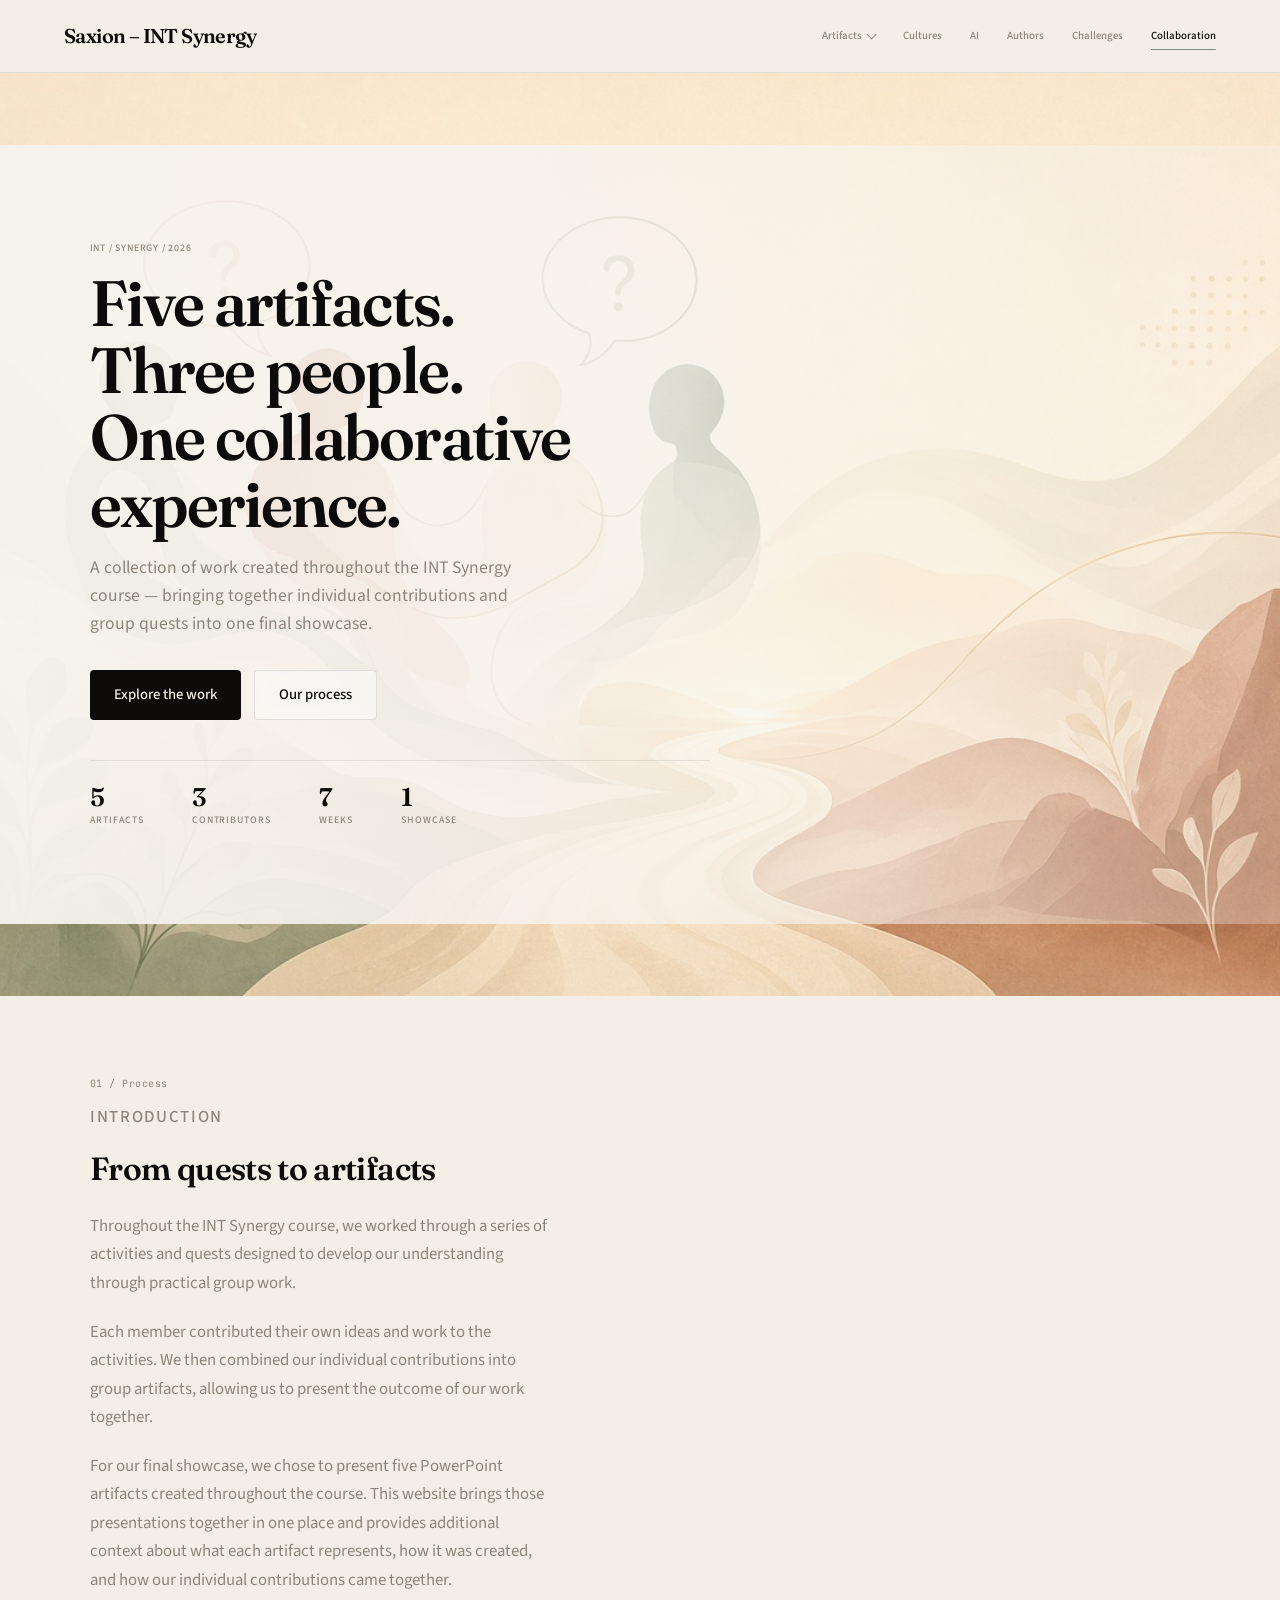
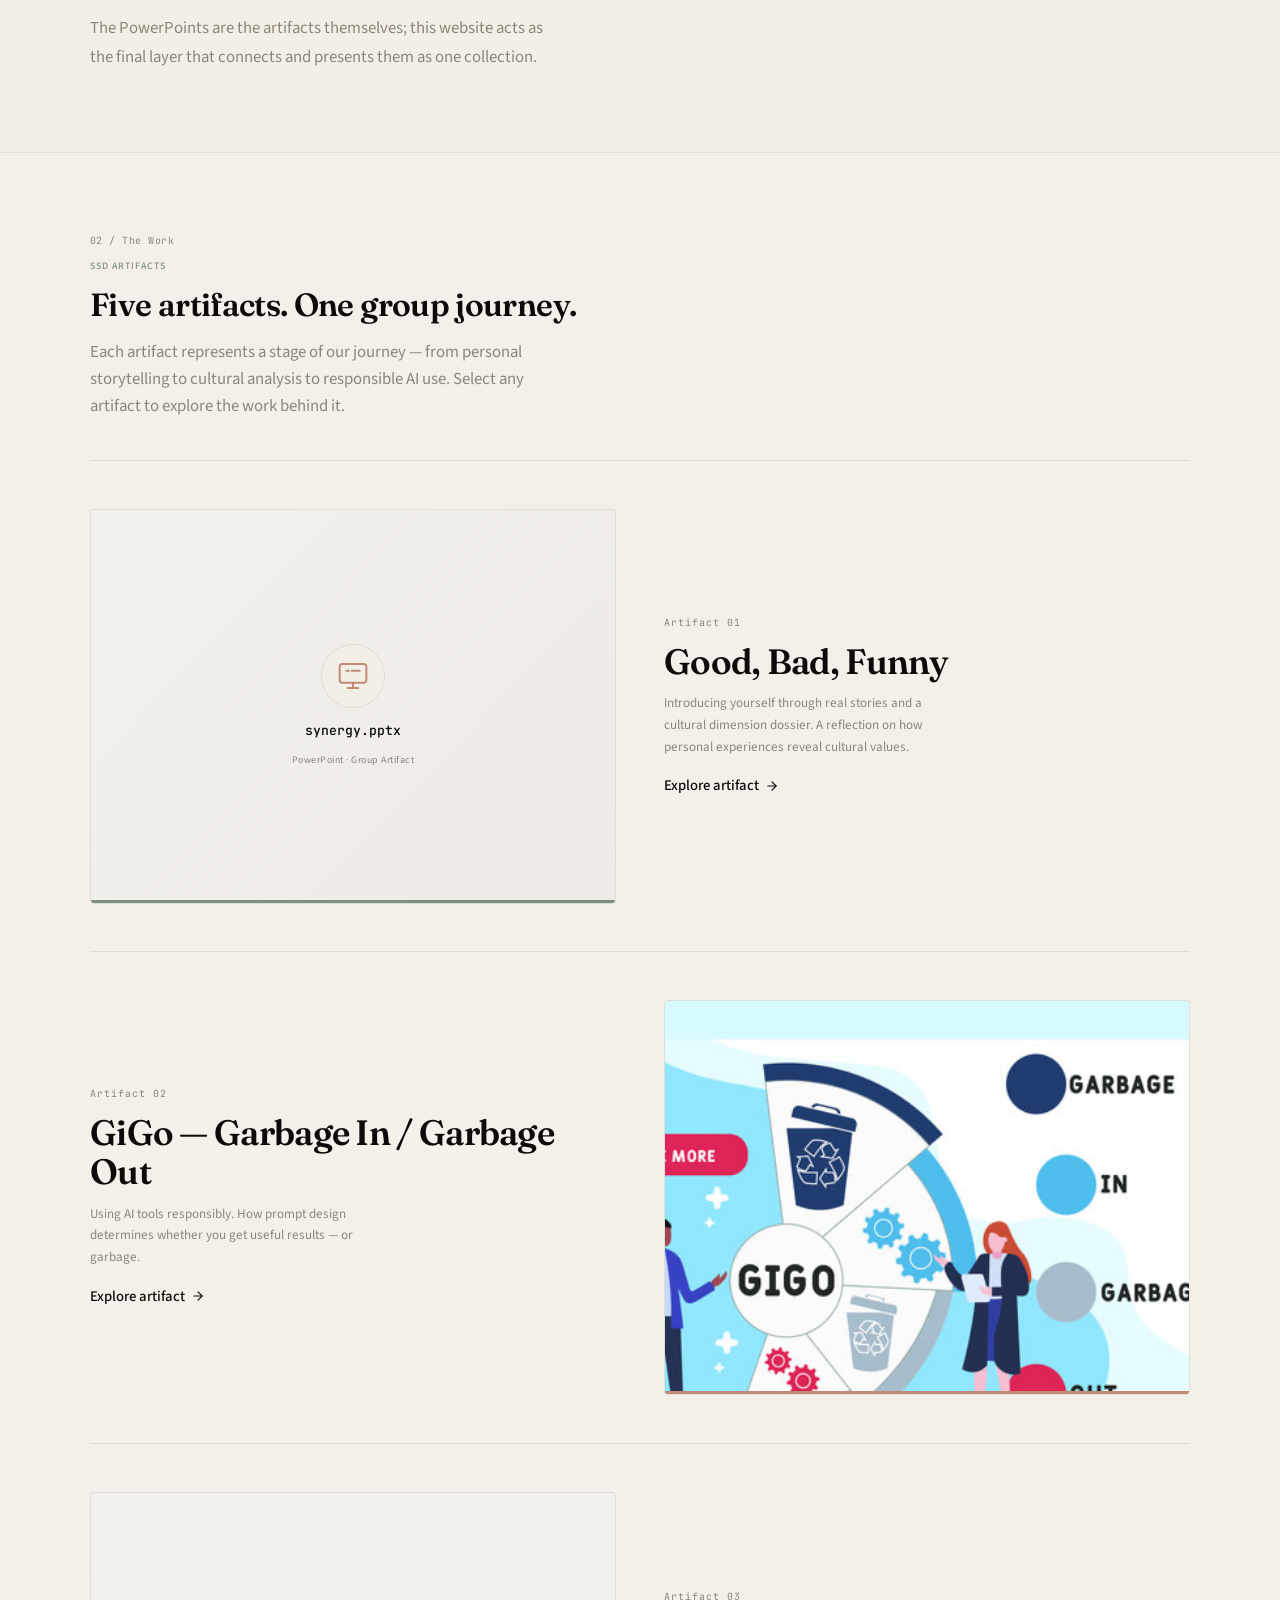
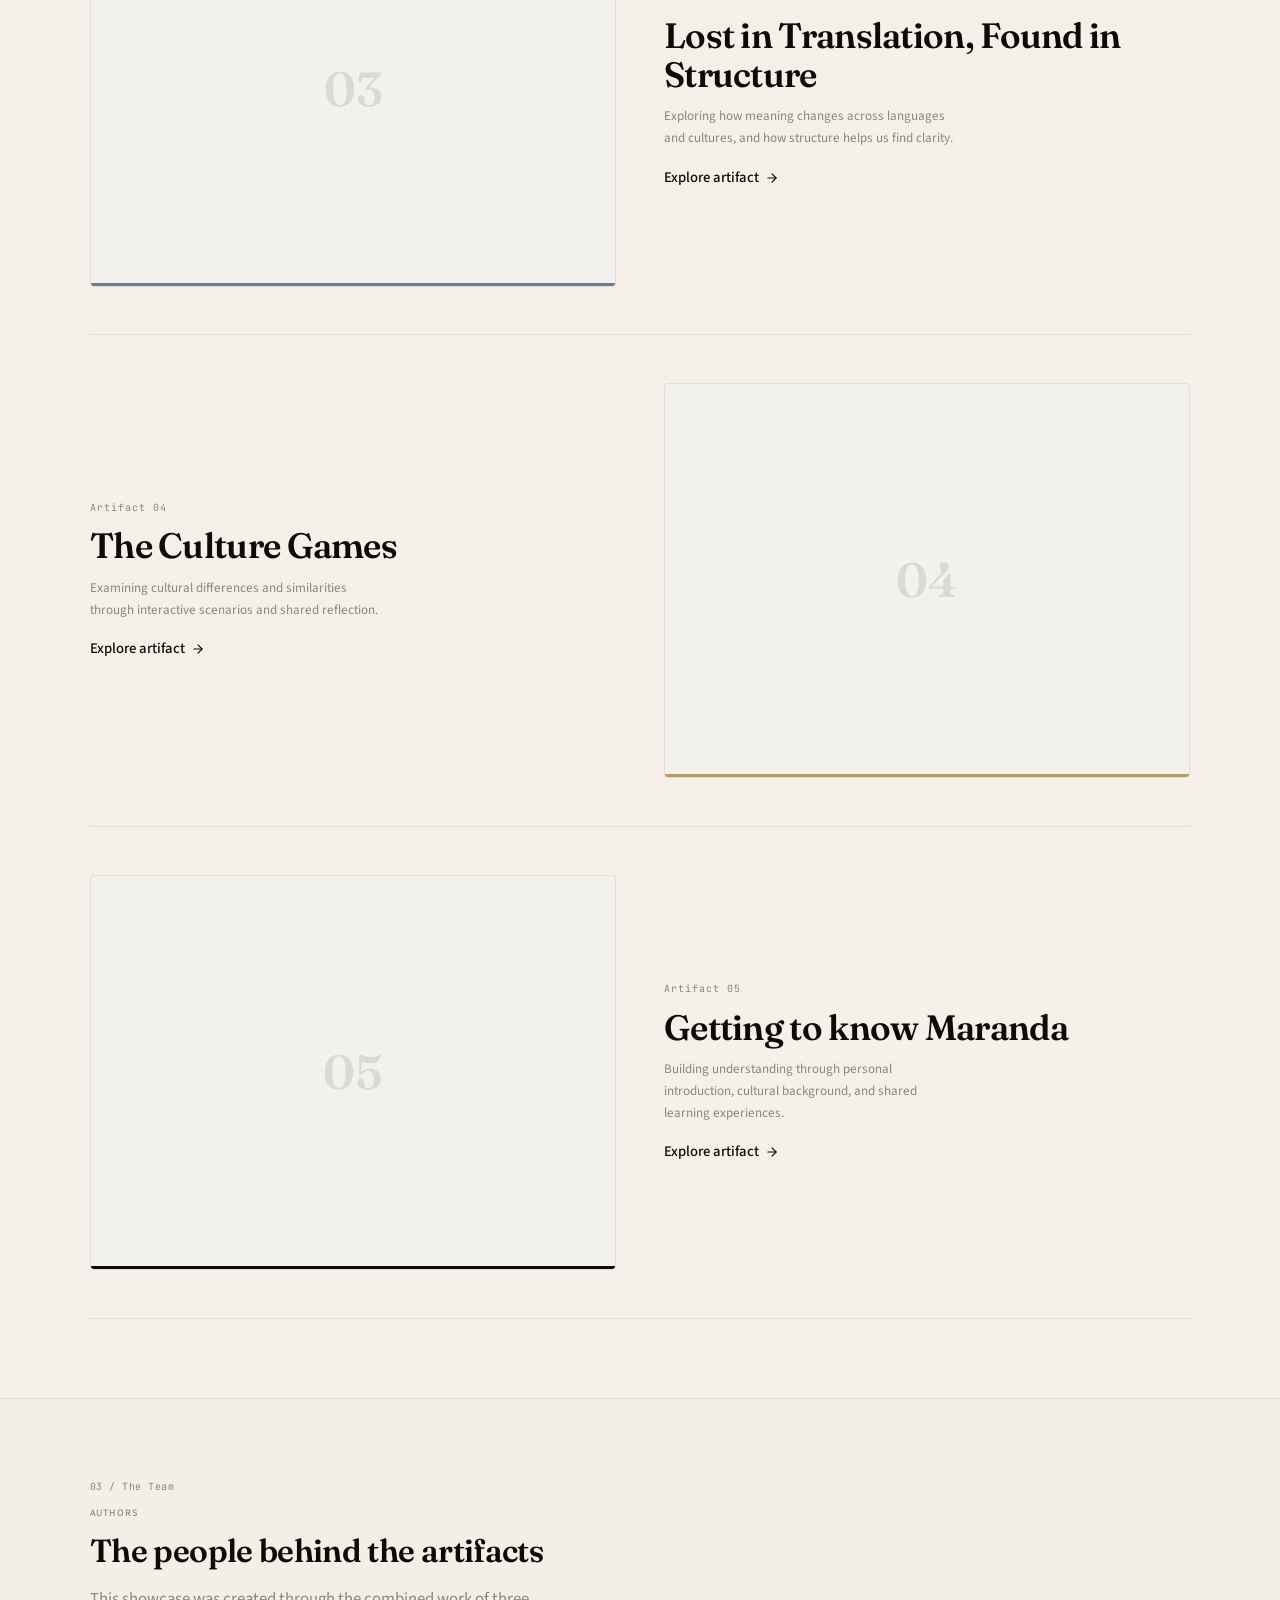
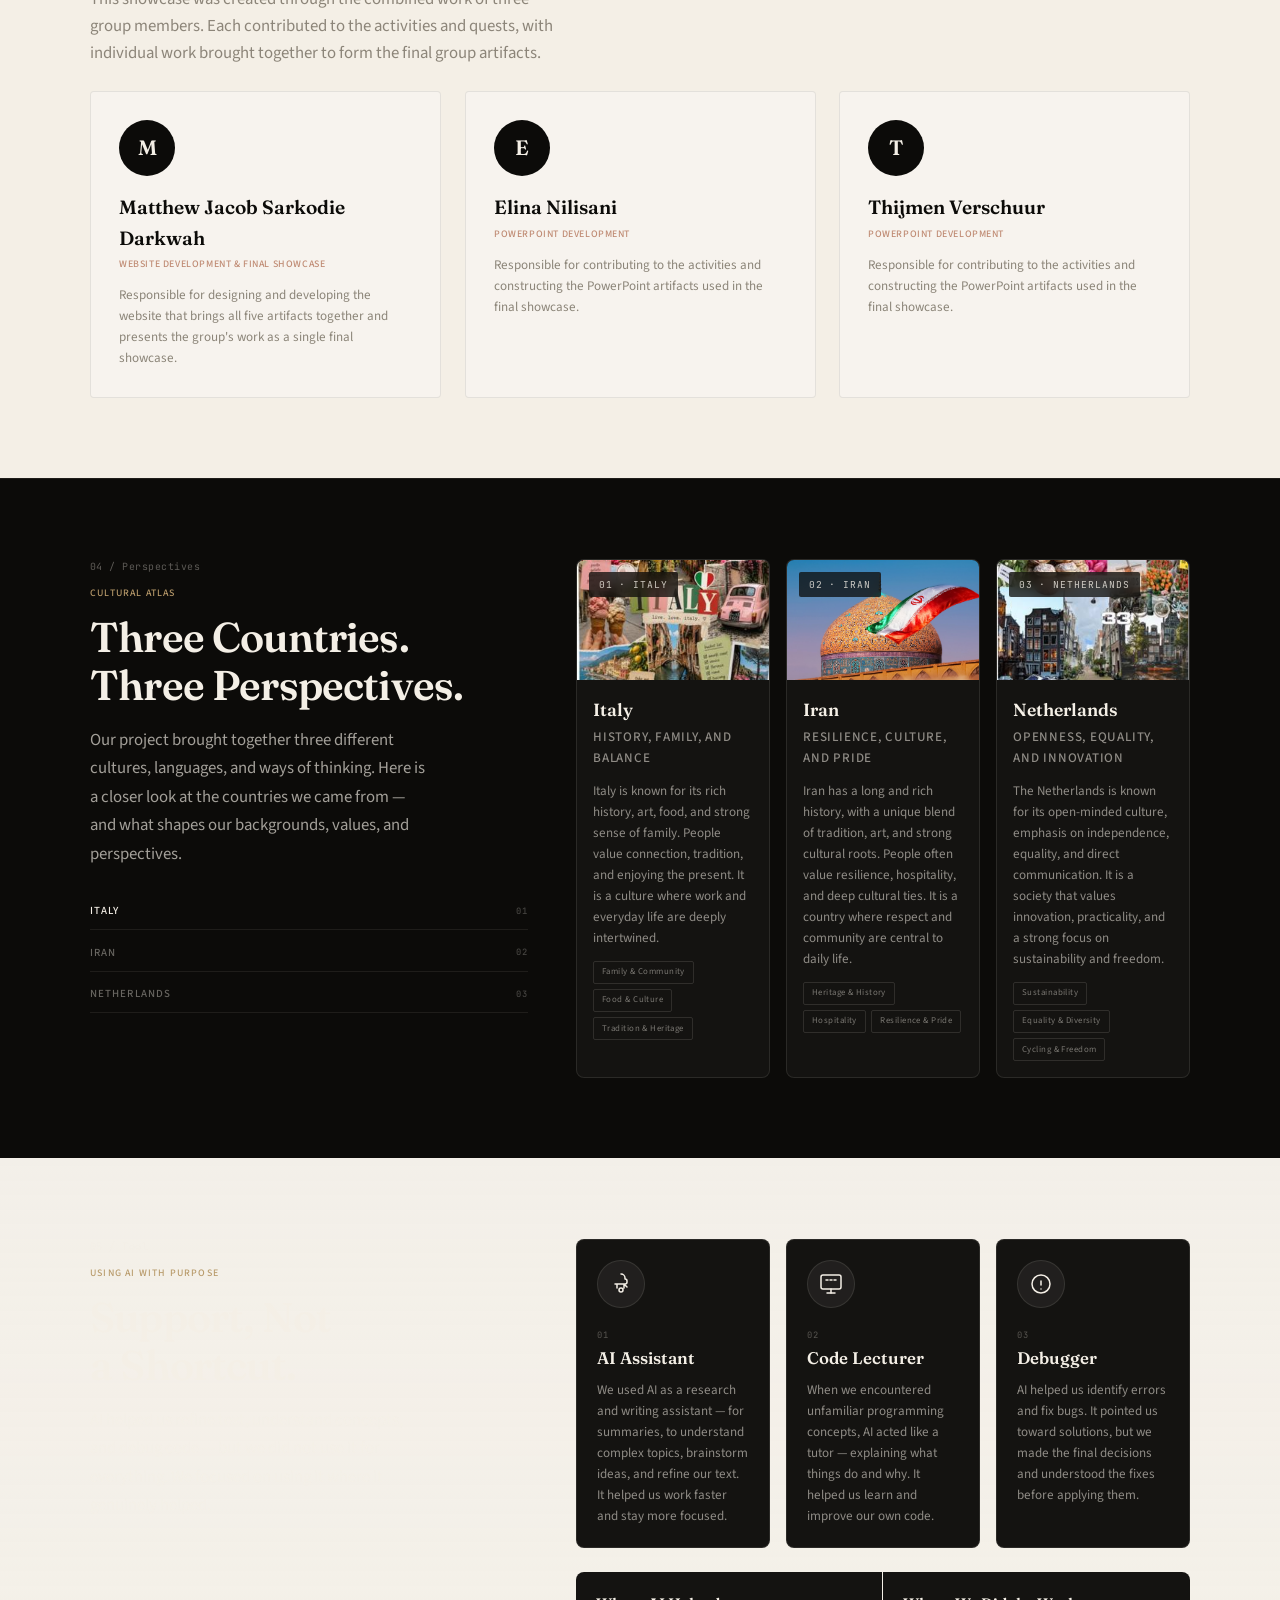
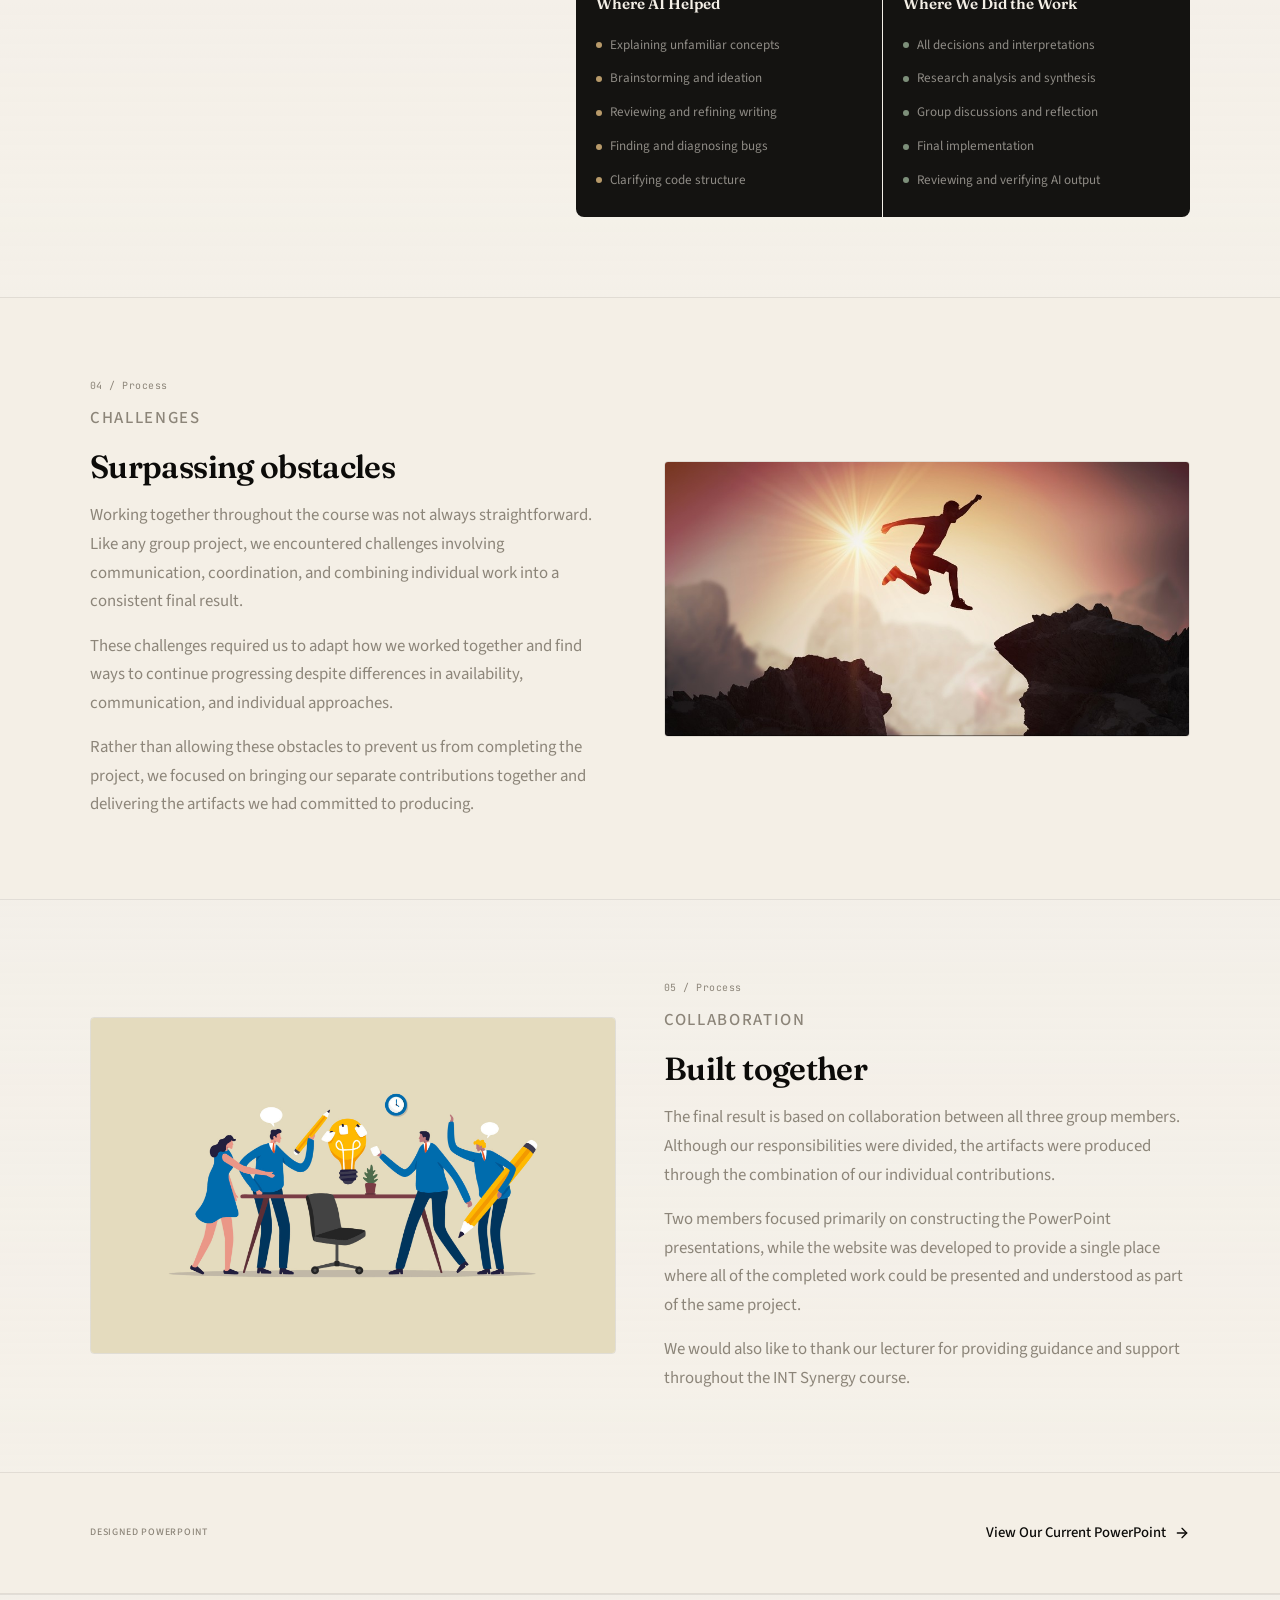
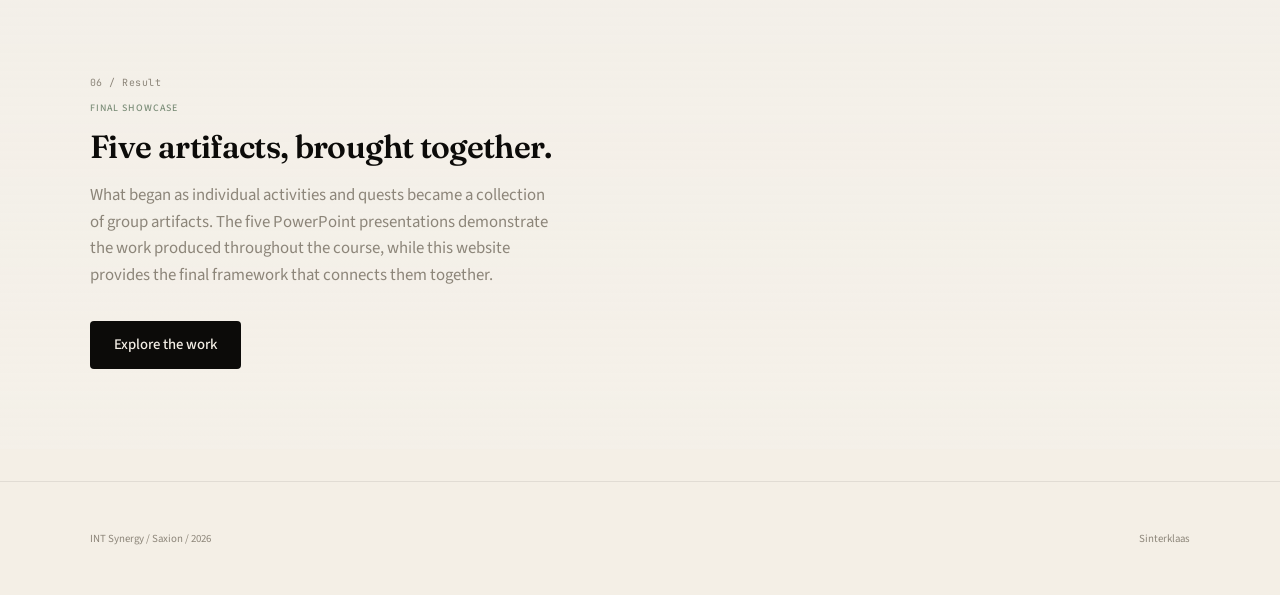
==== index.html @ 2906803c "Replace flag SVGs with proper real flags (Italy, Netherlands, Iran) - Italy: green/white/red vertica" ====
<!doctype html>
<html lang="en">
<head>
  <meta charset="UTF-8" />
  <meta name="viewport" content="width=device-width, initial-scale=1.0" />
  <title>INT Synergy – Artifact Showcase</title>
  <meta name="description" content="A group project bringing together five artifacts created throughout the INT Synergy course." />

  <link rel="preconnect" href="https://fonts.googleapis.com" />
  <link rel="preconnect" href="https://fonts.gstatic.com" crossorigin />
  <link href="https://fonts.googleapis.com/css2?family=Fraunces:opsz,wght@9..144,400;9..144,600&family=Source+Sans+3:wght@400;500;600&family=JetBrains+Mono:wght@400;500&display=swap" rel="stylesheet" />

  <link rel="stylesheet" href="css/global.css" />
</head>
<body>

  <!-- ========================= [Header] ========================= -->
  <header class="site-header">
    <a class="logo" href="index.html">Saxion – INT Synergy</a>

    <nav class="primary-nav" aria-label="Primary">
      <div class="nav-dropdown">
        <button class="nav-dropdown-toggle" aria-expanded="false" aria-haspopup="true">
          Artifacts
          <span class="nav-chevron" aria-hidden="true"></span>
        </button>
        <div class="nav-dropdown-menu" role="menu">
          <a href="quests/artifact-01.html" role="menuitem">01 — Good, Bad, Funny</a>
          <a href="quests/artifact-02.html" role="menuitem">02 — GiGo</a>
          <a href="quests/artifact-03.html" role="menuitem">03 — Lost in Translation</a>
          <a href="quests/artifact-04.html" role="menuitem">04 — The Culture Games</a>
          <a href="quests/artifact-05.html" role="menuitem">05 — Getting to know Maranda</a>
        </div>      
      </div>

      <a href="#countries">Cultures</a>
      <a href="#ai-purpose">AI</a>
      <a href="#authors">Authors</a>
      <a href="#challenges">Challenges</a>
      <a href="#collaboration">Collaboration</a>
    </nav>
  </header>

  <main>

    <!-- ========================= [Hero] ========================= -->
    <section class="hero hero--full">
      <div class="hero-overlay">
        <div class="hero-copy">
          <p class="eyebrow">INT / Synergy / 2026</p>
          <h1 class="hero-display">Five artifacts.<br>Three people.<br>One collaborative experience.</h1>
          <p class="hero-sub">
            A collection of work created throughout the INT Synergy course —
            bringing together individual contributions and group quests
            into one final showcase.
          </p>

          <div class="cta-row">
            <a class="cta solid" href="#artifacts">Explore the work</a>
            <a class="cta ghost" href="#how">Our process</a>
          </div>

          <div class="hero-stats">
            <div class="hero-stat">
              <span class="hero-stat-value">5</span>
              <span class="hero-stat-label">Artifacts</span>
            </div>
            <div class="hero-stat">
              <span class="hero-stat-value">3</span>
              <span class="hero-stat-label">Contributors</span>
            </div>
            <div class="hero-stat">
              <span class="hero-stat-value">7</span>
              <span class="hero-stat-label">Weeks</span>
            </div>
            <div class="hero-stat">
              <span class="hero-stat-value">1</span>
              <span class="hero-stat-label">Showcase</span>
            </div>
          </div>
        </div>
      </div>
    </section>

    <!-- ========================= [Introduction] ========================= -->
    <section class="intro" id="how">
      <div class="container">
        <span class="section-number">01 / Process</span>
        <p class="section-kicker">Introduction</p>
        <h2 class="display">From quests to artifacts</h2>
        <p>
          Throughout the INT Synergy course, we worked through a series of activities
          and quests designed to develop our understanding through practical group work.
        </p>
        <p>
          Each member contributed their own ideas and work to the activities. We then
          combined our individual contributions into group artifacts, allowing us to
          present the outcome of our work together.
        </p>
        <p>
          For our final showcase, we chose to present five PowerPoint artifacts created
          throughout the course. This website brings those presentations together in
          one place and provides additional context about what each artifact represents,
          how it was created, and how our individual contributions came together.
        </p>
        <p>
          The PowerPoints are the artifacts themselves; this website acts as the final
          layer that connects and presents them as one collection.
        </p>
      </div>
    </section>

    <!-- ========================= [Artifacts] ========================= -->
    <section class="artifacts-section alt" id="artifacts">
      <div class="container">
        <div class="artifacts-header">
          <span class="section-number">02 / The Work</span>
          <p class="section-kicker">SSD Artifacts</p>
          <h2 class="display">Five artifacts. One group journey.</h2>
          <p class="section-intro">
            Each artifact represents a stage of our journey — from personal storytelling
            to cultural analysis to responsible AI use. Select any artifact to explore
            the work behind it.
          </p>
        </div>

        <!-- Artifact 01 -->
        <div class="artifact-exhibit reveal">
          <div class="artifact-exhibit-visual">
            <div class="powerpoint-preview">
              <div class="powerpoint-preview-icon">
                <svg width="32" height="32" viewBox="0 0 24 24" fill="none" stroke="currentColor" stroke-width="1.5" stroke-linecap="round" stroke-linejoin="round"><rect x="2" y="3" width="20" height="14" rx="2"/><line x1="8" y1="21" x2="16" y2="21"/><line x1="12" y1="17" x2="12" y2="21"/><path d="M7 8h2m2 0h6"/></svg>
              </div>
              <span class="powerpoint-preview-label">synergy.pptx</span>
              <span class="powerpoint-preview-meta">PowerPoint · Group Artifact</span>
            </div>
            <div class="artifact-accent-bar artifact-accent-bar--sage"></div>
          </div>
          <div class="artifact-exhibit-content">
            <span class="artifact-exhibit-number">Artifact 01</span>
            <h3 class="artifact-exhibit-title">Good, Bad, Funny</h3>
            <p class="artifact-exhibit-desc">
              Introducing yourself through real stories and a cultural dimension dossier.
              A reflection on how personal experiences reveal cultural values.
            </p>
            <a href="quests/artifact-01.html" class="artifact-exhibit-link">
              Explore artifact
              <svg width="14" height="14" viewBox="0 0 24 24" fill="none" stroke="currentColor" stroke-width="2" stroke-linecap="round" stroke-linejoin="round"><line x1="5" y1="12" x2="19" y2="12"></line><polyline points="12 5 19 12 12 19"></polyline></svg>
            </a>
          </div>
        </div>

        <!-- Artifact 02 -->
        <div class="artifact-exhibit artifact-exhibit--reverse reveal" data-delay="80">
          <div class="artifact-exhibit-visual">
            <img src="images/home/artifact-02.jpg" alt="GiGo — AI usage and prompt design" />
            <div class="artifact-accent-bar artifact-accent-bar--terracotta"></div>
          </div>
          <div class="artifact-exhibit-content">
            <span class="artifact-exhibit-number">Artifact 02</span>
            <h3 class="artifact-exhibit-title">GiGo — Garbage In / Garbage Out</h3>
            <p class="artifact-exhibit-desc">
              Using AI tools responsibly. How prompt design determines whether
              you get useful results — or garbage.
            </p>
            <a href="quests/artifact-02.html" class="artifact-exhibit-link">
              Explore artifact
              <svg width="14" height="14" viewBox="0 0 24 24" fill="none" stroke="currentColor" stroke-width="2" stroke-linecap="round" stroke-linejoin="round"><line x1="5" y1="12" x2="19" y2="12"></line><polyline points="12 5 19 12 12 19"></polyline></svg>
            </a>
          </div>
        </div>

        <!-- Artifact 03 -->
        <div class="artifact-exhibit reveal" data-delay="80">
          <div class="artifact-exhibit-visual">
            <div class="artifact-visual-placeholder">03</div>
            <div class="artifact-accent-bar artifact-accent-bar--slate"></div>
          </div>
          <div class="artifact-exhibit-content">
            <span class="artifact-exhibit-number">Artifact 03</span>
            <h3 class="artifact-exhibit-title">Lost in Translation, Found in Structure</h3>
            <p class="artifact-exhibit-desc">
              Exploring how meaning changes across languages and cultures,
              and how structure helps us find clarity.
            </p>
            <a href="quests/artifact-03.html" class="artifact-exhibit-link">
              Explore artifact
              <svg width="14" height="14" viewBox="0 0 24 24" fill="none" stroke="currentColor" stroke-width="2" stroke-linecap="round" stroke-linejoin="round"><line x1="5" y1="12" x2="19" y2="12"></line><polyline points="12 5 19 12 12 19"></polyline></svg>
            </a>
          </div>
        </div>

        <!-- Artifact 04 -->
        <div class="artifact-exhibit artifact-exhibit--reverse reveal" data-delay="80">
          <div class="artifact-exhibit-visual">
            <div class="artifact-visual-placeholder">04</div>
            <div class="artifact-accent-bar artifact-accent-bar--gold"></div>
          </div>
          <div class="artifact-exhibit-content">
            <span class="artifact-exhibit-number">Artifact 04</span>
            <h3 class="artifact-exhibit-title">The Culture Games</h3>
            <p class="artifact-exhibit-desc">
              Examining cultural differences and similarities through
              interactive scenarios and shared reflection.
            </p>
            <a href="quests/artifact-04.html" class="artifact-exhibit-link">
              Explore artifact
              <svg width="14" height="14" viewBox="0 0 24 24" fill="none" stroke="currentColor" stroke-width="2" stroke-linecap="round" stroke-linejoin="round"><line x1="5" y1="12" x2="19" y2="12"></line><polyline points="12 5 19 12 12 19"></polyline></svg>
            </a>
          </div>
        </div>

        <!-- Artifact 05 -->
        <div class="artifact-exhibit reveal" data-delay="80">
          <div class="artifact-exhibit-visual">
            <div class="artifact-visual-placeholder">05</div>
            <div class="artifact-accent-bar artifact-accent-bar--ink"></div>
          </div>
          <div class="artifact-exhibit-content">
            <span class="artifact-exhibit-number">Artifact 05</span>
            <h3 class="artifact-exhibit-title">Getting to know Maranda</h3>
            <p class="artifact-exhibit-desc">
              Building understanding through personal introduction,
              cultural background, and shared learning experiences.
            </p>
            <a href="quests/artifact-05.html" class="artifact-exhibit-link">
              Explore artifact
              <svg width="14" height="14" viewBox="0 0 24 24" fill="none" stroke="currentColor" stroke-width="2" stroke-linecap="round" stroke-linejoin="round"><line x1="5" y1="12" x2="19" y2="12"></line><polyline points="12 5 19 12 12 19"></polyline></svg>
            </a>
          </div>
        </div>

      </div>
    </section>

    <!-- ========================= [Authors] ========================= -->
    <section class="authors-section" id="authors">
      <div class="container">
        <span class="section-number">03 / The Team</span>
        <p class="section-kicker">Authors</p>
        <h2 class="display">The people behind the artifacts</h2>
        <p class="section-intro">
          This showcase was created through the combined work of three group members.
          Each contributed to the activities and quests, with individual work brought
          together to form the final group artifacts.
        </p>

        <div class="authors-grid">
          <article class="author-card reveal">
            <div class="author-avatar">M</div>
            <h3>Matthew Jacob Sarkodie Darkwah</h3>
            <span class="author-role">Website development &amp; final showcase</span>
            <p>Responsible for designing and developing the website that brings all five artifacts together and presents the group's work as a single final showcase.</p>
            <div class="author-popover">
              <a href="mailto:608280@student.saxion.nl" aria-label="Email MatthewJacob">
                <span class="social-icon" aria-hidden="true">✉</span>
                <span class="social-divider"></span>
                <span class="social-content">
                  <small>Saxion Student ID</small>
                  <span>608280</span>
                </span>
              </a>
              <a href="https://github.com/MatthewJacobSD" target="_blank" rel="noopener" aria-label="GitHub profile">
                <span class="social-icon" aria-hidden="true">⎔</span>
                <span class="social-divider"></span>
                <span class="social-content">
                  <small>GitHub</small>
                  <span>github.com/MatthewJacobSD</span>
                </span>
              </a>
            </div>
          </article>

          <article class="author-card reveal" data-delay="80">
            <div class="author-avatar">E</div>
            <h3>Elina Nilisani</h3>
            <span class="author-role">PowerPoint development</span>
            <p>Responsible for contributing to the activities and constructing the PowerPoint artifacts used in the final showcase.</p>
            <div class="author-popover">
              <a href="mailto:597889@student.saxion.nl" aria-label="Email Elina">
                <span class="social-icon" aria-hidden="true">✉</span>
                <span class="social-divider"></span>
                <span class="social-content">
                  <small>Saxion Student ID</small>
                  <span>597889</span>
                </span>
              </a>
            </div>
          </article>

          <article class="author-card reveal" data-delay="160">
            <div class="author-avatar">T</div>
            <h3>Thijmen Verschuur</h3>
            <span class="author-role">PowerPoint development</span>
            <p>Responsible for contributing to the activities and constructing the PowerPoint artifacts used in the final showcase.</p>
            <div class="author-popover">
              <a href="mailto:586289@student.saxion.nl" aria-label="Email Thijmen">
                <span class="social-icon" aria-hidden="true">✉</span>
                <span class="social-divider"></span>
                <span class="social-content">
                  <small>Saxion Student ID</small>
                  <span>586289</span>
                </span>
              </a>
            </div>
          </article>
        </div>
      </div>
    </section>

    <!-- ========================= [Cultural Atlas] ========================= -->
    <section class="feature-dark" id="countries">
      <div class="container feature-layout">
        <div class="feature-intro">
          <span class="section-number">04 / Perspectives</span>
          <p class="section-kicker">Cultural Atlas</p>
          <h2 class="display">Three Countries.<br>Three Perspectives.</h2>
          <p class="lede">
            Our project brought together three different cultures, languages,
            and ways of thinking. Here is a closer look at the countries we
            came from — and what shapes our backgrounds, values, and perspectives.
          </p>
          <nav class="country-nav" aria-label="Countries">
            <a href="#italy" class="is-active">ITALY <span>01</span></a>
            <a href="#iran">IRAN <span>02</span></a>
            <a href="#netherlands">NETHERLANDS <span>03</span></a>
          </nav>
        </div>

        <div class="country-cards">
          <article class="country-card reveal" id="italy">
            <div class="country-card-media">
              <img src="images/home/italy-poster.png" alt="Italy — culture and tradition" />
              <span class="country-card-number">01 · ITALY</span>
            </div>
            <div class="country-card-body">
              <h3>Italy</h3>
              <p class="country-card-tagline">History, Family, and Balance</p>
              <p>Italy is known for its rich history, art, food, and strong sense of family. People value connection, tradition, and enjoying the present. It is a culture where work and everyday life are deeply intertwined.</p>
              <div class="country-card-tags">
                <span>Family &amp; Community</span>
                <span>Food &amp; Culture</span>
                <span>Tradition &amp; Heritage</span>
              </div>
            </div>
          </article>

          <article class="country-card reveal" data-delay="90" id="iran">
            <div class="country-card-media">
              <img src="images/home/iran-architecture.png" alt="Iran — heritage and resilience" />
              <span class="country-card-number">02 · IRAN</span>
            </div>
            <div class="country-card-body">
              <h3>Iran</h3>
              <p class="country-card-tagline">Resilience, Culture, and Pride</p>
              <p>Iran has a long and rich history, with a unique blend of tradition, art, and strong cultural roots. People often value resilience, hospitality, and deep cultural ties. It is a country where respect and community are central to daily life.</p>
              <div class="country-card-tags">
                <span>Heritage &amp; History</span>
                <span>Hospitality</span>
                <span>Resilience &amp; Pride</span>
              </div>
            </div>
          </article>

          <article class="country-card reveal" data-delay="180" id="netherlands">
            <div class="country-card-media">
              <img src="images/home/netherlands-poster.png" alt="Netherlands — openness and innovation" />
              <span class="country-card-number">03 · NETHERLANDS</span>
            </div>
            <div class="country-card-body">
              <h3>Netherlands</h3>
              <p class="country-card-tagline">Openness, Equality, and Innovation</p>
              <p>The Netherlands is known for its open-minded culture, emphasis on independence, equality, and direct communication. It is a society that values innovation, practicality, and a strong focus on sustainability and freedom.</p>
              <div class="country-card-tags">
                <span>Sustainability</span>
                <span>Equality &amp; Diversity</span>
                <span>Cycling &amp; Freedom</span>
              </div>
            </div>
          </article>
        </div>
      </div>
    </section>

    <!-- ========================= [AI with Purpose] ========================= -->
    <section class="feature-dark alt" id="ai-purpose">
      <div class="container feature-layout">
        <div class="feature-intro">
          <span class="section-number">05 / Tool</span>
          <p class="section-kicker">Using AI with Purpose</p>
          <h2 class="display">Support, Not<br>a Shortcut.</h2>
          <p class="lede">
            AI helped us refine text, understand concepts, and debug code —
            but we did not use it for everything. We focused on using it
            where it genuinely helped.
          </p>
        </div>

        <div>
          <div class="ai-cards">
            <article class="ai-card reveal">
              <div class="ai-card-icon">
                <svg width="24" height="24" viewBox="0 0 24 24" fill="none" stroke="currentColor" stroke-width="1.5" stroke-linecap="round" stroke-linejoin="round"><path d="M12 2a4 4 0 0 1 4 4v1a2 2 0 0 1 2 2v1a2 2 0 0 1-2 2h-1l3 3m-3-3h-4m4 0v4m-4-4H8m0 0v4m0-4H6m6 8a2 2 0 1 1 0-4 2 2 0 0 1 0 4z"/></svg>
              </div>
              <span class="ai-card-number">01</span>
              <h3>AI Assistant</h3>
              <p>We used AI as a research and writing assistant — for summaries, to understand complex topics, brainstorm ideas, and refine our text. It helped us work faster and stay more focused.</p>
            </article>

            <article class="ai-card reveal" data-delay="80">
              <div class="ai-card-icon">
                <svg width="24" height="24" viewBox="0 0 24 24" fill="none" stroke="currentColor" stroke-width="1.5" stroke-linecap="round" stroke-linejoin="round"><rect x="2" y="3" width="20" height="14" rx="2"/><line x1="8" y1="21" x2="16" y2="21"/><line x1="12" y1="17" x2="12" y2="21"/><path d="M7 8h2m2 0h2m2 0h2"/></svg>
              </div>
              <span class="ai-card-number">02</span>
              <h3>Code Lecturer</h3>
              <p>When we encountered unfamiliar programming concepts, AI acted like a tutor — explaining what things do and why. It helped us learn and improve our own code.</p>
            </article>

            <article class="ai-card reveal" data-delay="160">
              <div class="ai-card-icon">
                <svg width="24" height="24" viewBox="0 0 24 24" fill="none" stroke="currentColor" stroke-width="1.5" stroke-linecap="round" stroke-linejoin="round"><path d="M12 9v4m0 4h.01M21 12a9 9 0 1 1-18 0 9 9 0 0 1 18 0z"/></svg>
              </div>
              <span class="ai-card-number">03</span>
              <h3>Debugger</h3>
              <p>AI helped us identify errors and fix bugs. It pointed us toward solutions, but we made the final decisions and understood the fixes before applying them.</p>
            </article>
          </div>

          <div class="ai-boundary reveal">
            <div class="ai-boundary-panel ai-boundary-panel--ai">
              <h4>Where AI Helped</h4>
              <ul>
                <li>Explaining unfamiliar concepts</li>
                <li>Brainstorming and ideation</li>
                <li>Reviewing and refining writing</li>
                <li>Finding and diagnosing bugs</li>
                <li>Clarifying code structure</li>
              </ul>
            </div>
            <div class="ai-boundary-panel ai-boundary-panel--human">
              <h4>Where We Did the Work</h4>
              <ul>
                <li>All decisions and interpretations</li>
                <li>Research analysis and synthesis</li>
                <li>Group discussions and reflection</li>
                <li>Final implementation</li>
                <li>Reviewing and verifying AI output</li>
              </ul>
            </div>
          </div>
        </div>
      </div>
    </section>

    <!-- ========================= [Challenges] ========================= -->
    <section class="challenges-section" id="challenges">
      <div class="container">
        <div class="split-layout">
          <div class="split-content">
            <span class="section-number">04 / Process</span>
            <p class="section-kicker">Challenges</p>
            <h2 class="display">Surpassing obstacles</h2>
            <p>
              Working together throughout the course was not always straightforward.
              Like any group project, we encountered challenges involving communication,
              coordination, and combining individual work into a consistent final result.
            </p>
            <p>
              These challenges required us to adapt how we worked together and find ways
              to continue progressing despite differences in availability, communication,
              and individual approaches.
            </p>
            <p>
              Rather than allowing these obstacles to prevent us from completing the
              project, we focused on bringing our separate contributions together and
              delivering the artifacts we had committed to producing.
            </p>
          </div>
          <div class="split-image reveal">
            <img src="images/home/surpassing-obstacles.jpg" alt="Illustration representing overcoming challenges together" />
          </div>
        </div>
      </div>
    </section>

    <!-- ========================= [Collaboration] ========================= -->
    <section class="collaboration-section alt" id="collaboration">
      <div class="container">
        <div class="split-layout split-layout--reverse">
          <div class="split-content">
            <span class="section-number">05 / Process</span>
            <p class="section-kicker">Collaboration</p>
            <h2 class="display">Built together</h2>
            <p>
              The final result is based on collaboration between all three group members.
              Although our responsibilities were divided, the artifacts were produced
              through the combination of our individual contributions.
            </p>
            <p>
              Two members focused primarily on constructing the PowerPoint presentations,
              while the website was developed to provide a single place where all of the
              completed work could be presented and understood as part of the same project.
            </p>
            <p>
              We would also like to thank our lecturer for providing guidance and support
              throughout the INT Synergy course.
            </p>
          </div>
          <div class="split-image reveal">
            <img src="images/home/collaboration.jpg" alt="Illustration representing collaboration" />
          </div>
        </div>
      </div>
    </section>

    <!-- ========================= [PowerPoint Section] ========================= -->
    <section class="site-powerpoint">
      <div class="container">
        <span class="powerpoint-label">Designed PowerPoint</span>
        <a href="#" class="powerpoint-link">
          <p>
            View Our Current PowerPoint
            <svg width="16" height="16" viewBox="0 0 24 24" fill="none" stroke="currentColor" stroke-width="2" stroke-linecap="round" stroke-linejoin="round">
              <line x1="5" y1="12" x2="19" y2="12"></line>
              <polyline points="12 5 19 12 12 19"></polyline>
            </svg>
          </p>
        </a>
      </div>
    </section>

    <!-- ========================= [Final Showcase] ========================= -->
    <section class="showcase-section alt" id="showcase">
      <div class="container">
        <span class="section-number">06 / Result</span>
        <p class="section-kicker">Final Showcase</p>
        <h2 class="display">Five artifacts, brought together.</h2>
        <p class="section-intro">
          What began as individual activities and quests became a collection of group
          artifacts. The five PowerPoint presentations demonstrate the work produced
          throughout the course, while this website provides the final framework that
          connects them together.
        </p>

        <div class="cta-row">
          <a class="cta solid" href="#artifacts">Explore the work</a>
        </div>
      </div>
    </section>

  </main>

  <!-- ========================= [Footer] ========================= -->
  <footer class="site-footer">
    <div class="container">
      <div class="footer-inner">
        <span>INT Synergy / Saxion / 2026</span>
        <span>Sinterklaas</span>
      </div>
    </div>
  </footer>

  <script src="js/main.js"></script>
</body>
</html>
---- css/global.css ----
/* ========================= [Global — Import Hub] ========================= */
/* Single entry point: imports all section stylesheets in order */

@import url("./variables.css");
@import url("./base.css");
@import url("./header.css");
@import url("./hero.css");
@import url("./sections.css");
@import url("./feature-dark.css");
@import url("./footer.css");
@import url("./empty-state.css");
@import url("./artifact.css");
@import url("./animations.css");
@import url("./responsive.css");
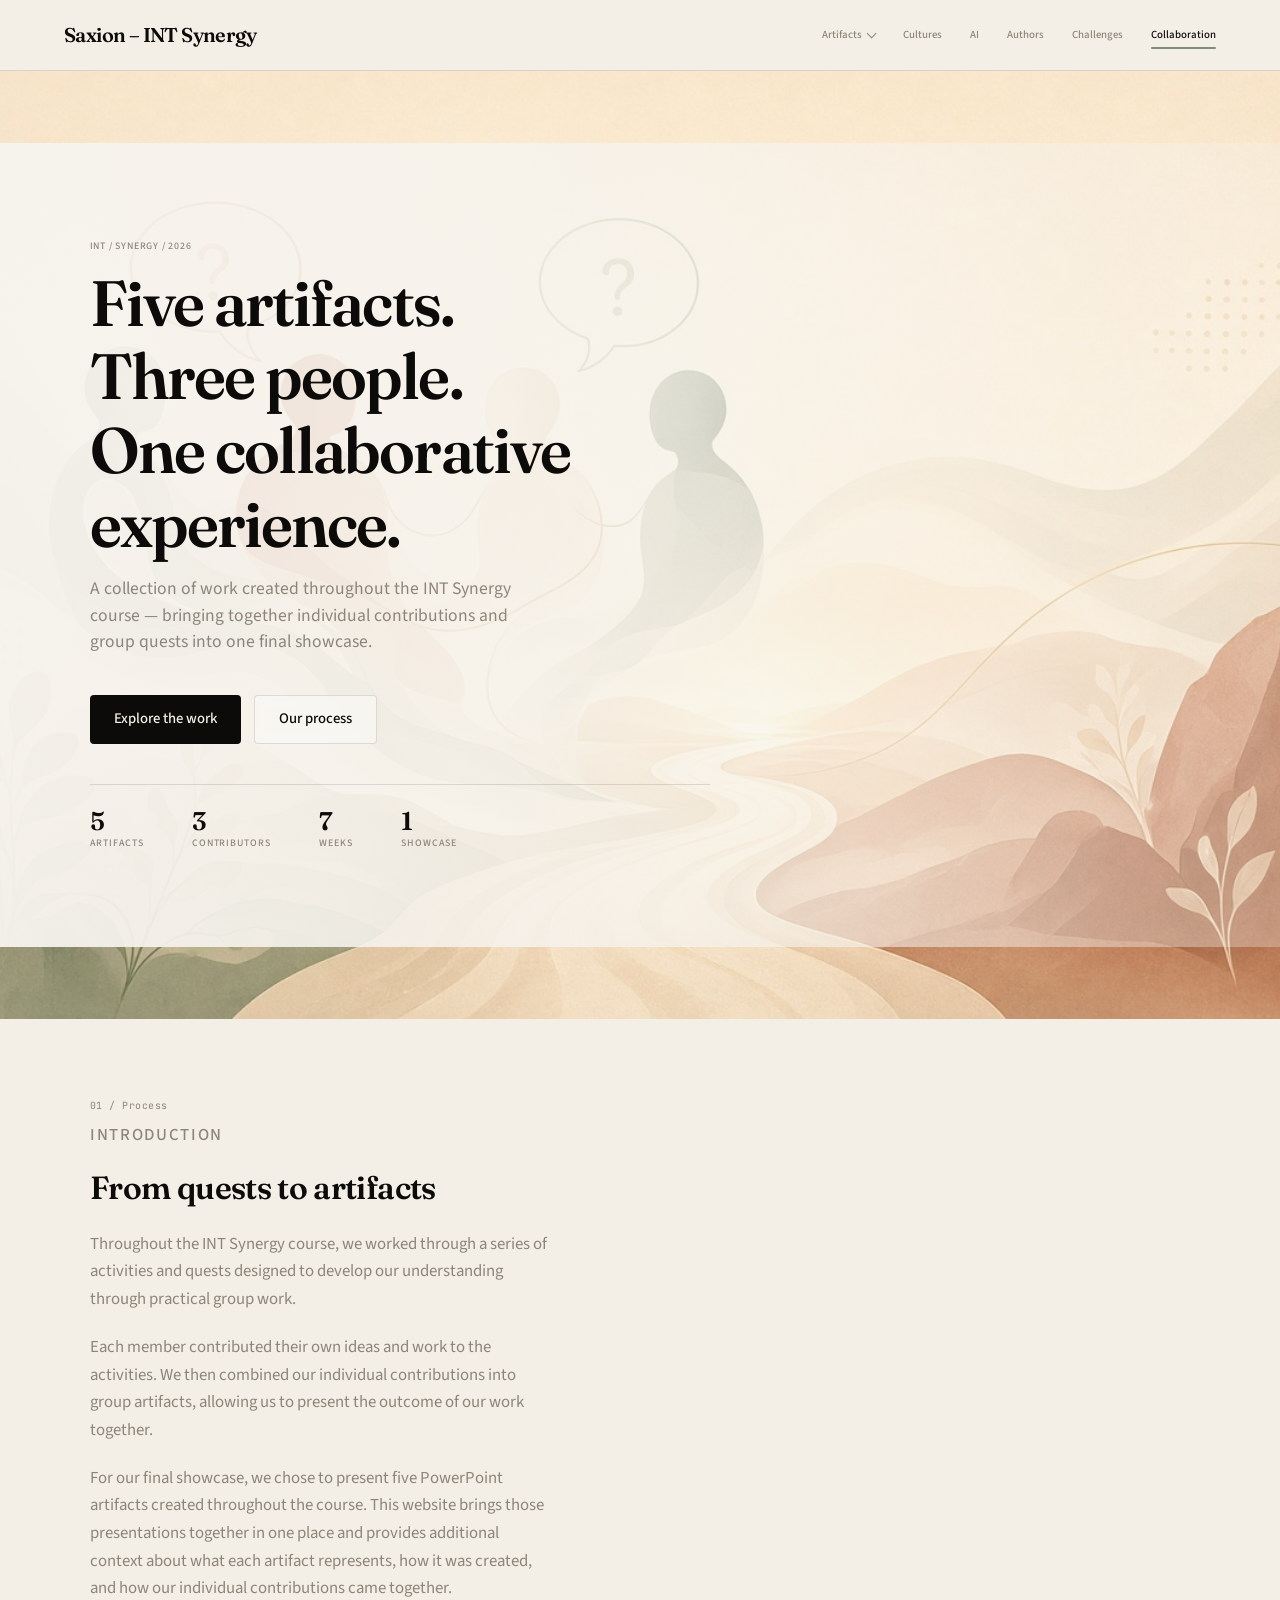
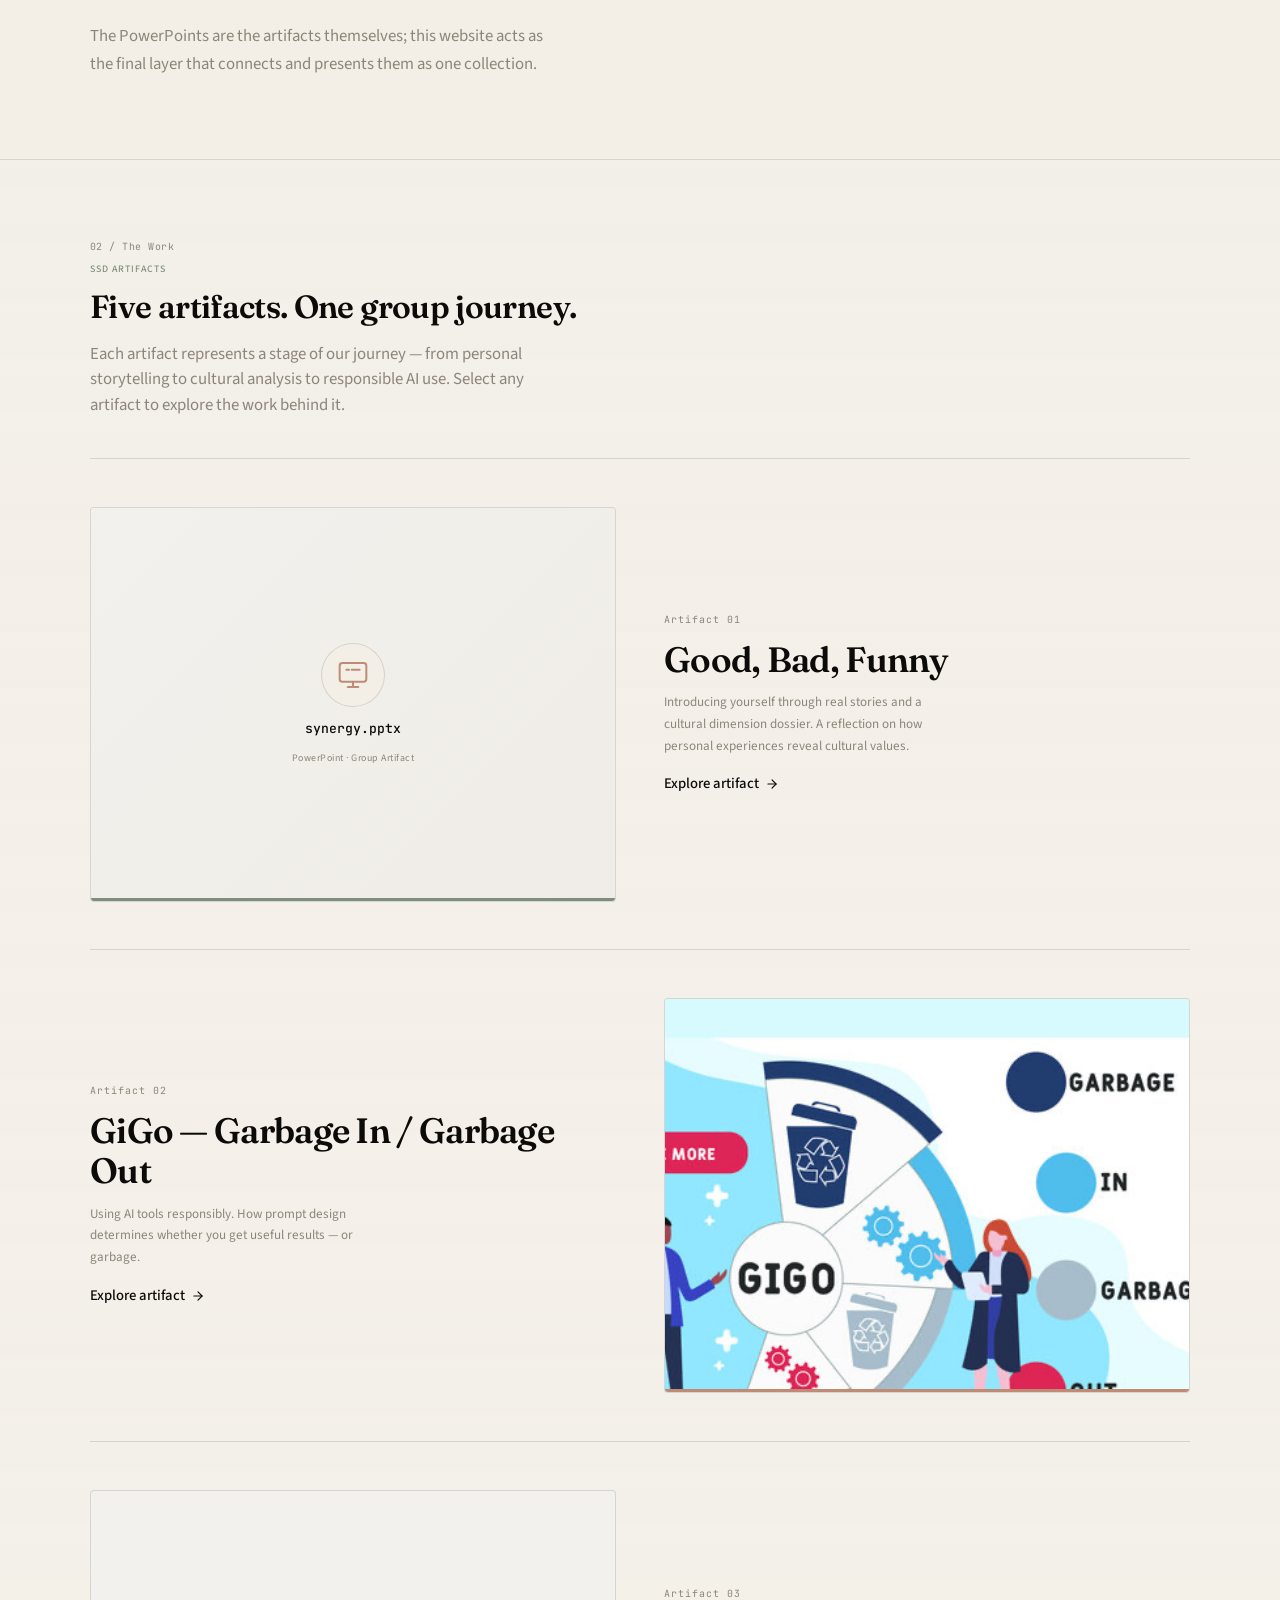
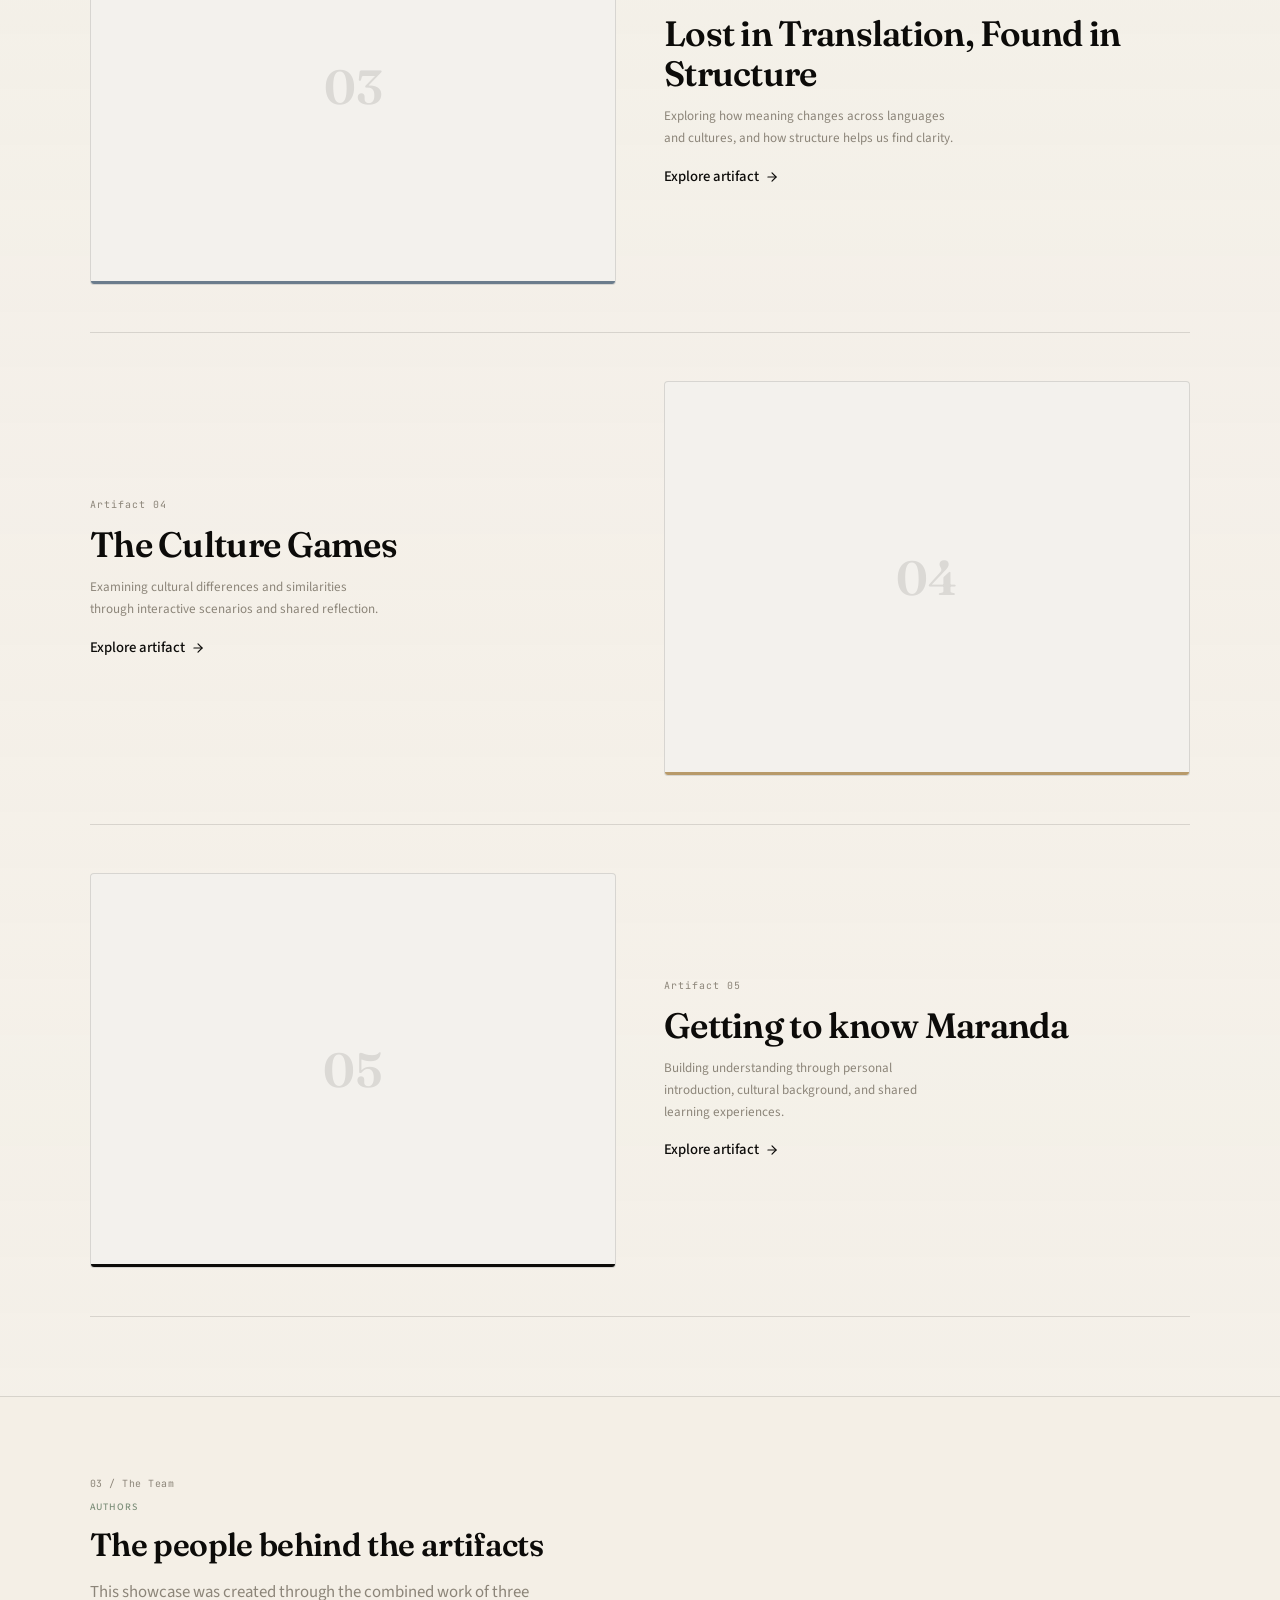
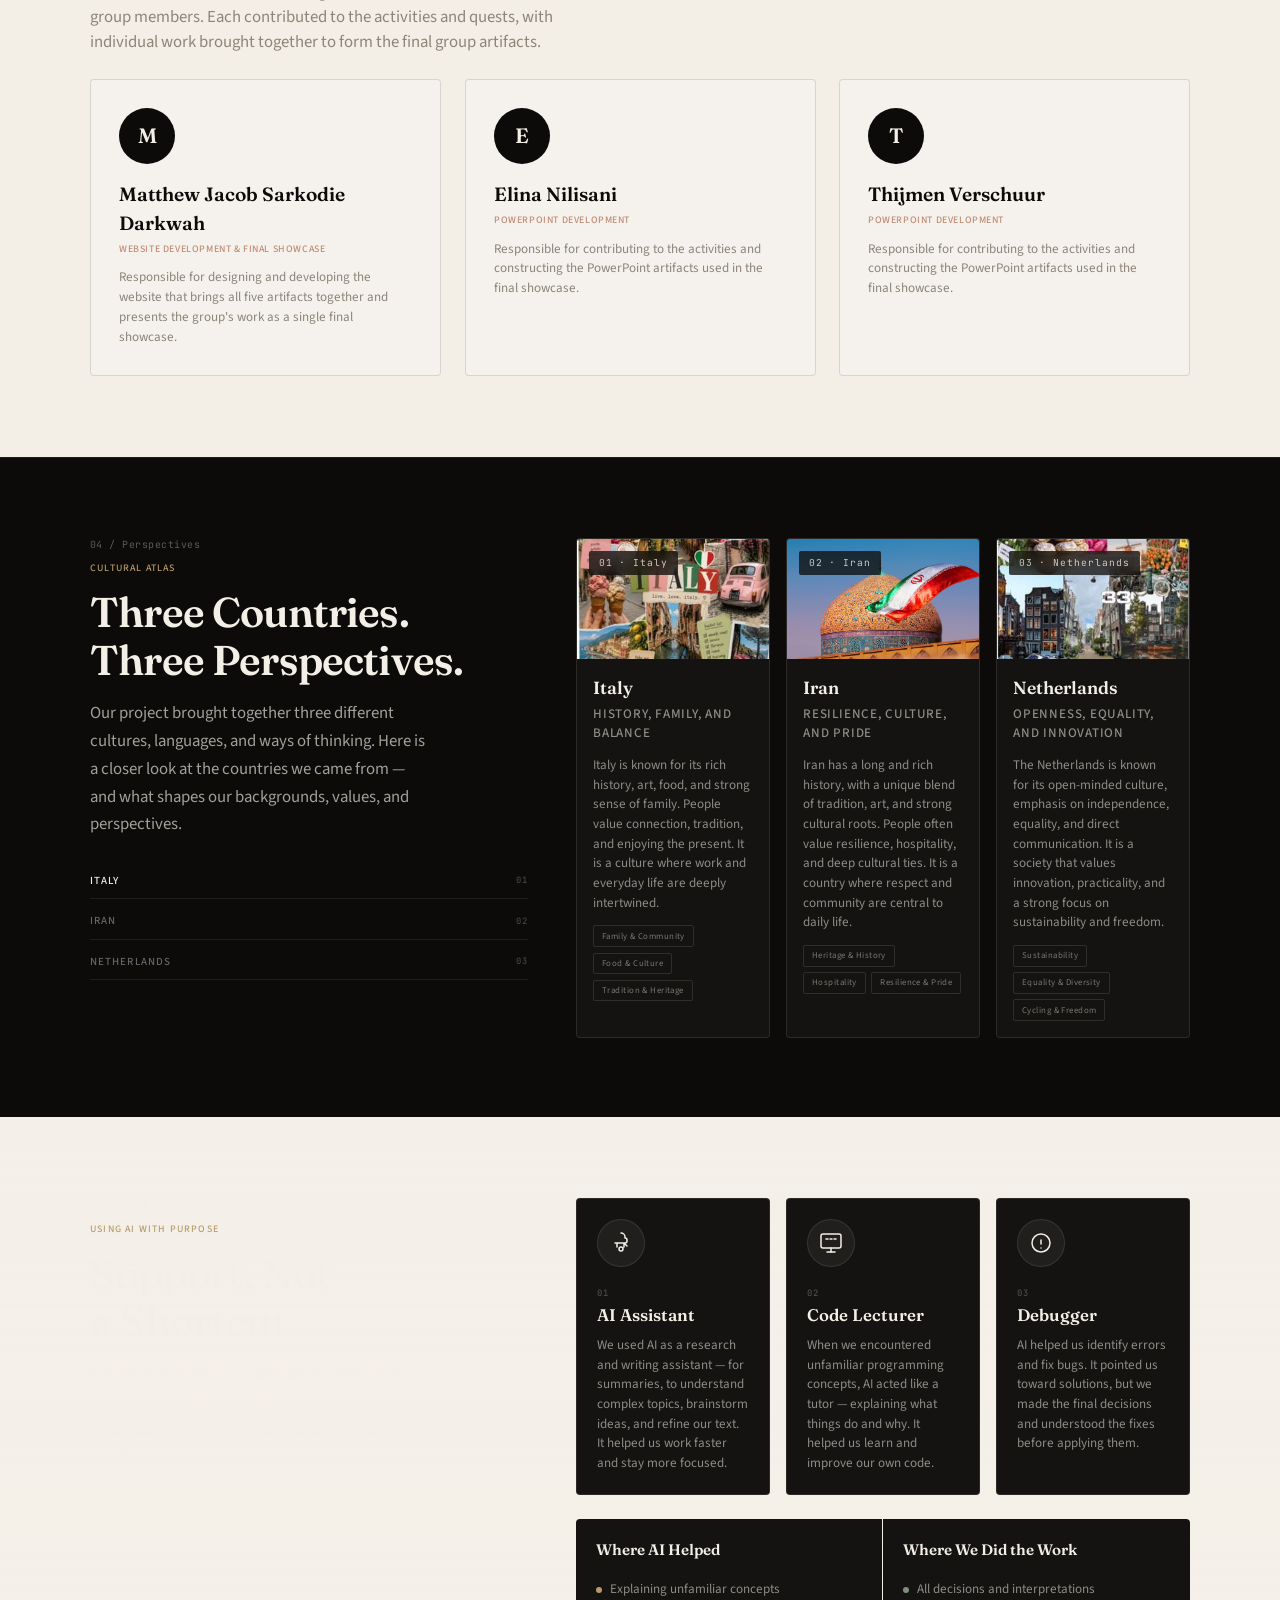
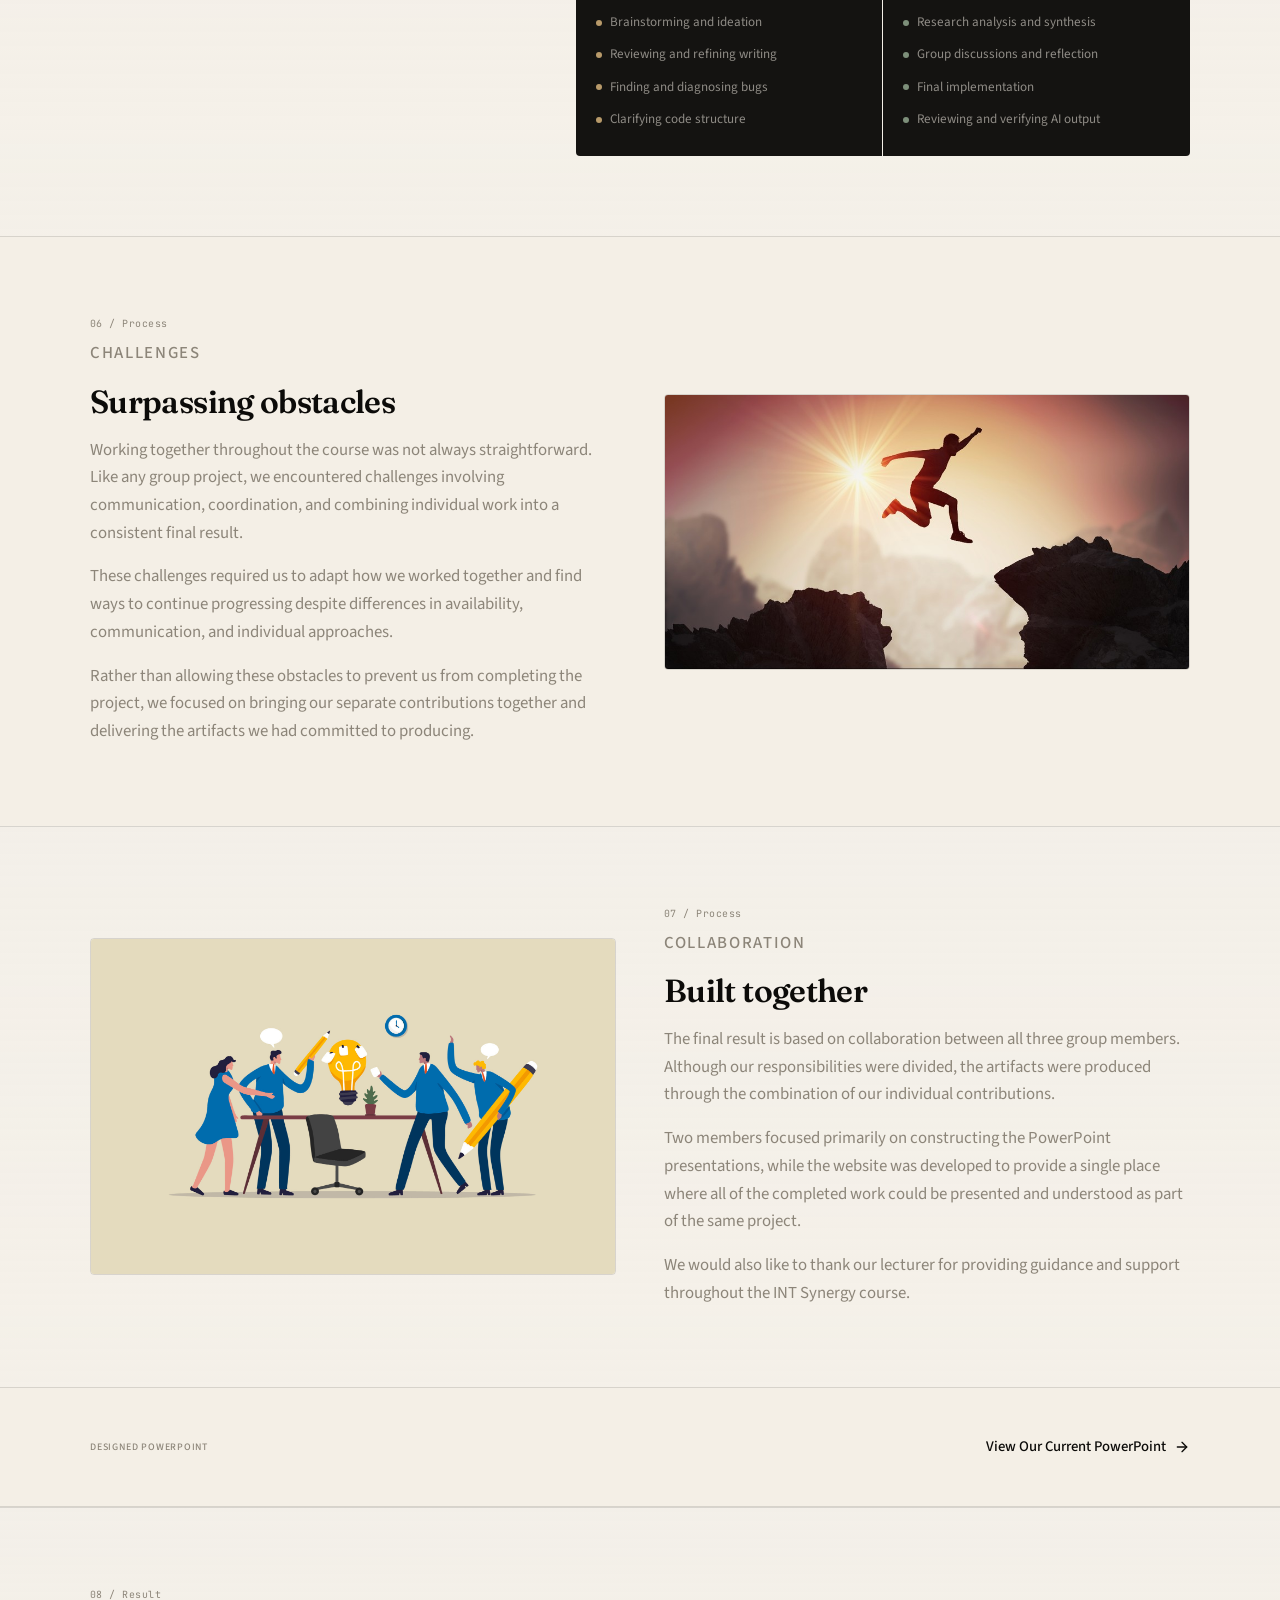
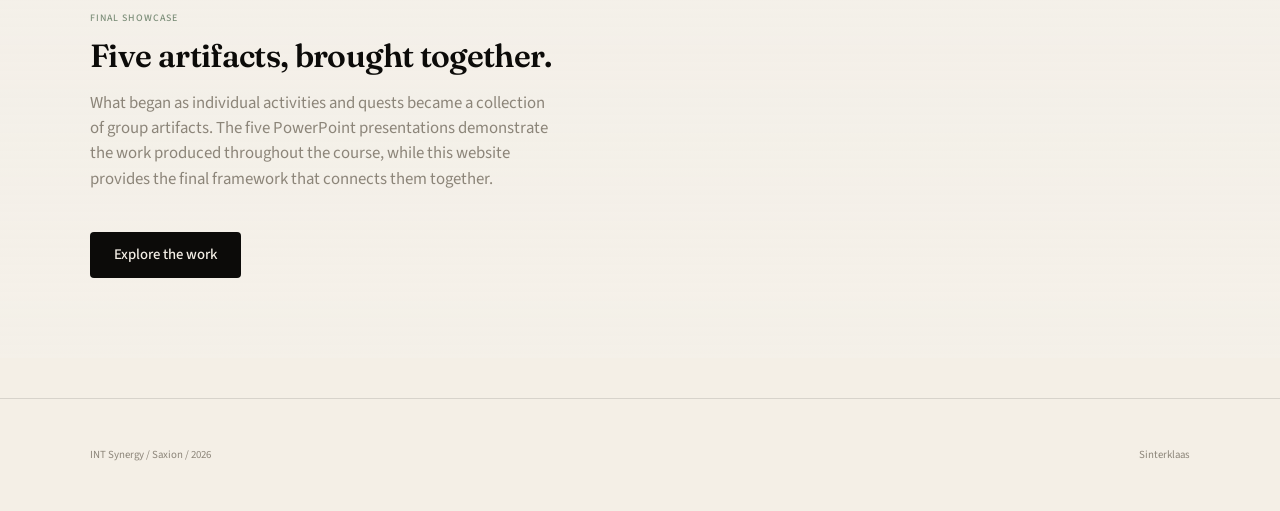
==== commit 30cf9559: "slight ui update styling name formatting, js update improvemovent functionality" ====
--- a/index.html
+++ b/index.html
@@ -20,7 +20,12 @@
 
     <nav class="primary-nav" aria-label="Primary">
       <div class="nav-dropdown">
-        <button class="nav-dropdown-toggle" aria-expanded="false" aria-haspopup="true">
+        <button
+          class="nav-dropdown-toggle"
+          type="button"
+          aria-expanded="false"
+          aria-haspopup="true"
+        >
           Artifacts
           <span class="nav-chevron" aria-hidden="true"></span>
         </button>
@@ -30,7 +35,7 @@
           <a href="quests/artifact-03.html" role="menuitem">03 — Lost in Translation</a>
           <a href="quests/artifact-04.html" role="menuitem">04 — The Culture Games</a>
           <a href="quests/artifact-05.html" role="menuitem">05 — Getting to know Maranda</a>
-        </div>      
+        </div>
       </div>
 
       <a href="#countries">Cultures</a>
@@ -44,11 +49,15 @@
   <main>
 
     <!-- ========================= [Hero] ========================= -->
-    <section class="hero hero--full">
+    <section class="hero hero--full" aria-label="Introduction">
       <div class="hero-overlay">
         <div class="hero-copy">
           <p class="eyebrow">INT / Synergy / 2026</p>
-          <h1 class="hero-display">Five artifacts.<br>Three people.<br>One collaborative experience.</h1>
+          <h1 class="hero-display">
+            Five artifacts.<br />
+            Three people.<br />
+            One collaborative experience.
+          </h1>
           <p class="hero-sub">
             A collection of work created throughout the INT Synergy course —
             bringing together individual contributions and group quests
@@ -60,20 +69,20 @@
             <a class="cta ghost" href="#how">Our process</a>
           </div>
 
-          <div class="hero-stats">
-            <div class="hero-stat">
+          <div class="hero-stats" role="list">
+            <div class="hero-stat" role="listitem">
               <span class="hero-stat-value">5</span>
               <span class="hero-stat-label">Artifacts</span>
             </div>
-            <div class="hero-stat">
+            <div class="hero-stat" role="listitem">
               <span class="hero-stat-value">3</span>
               <span class="hero-stat-label">Contributors</span>
             </div>
-            <div class="hero-stat">
+            <div class="hero-stat" role="listitem">
               <span class="hero-stat-value">7</span>
               <span class="hero-stat-label">Weeks</span>
             </div>
-            <div class="hero-stat">
+            <div class="hero-stat" role="listitem">
               <span class="hero-stat-value">1</span>
               <span class="hero-stat-label">Showcase</span>
             </div>
@@ -125,16 +134,21 @@
         </div>
 
         <!-- Artifact 01 -->
-        <div class="artifact-exhibit reveal">
+        <article class="artifact-exhibit reveal">
           <div class="artifact-exhibit-visual">
             <div class="powerpoint-preview">
-              <div class="powerpoint-preview-icon">
-                <svg width="32" height="32" viewBox="0 0 24 24" fill="none" stroke="currentColor" stroke-width="1.5" stroke-linecap="round" stroke-linejoin="round"><rect x="2" y="3" width="20" height="14" rx="2"/><line x1="8" y1="21" x2="16" y2="21"/><line x1="12" y1="17" x2="12" y2="21"/><path d="M7 8h2m2 0h6"/></svg>
+              <div class="powerpoint-preview-icon" aria-hidden="true">
+                <svg width="32" height="32" viewBox="0 0 24 24" fill="none" stroke="currentColor" stroke-width="1.5" stroke-linecap="round" stroke-linejoin="round">
+                  <rect x="2" y="3" width="20" height="14" rx="2"/>
+                  <line x1="8" y1="21" x2="16" y2="21"/>
+                  <line x1="12" y1="17" x2="12" y2="21"/>
+                  <path d="M7 8h2m2 0h6"/>
+                </svg>
               </div>
               <span class="powerpoint-preview-label">synergy.pptx</span>
               <span class="powerpoint-preview-meta">PowerPoint · Group Artifact</span>
             </div>
-            <div class="artifact-accent-bar artifact-accent-bar--sage"></div>
+            <div class="artifact-accent-bar artifact-accent-bar--sage" aria-hidden="true"></div>
           </div>
           <div class="artifact-exhibit-content">
             <span class="artifact-exhibit-number">Artifact 01</span>
@@ -145,16 +159,19 @@
             </p>
             <a href="quests/artifact-01.html" class="artifact-exhibit-link">
               Explore artifact
-              <svg width="14" height="14" viewBox="0 0 24 24" fill="none" stroke="currentColor" stroke-width="2" stroke-linecap="round" stroke-linejoin="round"><line x1="5" y1="12" x2="19" y2="12"></line><polyline points="12 5 19 12 12 19"></polyline></svg>
+              <svg width="14" height="14" viewBox="0 0 24 24" fill="none" stroke="currentColor" stroke-width="2" stroke-linecap="round" stroke-linejoin="round" aria-hidden="true">
+                <line x1="5" y1="12" x2="19" y2="12"/>
+                <polyline points="12 5 19 12 12 19"/>
+              </svg>
             </a>
           </div>
-        </div>
+        </article>
 
         <!-- Artifact 02 -->
-        <div class="artifact-exhibit artifact-exhibit--reverse reveal" data-delay="80">
+        <article class="artifact-exhibit artifact-exhibit--reverse reveal" data-delay="80">
           <div class="artifact-exhibit-visual">
             <img src="images/home/artifact-02.jpg" alt="GiGo — AI usage and prompt design" />
-            <div class="artifact-accent-bar artifact-accent-bar--terracotta"></div>
+            <div class="artifact-accent-bar artifact-accent-bar--terracotta" aria-hidden="true"></div>
           </div>
           <div class="artifact-exhibit-content">
             <span class="artifact-exhibit-number">Artifact 02</span>
@@ -165,16 +182,19 @@
             </p>
             <a href="quests/artifact-02.html" class="artifact-exhibit-link">
               Explore artifact
-              <svg width="14" height="14" viewBox="0 0 24 24" fill="none" stroke="currentColor" stroke-width="2" stroke-linecap="round" stroke-linejoin="round"><line x1="5" y1="12" x2="19" y2="12"></line><polyline points="12 5 19 12 12 19"></polyline></svg>
+              <svg width="14" height="14" viewBox="0 0 24 24" fill="none" stroke="currentColor" stroke-width="2" stroke-linecap="round" stroke-linejoin="round" aria-hidden="true">
+                <line x1="5" y1="12" x2="19" y2="12"/>
+                <polyline points="12 5 19 12 12 19"/>
+              </svg>
             </a>
           </div>
-        </div>
+        </article>
 
         <!-- Artifact 03 -->
-        <div class="artifact-exhibit reveal" data-delay="80">
+        <article class="artifact-exhibit reveal" data-delay="80">
           <div class="artifact-exhibit-visual">
-            <div class="artifact-visual-placeholder">03</div>
-            <div class="artifact-accent-bar artifact-accent-bar--slate"></div>
+            <div class="artifact-visual-placeholder" aria-hidden="true">03</div>
+            <div class="artifact-accent-bar artifact-accent-bar--slate" aria-hidden="true"></div>
           </div>
           <div class="artifact-exhibit-content">
             <span class="artifact-exhibit-number">Artifact 03</span>
@@ -185,16 +205,19 @@
             </p>
             <a href="quests/artifact-03.html" class="artifact-exhibit-link">
               Explore artifact
-              <svg width="14" height="14" viewBox="0 0 24 24" fill="none" stroke="currentColor" stroke-width="2" stroke-linecap="round" stroke-linejoin="round"><line x1="5" y1="12" x2="19" y2="12"></line><polyline points="12 5 19 12 12 19"></polyline></svg>
+              <svg width="14" height="14" viewBox="0 0 24 24" fill="none" stroke="currentColor" stroke-width="2" stroke-linecap="round" stroke-linejoin="round" aria-hidden="true">
+                <line x1="5" y1="12" x2="19" y2="12"/>
+                <polyline points="12 5 19 12 12 19"/>
+              </svg>
             </a>
           </div>
-        </div>
+        </article>
 
         <!-- Artifact 04 -->
-        <div class="artifact-exhibit artifact-exhibit--reverse reveal" data-delay="80">
+        <article class="artifact-exhibit artifact-exhibit--reverse reveal" data-delay="80">
           <div class="artifact-exhibit-visual">
-            <div class="artifact-visual-placeholder">04</div>
-            <div class="artifact-accent-bar artifact-accent-bar--gold"></div>
+            <div class="artifact-visual-placeholder" aria-hidden="true">04</div>
+            <div class="artifact-accent-bar artifact-accent-bar--gold" aria-hidden="true"></div>
           </div>
           <div class="artifact-exhibit-content">
             <span class="artifact-exhibit-number">Artifact 04</span>
@@ -205,16 +228,19 @@
             </p>
             <a href="quests/artifact-04.html" class="artifact-exhibit-link">
               Explore artifact
-              <svg width="14" height="14" viewBox="0 0 24 24" fill="none" stroke="currentColor" stroke-width="2" stroke-linecap="round" stroke-linejoin="round"><line x1="5" y1="12" x2="19" y2="12"></line><polyline points="12 5 19 12 12 19"></polyline></svg>
+              <svg width="14" height="14" viewBox="0 0 24 24" fill="none" stroke="currentColor" stroke-width="2" stroke-linecap="round" stroke-linejoin="round" aria-hidden="true">
+                <line x1="5" y1="12" x2="19" y2="12"/>
+                <polyline points="12 5 19 12 12 19"/>
+              </svg>
             </a>
           </div>
-        </div>
+        </article>
 
         <!-- Artifact 05 -->
-        <div class="artifact-exhibit reveal" data-delay="80">
+        <article class="artifact-exhibit reveal" data-delay="80">
           <div class="artifact-exhibit-visual">
-            <div class="artifact-visual-placeholder">05</div>
-            <div class="artifact-accent-bar artifact-accent-bar--ink"></div>
+            <div class="artifact-visual-placeholder" aria-hidden="true">05</div>
+            <div class="artifact-accent-bar artifact-accent-bar--ink" aria-hidden="true"></div>
           </div>
           <div class="artifact-exhibit-content">
             <span class="artifact-exhibit-number">Artifact 05</span>
@@ -225,11 +251,13 @@
             </p>
             <a href="quests/artifact-05.html" class="artifact-exhibit-link">
               Explore artifact
-              <svg width="14" height="14" viewBox="0 0 24 24" fill="none" stroke="currentColor" stroke-width="2" stroke-linecap="round" stroke-linejoin="round"><line x1="5" y1="12" x2="19" y2="12"></line><polyline points="12 5 19 12 12 19"></polyline></svg>
+              <svg width="14" height="14" viewBox="0 0 24 24" fill="none" stroke="currentColor" stroke-width="2" stroke-linecap="round" stroke-linejoin="round" aria-hidden="true">
+                <line x1="5" y1="12" x2="19" y2="12"/>
+                <polyline points="12 5 19 12 12 19"/>
+              </svg>
             </a>
           </div>
-        </div>
-
+        </article>
       </div>
     </section>
 
@@ -247,22 +275,23 @@
 
         <div class="authors-grid">
           <article class="author-card reveal">
-            <div class="author-avatar">M</div>
+            <div class="author-avatar" aria-hidden="true">M</div>
             <h3>Matthew Jacob Sarkodie Darkwah</h3>
             <span class="author-role">Website development &amp; final showcase</span>
-            <p>Responsible for designing and developing the website that brings all five artifacts together and presents the group's work as a single final showcase.</p>
+            <p>
+              Responsible for designing and developing the website that brings all five
+              artifacts together and presents the group's work as a single final showcase.
+            </p>
             <div class="author-popover">
-              <a href="mailto:608280@student.saxion.nl" aria-label="Email MatthewJacob">
+              <a href="mailto:608280@student.saxion.nl" aria-label="Email Matthew Jacob">
                 <span class="social-icon" aria-hidden="true">✉</span>
-                <span class="social-divider"></span>
                 <span class="social-content">
                   <small>Saxion Student ID</small>
                   <span>608280</span>
                 </span>
               </a>
-              <a href="https://github.com/MatthewJacobSD" target="_blank" rel="noopener" aria-label="GitHub profile">
+              <a href="https://github.com/MatthewJacobSD" target="_blank" rel="noopener noreferrer" aria-label="Matthew Jacob on GitHub">
                 <span class="social-icon" aria-hidden="true">⎔</span>
-                <span class="social-divider"></span>
                 <span class="social-content">
                   <small>GitHub</small>
                   <span>github.com/MatthewJacobSD</span>
@@ -272,14 +301,16 @@
           </article>
 
           <article class="author-card reveal" data-delay="80">
-            <div class="author-avatar">E</div>
+            <div class="author-avatar" aria-hidden="true">E</div>
             <h3>Elina Nilisani</h3>
             <span class="author-role">PowerPoint development</span>
-            <p>Responsible for contributing to the activities and constructing the PowerPoint artifacts used in the final showcase.</p>
+            <p>
+              Responsible for contributing to the activities and constructing the
+              PowerPoint artifacts used in the final showcase.
+            </p>
             <div class="author-popover">
               <a href="mailto:597889@student.saxion.nl" aria-label="Email Elina">
                 <span class="social-icon" aria-hidden="true">✉</span>
-                <span class="social-divider"></span>
                 <span class="social-content">
                   <small>Saxion Student ID</small>
                   <span>597889</span>
@@ -289,14 +320,16 @@
           </article>
 
           <article class="author-card reveal" data-delay="160">
-            <div class="author-avatar">T</div>
+            <div class="author-avatar" aria-hidden="true">T</div>
             <h3>Thijmen Verschuur</h3>
             <span class="author-role">PowerPoint development</span>
-            <p>Responsible for contributing to the activities and constructing the PowerPoint artifacts used in the final showcase.</p>
+            <p>
+              Responsible for contributing to the activities and constructing the
+              PowerPoint artifacts used in the final showcase.
+            </p>
             <div class="author-popover">
               <a href="mailto:586289@student.saxion.nl" aria-label="Email Thijmen">
                 <span class="social-icon" aria-hidden="true">✉</span>
-                <span class="social-divider"></span>
                 <span class="social-content">
                   <small>Saxion Student ID</small>
                   <span>586289</span>
@@ -314,16 +347,16 @@
         <div class="feature-intro">
           <span class="section-number">04 / Perspectives</span>
           <p class="section-kicker">Cultural Atlas</p>
-          <h2 class="display">Three Countries.<br>Three Perspectives.</h2>
+          <h2 class="display">Three Countries.<br />Three Perspectives.</h2>
           <p class="lede">
             Our project brought together three different cultures, languages,
             and ways of thinking. Here is a closer look at the countries we
             came from — and what shapes our backgrounds, values, and perspectives.
           </p>
           <nav class="country-nav" aria-label="Countries">
-            <a href="#italy" class="is-active">ITALY <span>01</span></a>
-            <a href="#iran">IRAN <span>02</span></a>
-            <a href="#netherlands">NETHERLANDS <span>03</span></a>
+            <a href="#italy" class="is-active">Italy <span>01</span></a>
+            <a href="#iran">Iran <span>02</span></a>
+            <a href="#netherlands">Netherlands <span>03</span></a>
           </nav>
         </div>
 
@@ -331,12 +364,16 @@
           <article class="country-card reveal" id="italy">
             <div class="country-card-media">
               <img src="images/home/italy-poster.png" alt="Italy — culture and tradition" />
-              <span class="country-card-number">01 · ITALY</span>
+              <span class="country-card-number">01 · Italy</span>
             </div>
             <div class="country-card-body">
               <h3>Italy</h3>
               <p class="country-card-tagline">History, Family, and Balance</p>
-              <p>Italy is known for its rich history, art, food, and strong sense of family. People value connection, tradition, and enjoying the present. It is a culture where work and everyday life are deeply intertwined.</p>
+              <p>
+                Italy is known for its rich history, art, food, and strong sense of family.
+                People value connection, tradition, and enjoying the present. It is a culture
+                where work and everyday life are deeply intertwined.
+              </p>
               <div class="country-card-tags">
                 <span>Family &amp; Community</span>
                 <span>Food &amp; Culture</span>
@@ -348,12 +385,17 @@
           <article class="country-card reveal" data-delay="90" id="iran">
             <div class="country-card-media">
               <img src="images/home/iran-architecture.png" alt="Iran — heritage and resilience" />
-              <span class="country-card-number">02 · IRAN</span>
+              <span class="country-card-number">02 · Iran</span>
             </div>
             <div class="country-card-body">
               <h3>Iran</h3>
               <p class="country-card-tagline">Resilience, Culture, and Pride</p>
-              <p>Iran has a long and rich history, with a unique blend of tradition, art, and strong cultural roots. People often value resilience, hospitality, and deep cultural ties. It is a country where respect and community are central to daily life.</p>
+              <p>
+                Iran has a long and rich history, with a unique blend of tradition, art,
+                and strong cultural roots. People often value resilience, hospitality, and
+                deep cultural ties. It is a country where respect and community are central
+                to daily life.
+              </p>
               <div class="country-card-tags">
                 <span>Heritage &amp; History</span>
                 <span>Hospitality</span>
@@ -365,12 +407,16 @@
           <article class="country-card reveal" data-delay="180" id="netherlands">
             <div class="country-card-media">
               <img src="images/home/netherlands-poster.png" alt="Netherlands — openness and innovation" />
-              <span class="country-card-number">03 · NETHERLANDS</span>
+              <span class="country-card-number">03 · Netherlands</span>
             </div>
             <div class="country-card-body">
               <h3>Netherlands</h3>
               <p class="country-card-tagline">Openness, Equality, and Innovation</p>
-              <p>The Netherlands is known for its open-minded culture, emphasis on independence, equality, and direct communication. It is a society that values innovation, practicality, and a strong focus on sustainability and freedom.</p>
+              <p>
+                The Netherlands is known for its open-minded culture, emphasis on independence,
+                equality, and direct communication. It is a society that values innovation,
+                practicality, and a strong focus on sustainability and freedom.
+              </p>
               <div class="country-card-tags">
                 <span>Sustainability</span>
                 <span>Equality &amp; Diversity</span>
@@ -388,7 +434,7 @@
         <div class="feature-intro">
           <span class="section-number">05 / Tool</span>
           <p class="section-kicker">Using AI with Purpose</p>
-          <h2 class="display">Support, Not<br>a Shortcut.</h2>
+          <h2 class="display">Support, Not<br />a Shortcut.</h2>
           <p class="lede">
             AI helped us refine text, understand concepts, and debug code —
             but we did not use it for everything. We focused on using it
@@ -399,30 +445,49 @@
         <div>
           <div class="ai-cards">
             <article class="ai-card reveal">
-              <div class="ai-card-icon">
-                <svg width="24" height="24" viewBox="0 0 24 24" fill="none" stroke="currentColor" stroke-width="1.5" stroke-linecap="round" stroke-linejoin="round"><path d="M12 2a4 4 0 0 1 4 4v1a2 2 0 0 1 2 2v1a2 2 0 0 1-2 2h-1l3 3m-3-3h-4m4 0v4m-4-4H8m0 0v4m0-4H6m6 8a2 2 0 1 1 0-4 2 2 0 0 1 0 4z"/></svg>
+              <div class="ai-card-icon" aria-hidden="true">
+                <svg width="24" height="24" viewBox="0 0 24 24" fill="none" stroke="currentColor" stroke-width="1.5" stroke-linecap="round" stroke-linejoin="round">
+                  <path d="M12 2a4 4 0 0 1 4 4v1a2 2 0 0 1 2 2v1a2 2 0 0 1-2 2h-1l3 3m-3-3h-4m4 0v4m-4-4H8m0 0v4m0-4H6m6 8a2 2 0 1 1 0-4 2 2 0 0 1 0 4z"/>
+                </svg>
               </div>
               <span class="ai-card-number">01</span>
               <h3>AI Assistant</h3>
-              <p>We used AI as a research and writing assistant — for summaries, to understand complex topics, brainstorm ideas, and refine our text. It helped us work faster and stay more focused.</p>
+              <p>
+                We used AI as a research and writing assistant — for summaries, to understand
+                complex topics, brainstorm ideas, and refine our text. It helped us work faster
+                and stay more focused.
+              </p>
             </article>
 
             <article class="ai-card reveal" data-delay="80">
-              <div class="ai-card-icon">
-                <svg width="24" height="24" viewBox="0 0 24 24" fill="none" stroke="currentColor" stroke-width="1.5" stroke-linecap="round" stroke-linejoin="round"><rect x="2" y="3" width="20" height="14" rx="2"/><line x1="8" y1="21" x2="16" y2="21"/><line x1="12" y1="17" x2="12" y2="21"/><path d="M7 8h2m2 0h2m2 0h2"/></svg>
+              <div class="ai-card-icon" aria-hidden="true">
+                <svg width="24" height="24" viewBox="0 0 24 24" fill="none" stroke="currentColor" stroke-width="1.5" stroke-linecap="round" stroke-linejoin="round">
+                  <rect x="2" y="3" width="20" height="14" rx="2"/>
+                  <line x1="8" y1="21" x2="16" y2="21"/>
+                  <line x1="12" y1="17" x2="12" y2="21"/>
+                  <path d="M7 8h2m2 0h2m2 0h2"/>
+                </svg>
               </div>
               <span class="ai-card-number">02</span>
               <h3>Code Lecturer</h3>
-              <p>When we encountered unfamiliar programming concepts, AI acted like a tutor — explaining what things do and why. It helped us learn and improve our own code.</p>
+              <p>
+                When we encountered unfamiliar programming concepts, AI acted like a tutor —
+                explaining what things do and why. It helped us learn and improve our own code.
+              </p>
             </article>
 
             <article class="ai-card reveal" data-delay="160">
-              <div class="ai-card-icon">
-                <svg width="24" height="24" viewBox="0 0 24 24" fill="none" stroke="currentColor" stroke-width="1.5" stroke-linecap="round" stroke-linejoin="round"><path d="M12 9v4m0 4h.01M21 12a9 9 0 1 1-18 0 9 9 0 0 1 18 0z"/></svg>
+              <div class="ai-card-icon" aria-hidden="true">
+                <svg width="24" height="24" viewBox="0 0 24 24" fill="none" stroke="currentColor" stroke-width="1.5" stroke-linecap="round" stroke-linejoin="round">
+                  <path d="M12 9v4m0 4h.01M21 12a9 9 0 1 1-18 0 9 9 0 0 1 18 0z"/>
+                </svg>
               </div>
               <span class="ai-card-number">03</span>
               <h3>Debugger</h3>
-              <p>AI helped us identify errors and fix bugs. It pointed us toward solutions, but we made the final decisions and understood the fixes before applying them.</p>
+              <p>
+                AI helped us identify errors and fix bugs. It pointed us toward solutions,
+                but we made the final decisions and understood the fixes before applying them.
+              </p>
             </article>
           </div>
 
@@ -457,7 +522,7 @@
       <div class="container">
         <div class="split-layout">
           <div class="split-content">
-            <span class="section-number">04 / Process</span>
+            <span class="section-number">06 / Process</span>
             <p class="section-kicker">Challenges</p>
             <h2 class="display">Surpassing obstacles</h2>
             <p>
@@ -488,7 +553,7 @@
       <div class="container">
         <div class="split-layout split-layout--reverse">
           <div class="split-content">
-            <span class="section-number">05 / Process</span>
+            <span class="section-number">07 / Process</span>
             <p class="section-kicker">Collaboration</p>
             <h2 class="display">Built together</h2>
             <p>
@@ -520,9 +585,9 @@
         <a href="#" class="powerpoint-link">
           <p>
             View Our Current PowerPoint
-            <svg width="16" height="16" viewBox="0 0 24 24" fill="none" stroke="currentColor" stroke-width="2" stroke-linecap="round" stroke-linejoin="round">
-              <line x1="5" y1="12" x2="19" y2="12"></line>
-              <polyline points="12 5 19 12 12 19"></polyline>
+            <svg width="16" height="16" viewBox="0 0 24 24" fill="none" stroke="currentColor" stroke-width="2" stroke-linecap="round" stroke-linejoin="round" aria-hidden="true">
+              <line x1="5" y1="12" x2="19" y2="12"/>
+              <polyline points="12 5 19 12 12 19"/>
             </svg>
           </p>
         </a>
@@ -532,7 +597,7 @@
     <!-- ========================= [Final Showcase] ========================= -->
     <section class="showcase-section alt" id="showcase">
       <div class="container">
-        <span class="section-number">06 / Result</span>
+        <span class="section-number">08 / Result</span>
         <p class="section-kicker">Final Showcase</p>
         <h2 class="display">Five artifacts, brought together.</h2>
         <p class="section-intro">
@@ -562,4 +627,4 @@
 
   <script src="js/main.js"></script>
 </body>
-</html>
+</html>
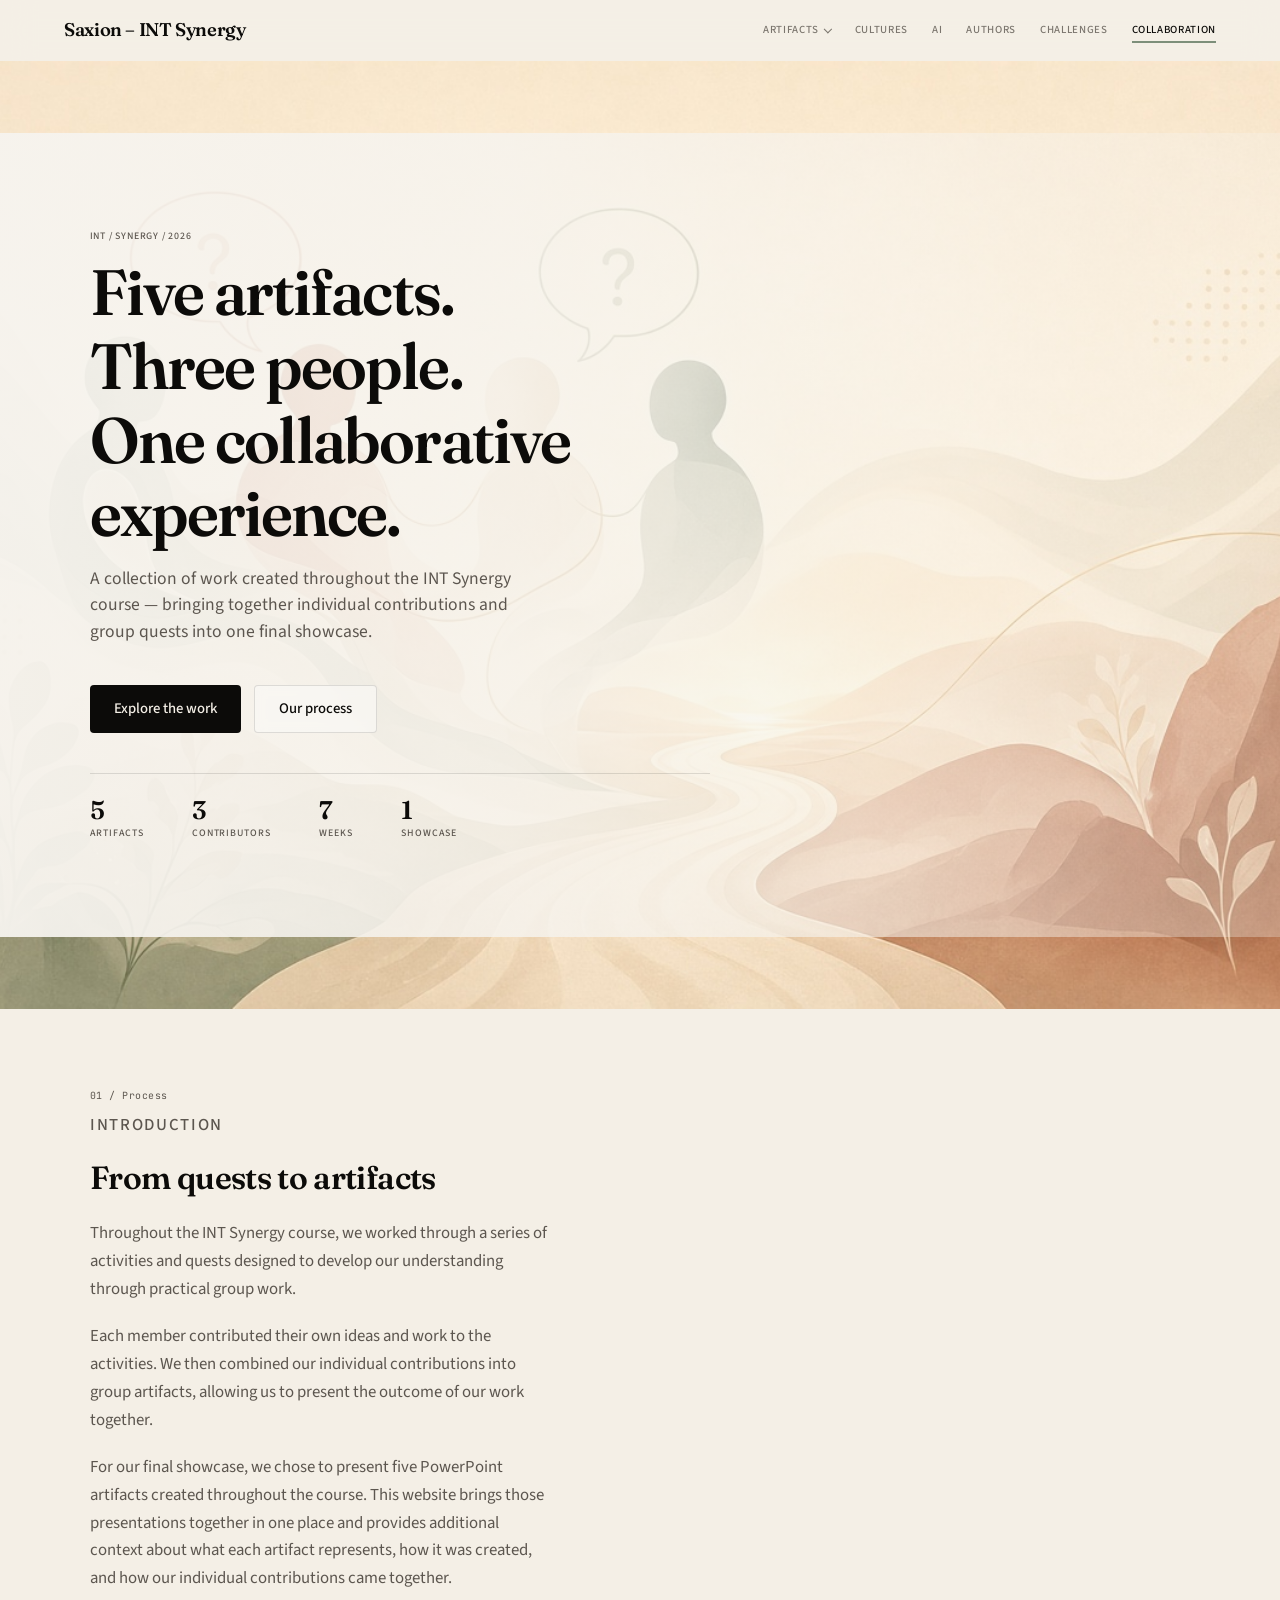
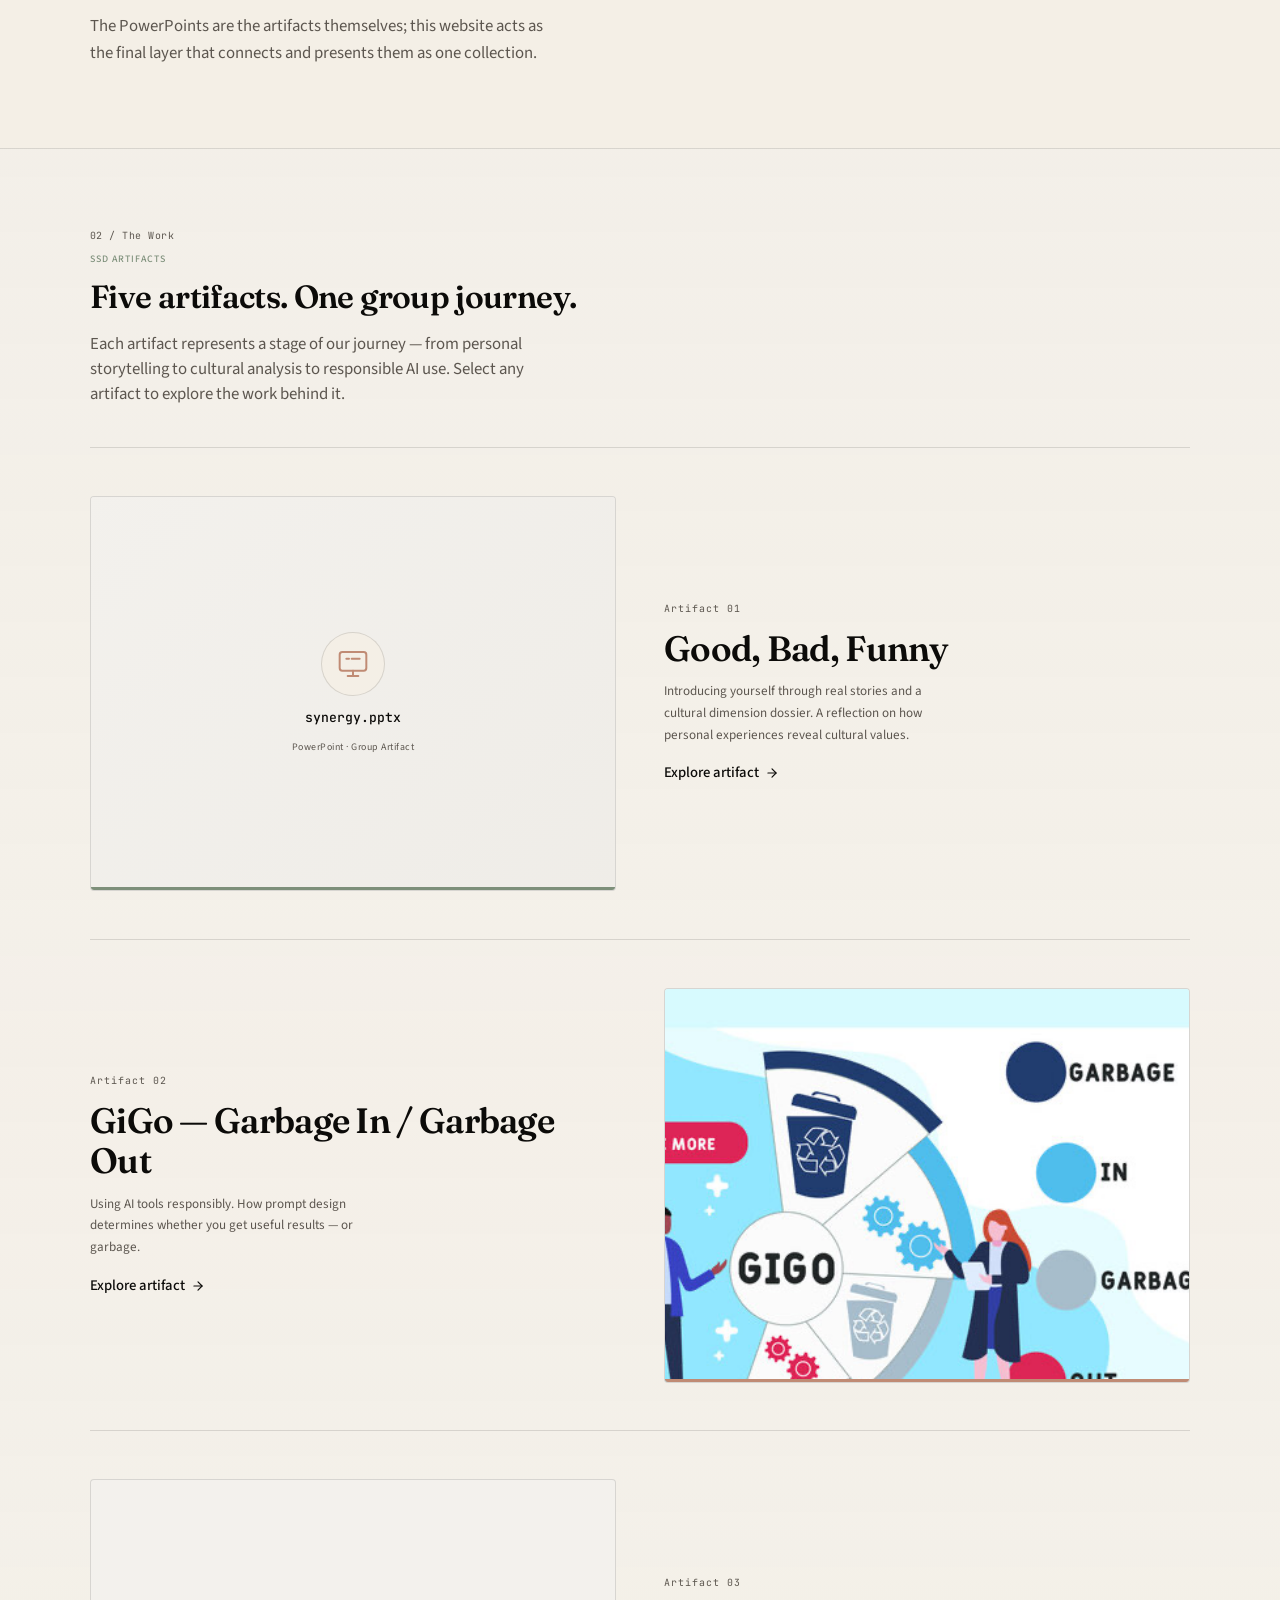
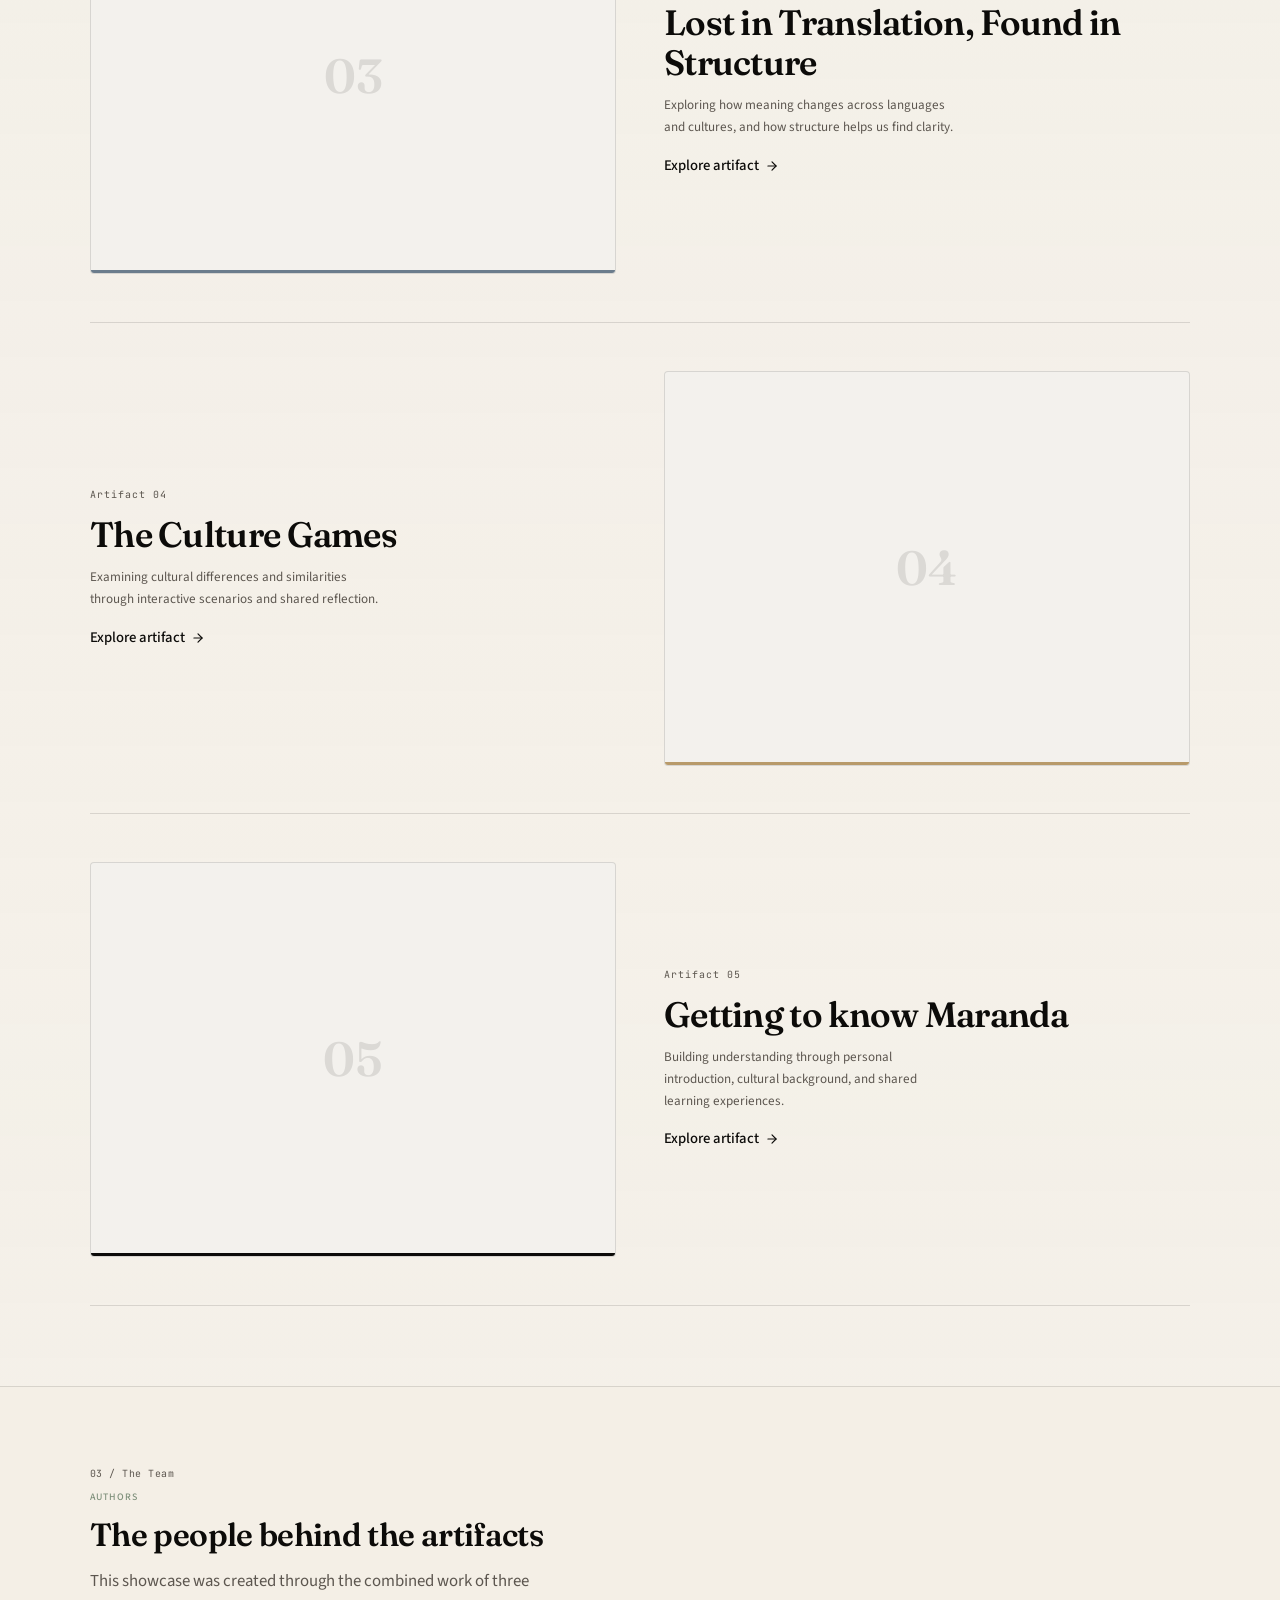
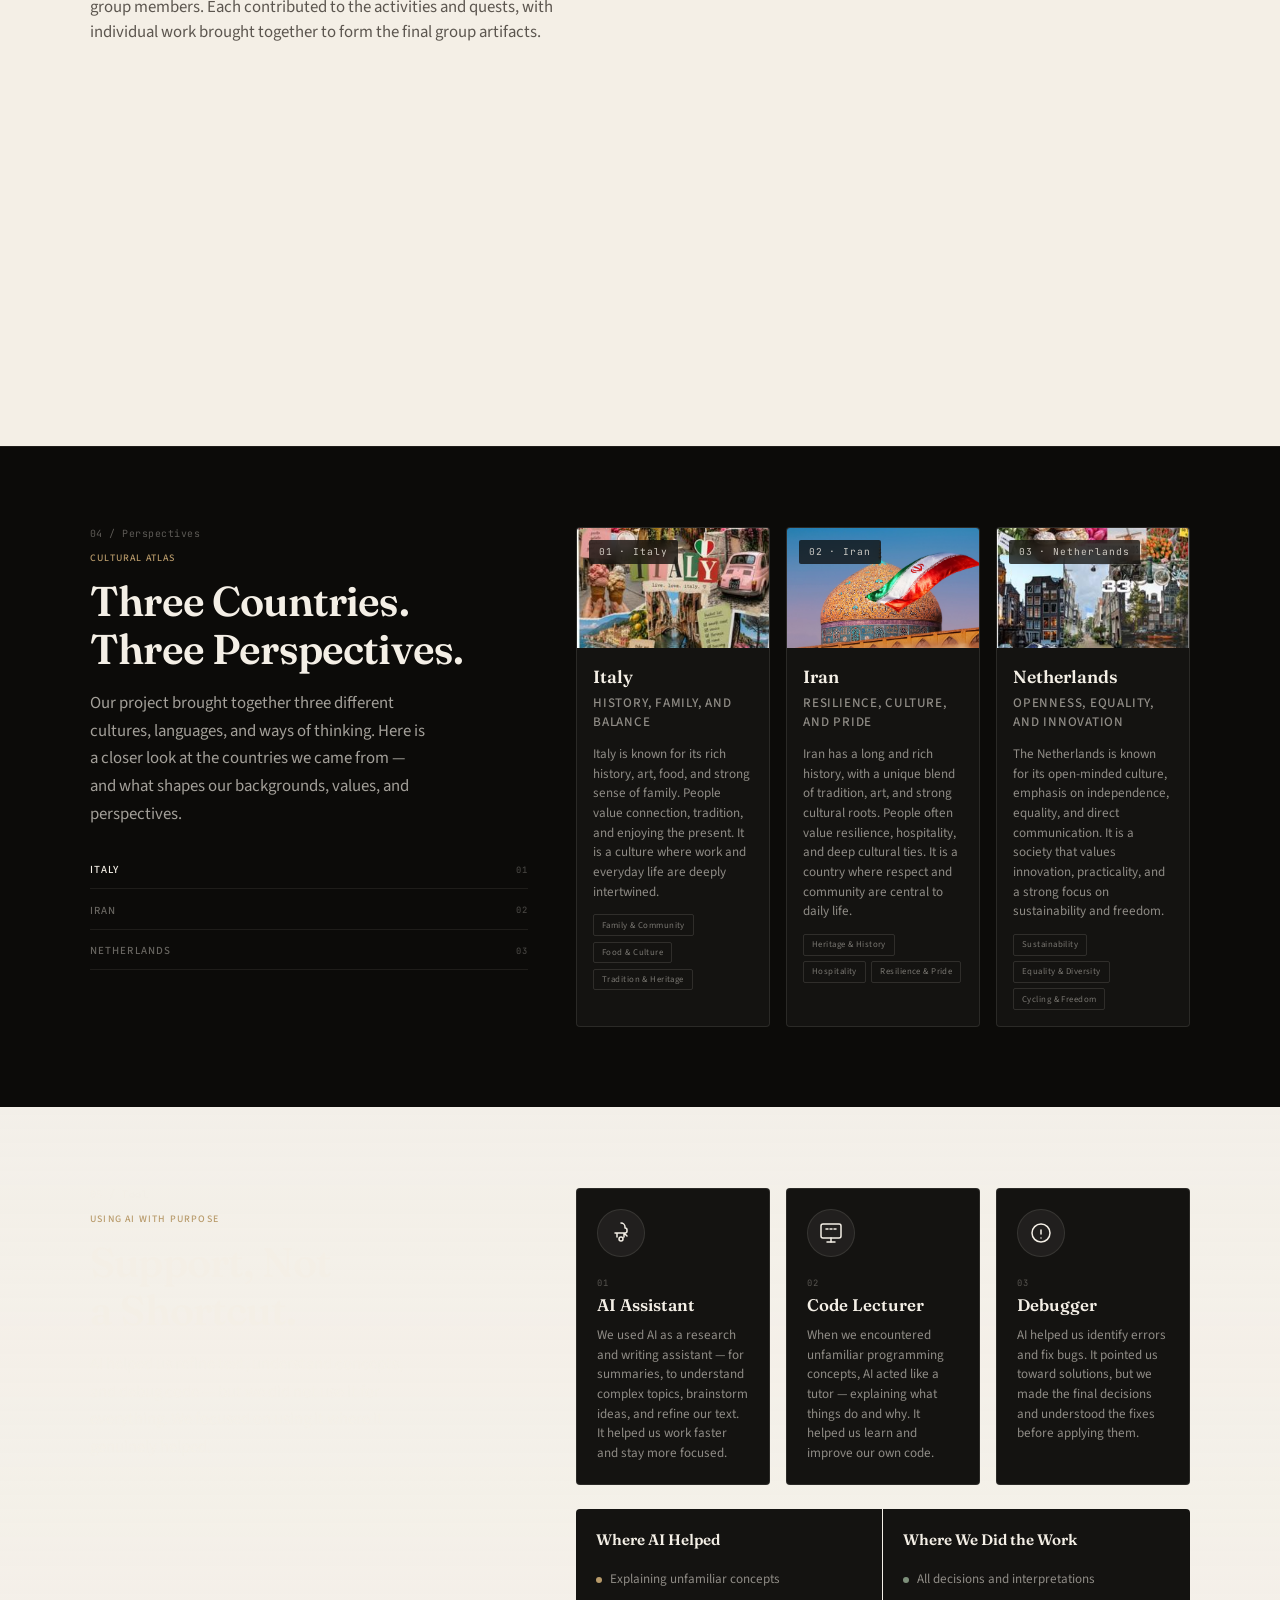
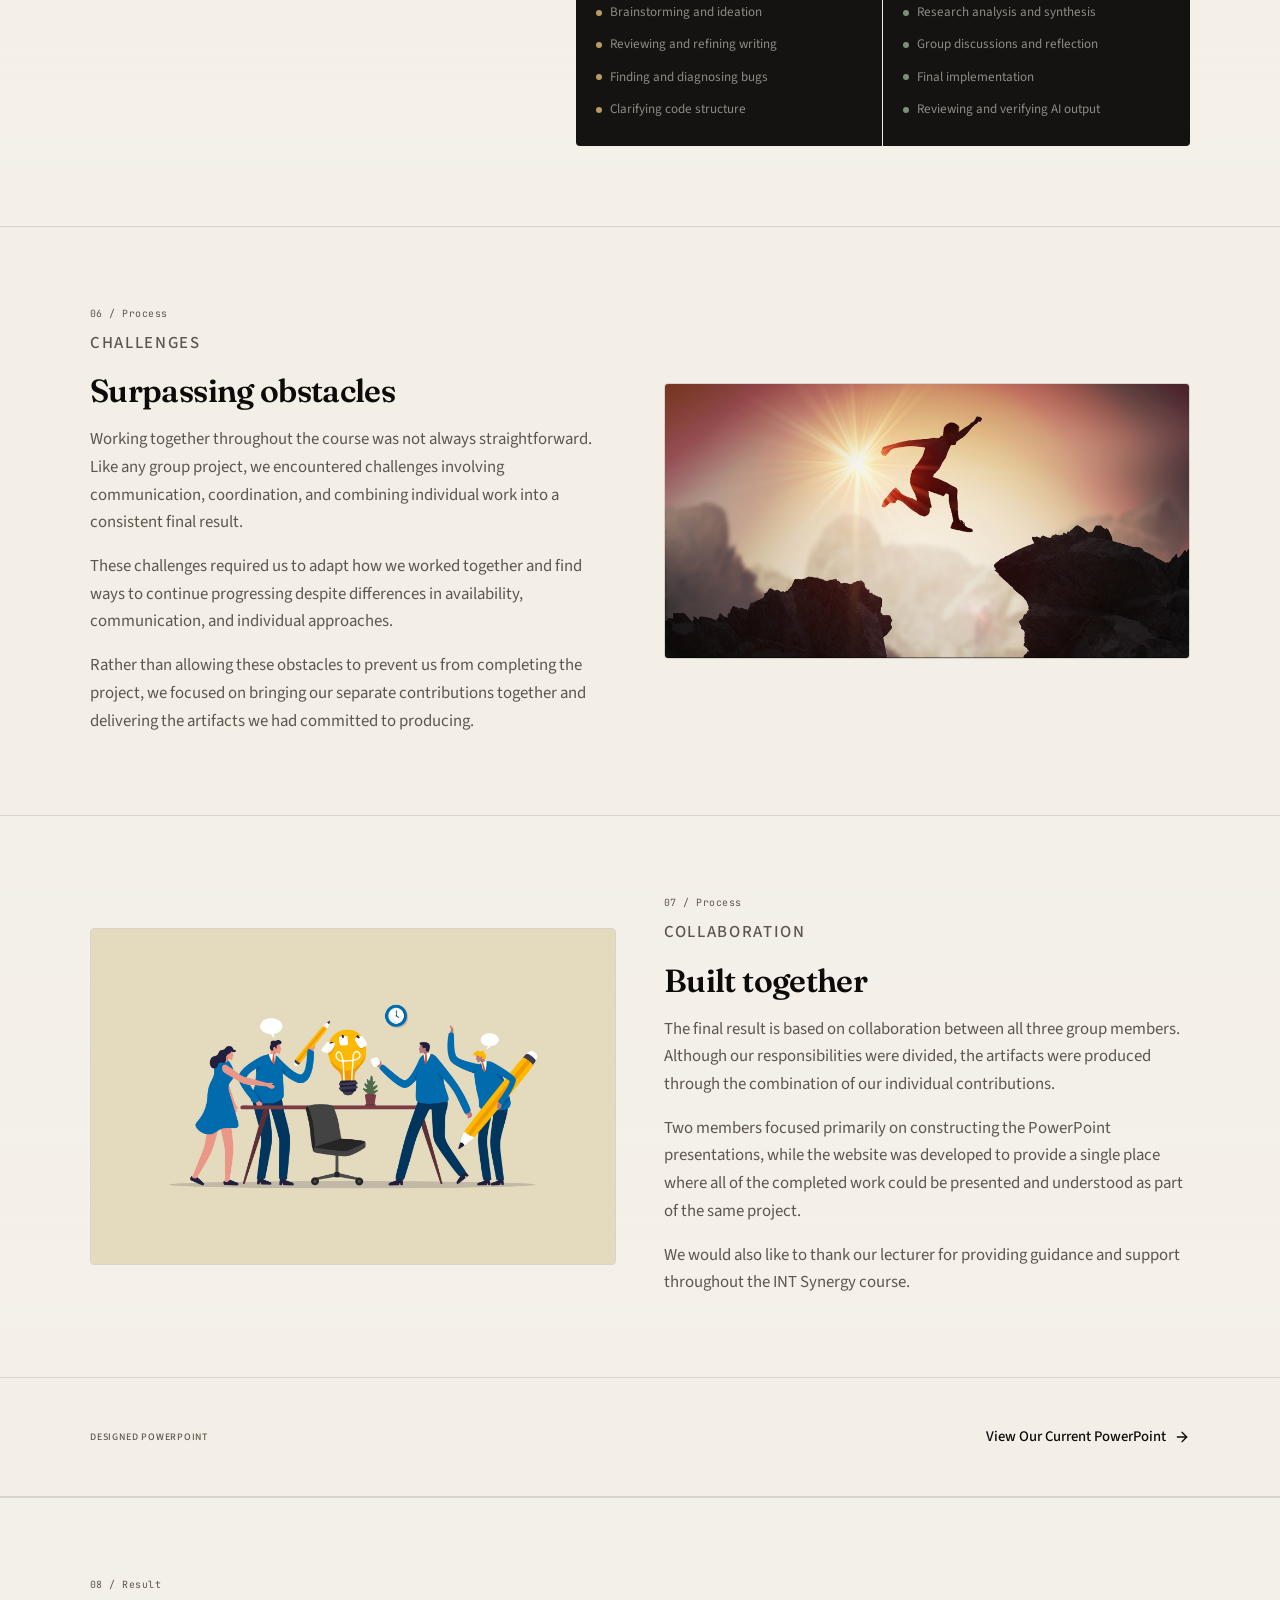
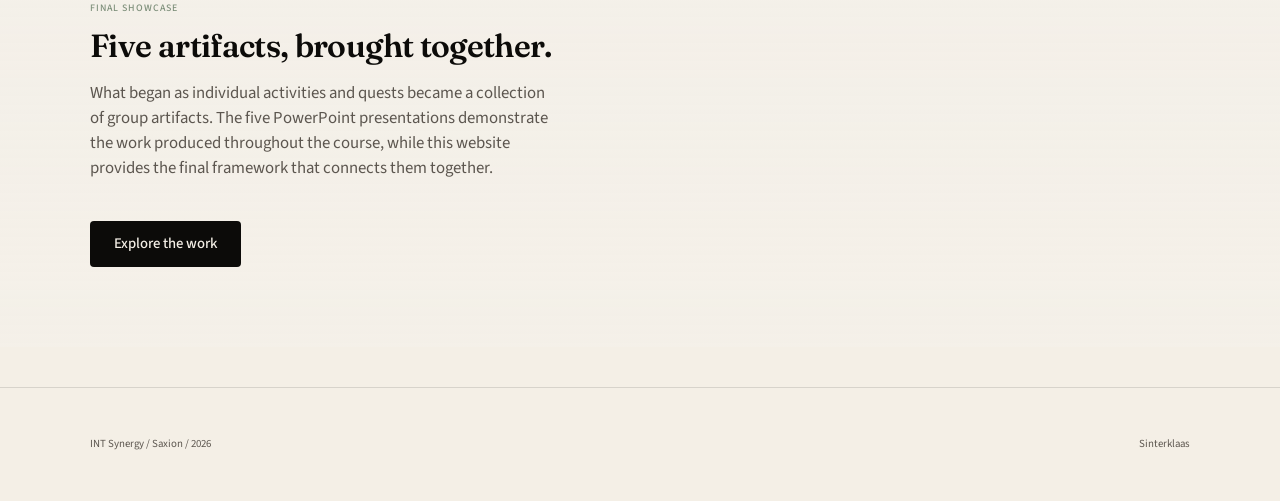
==== commit 156ef7c4: "Modern nav bar with Aries-inspired styling - Underline animation on nav links (scaleX from right) - " ====
--- a/index.html
+++ b/index.html
@@ -30,11 +30,11 @@
           <span class="nav-chevron" aria-hidden="true"></span>
         </button>
         <div class="nav-dropdown-menu" role="menu">
-          <a href="quests/artifact-01.html" role="menuitem">01 — Good, Bad, Funny</a>
-          <a href="quests/artifact-02.html" role="menuitem">02 — GiGo</a>
-          <a href="quests/artifact-03.html" role="menuitem">03 — Lost in Translation</a>
-          <a href="quests/artifact-04.html" role="menuitem">04 — The Culture Games</a>
-          <a href="quests/artifact-05.html" role="menuitem">05 — Getting to know Maranda</a>
+          <a href="quests/artifact-01.html" role="menuitem">Good, Bad, Funny <span class="nav-item-num">01</span></a>
+          <a href="quests/artifact-02.html" role="menuitem">GiGo <span class="nav-item-num">02</span></a>
+          <a href="quests/artifact-03.html" role="menuitem">Lost in Translation <span class="nav-item-num">03</span></a>
+          <a href="quests/artifact-04.html" role="menuitem">The Culture Games <span class="nav-item-num">04</span></a>
+          <a href="quests/artifact-05.html" role="menuitem">Getting to know Maranda <span class="nav-item-num">05</span></a>
         </div>
       </div>
 
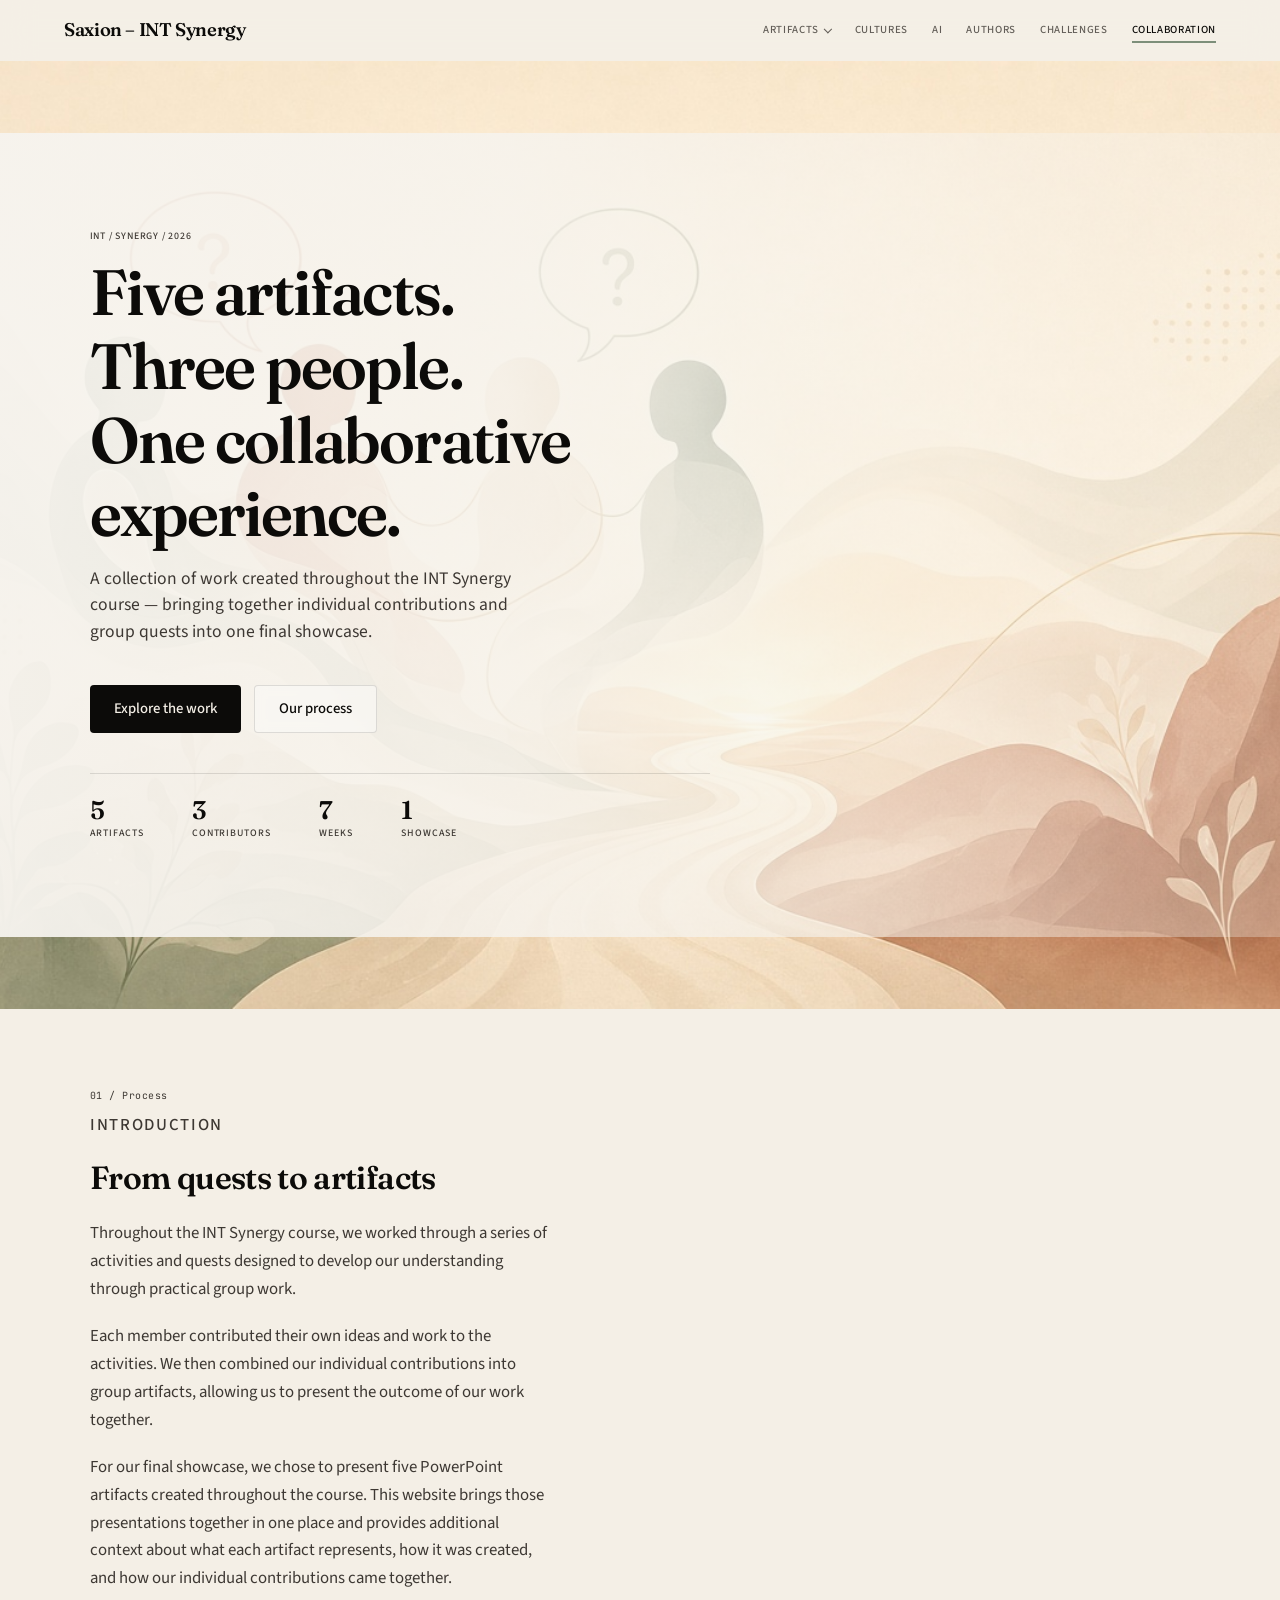
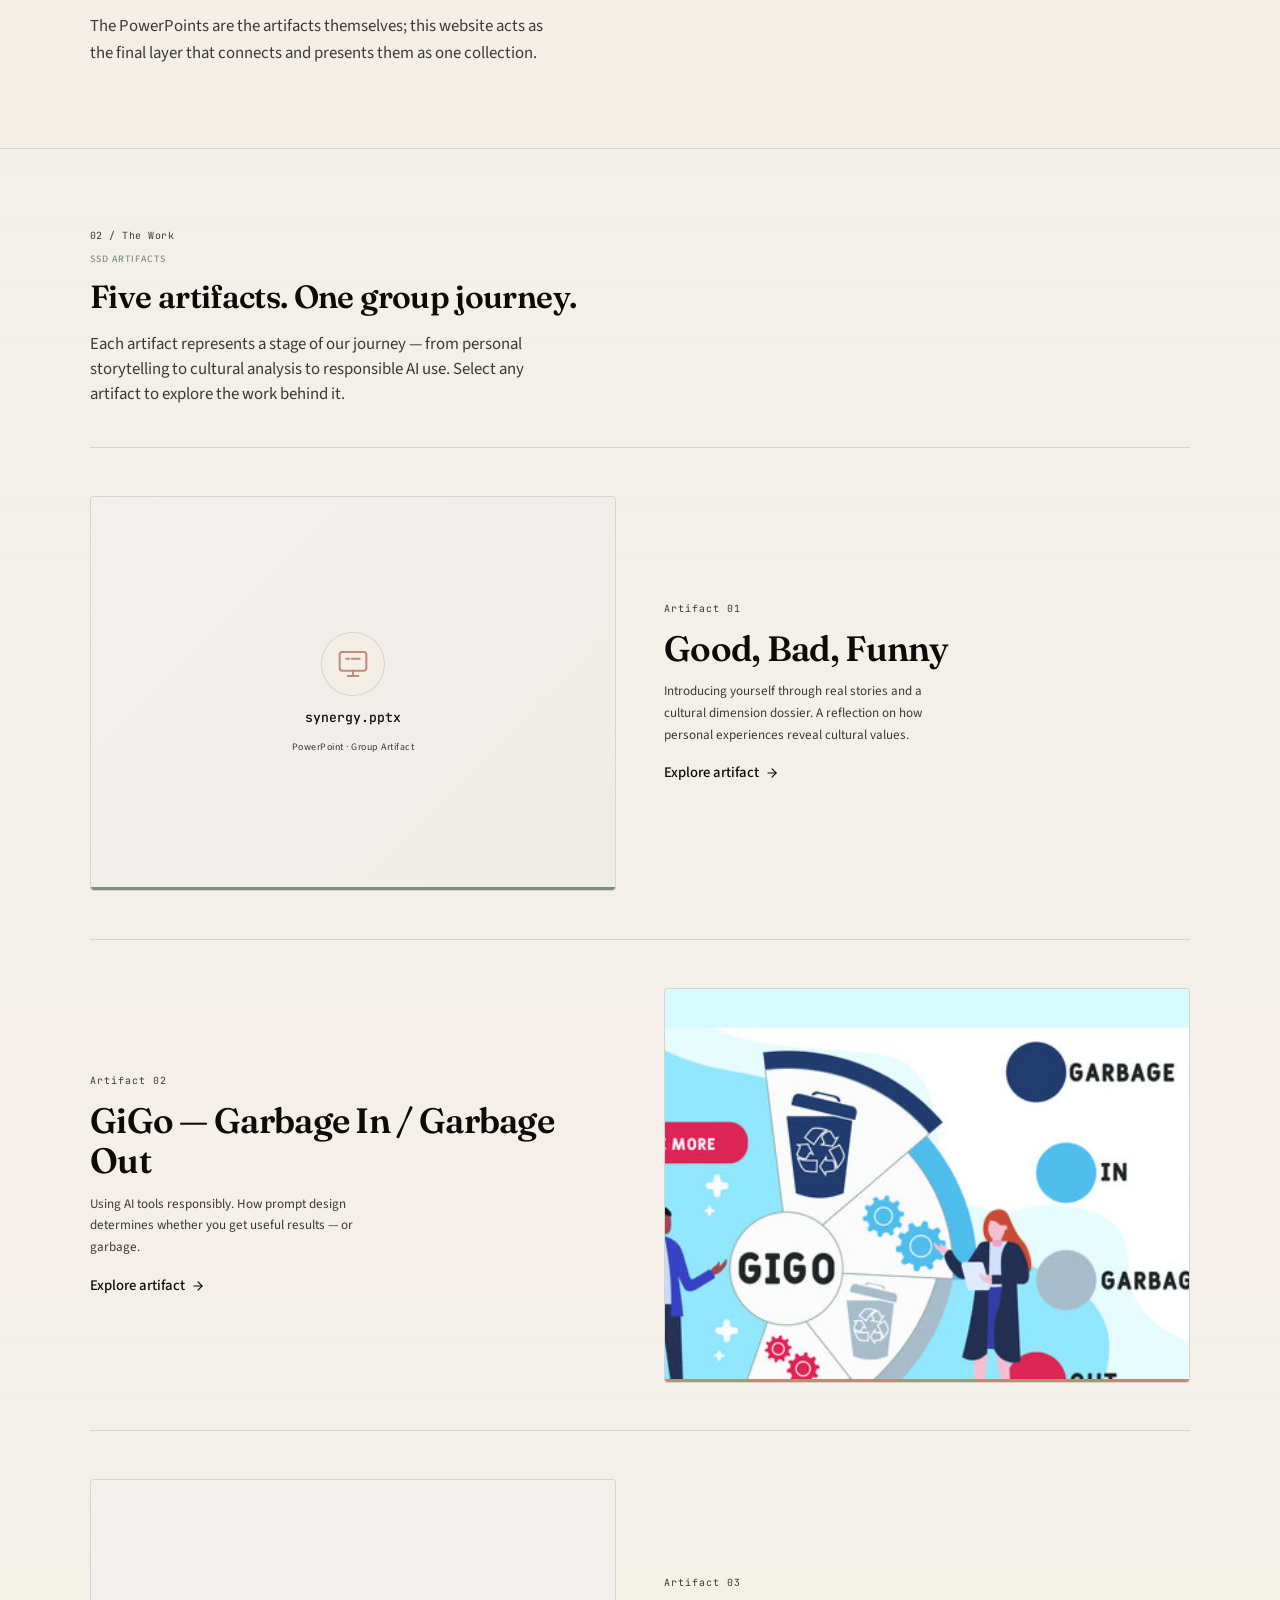
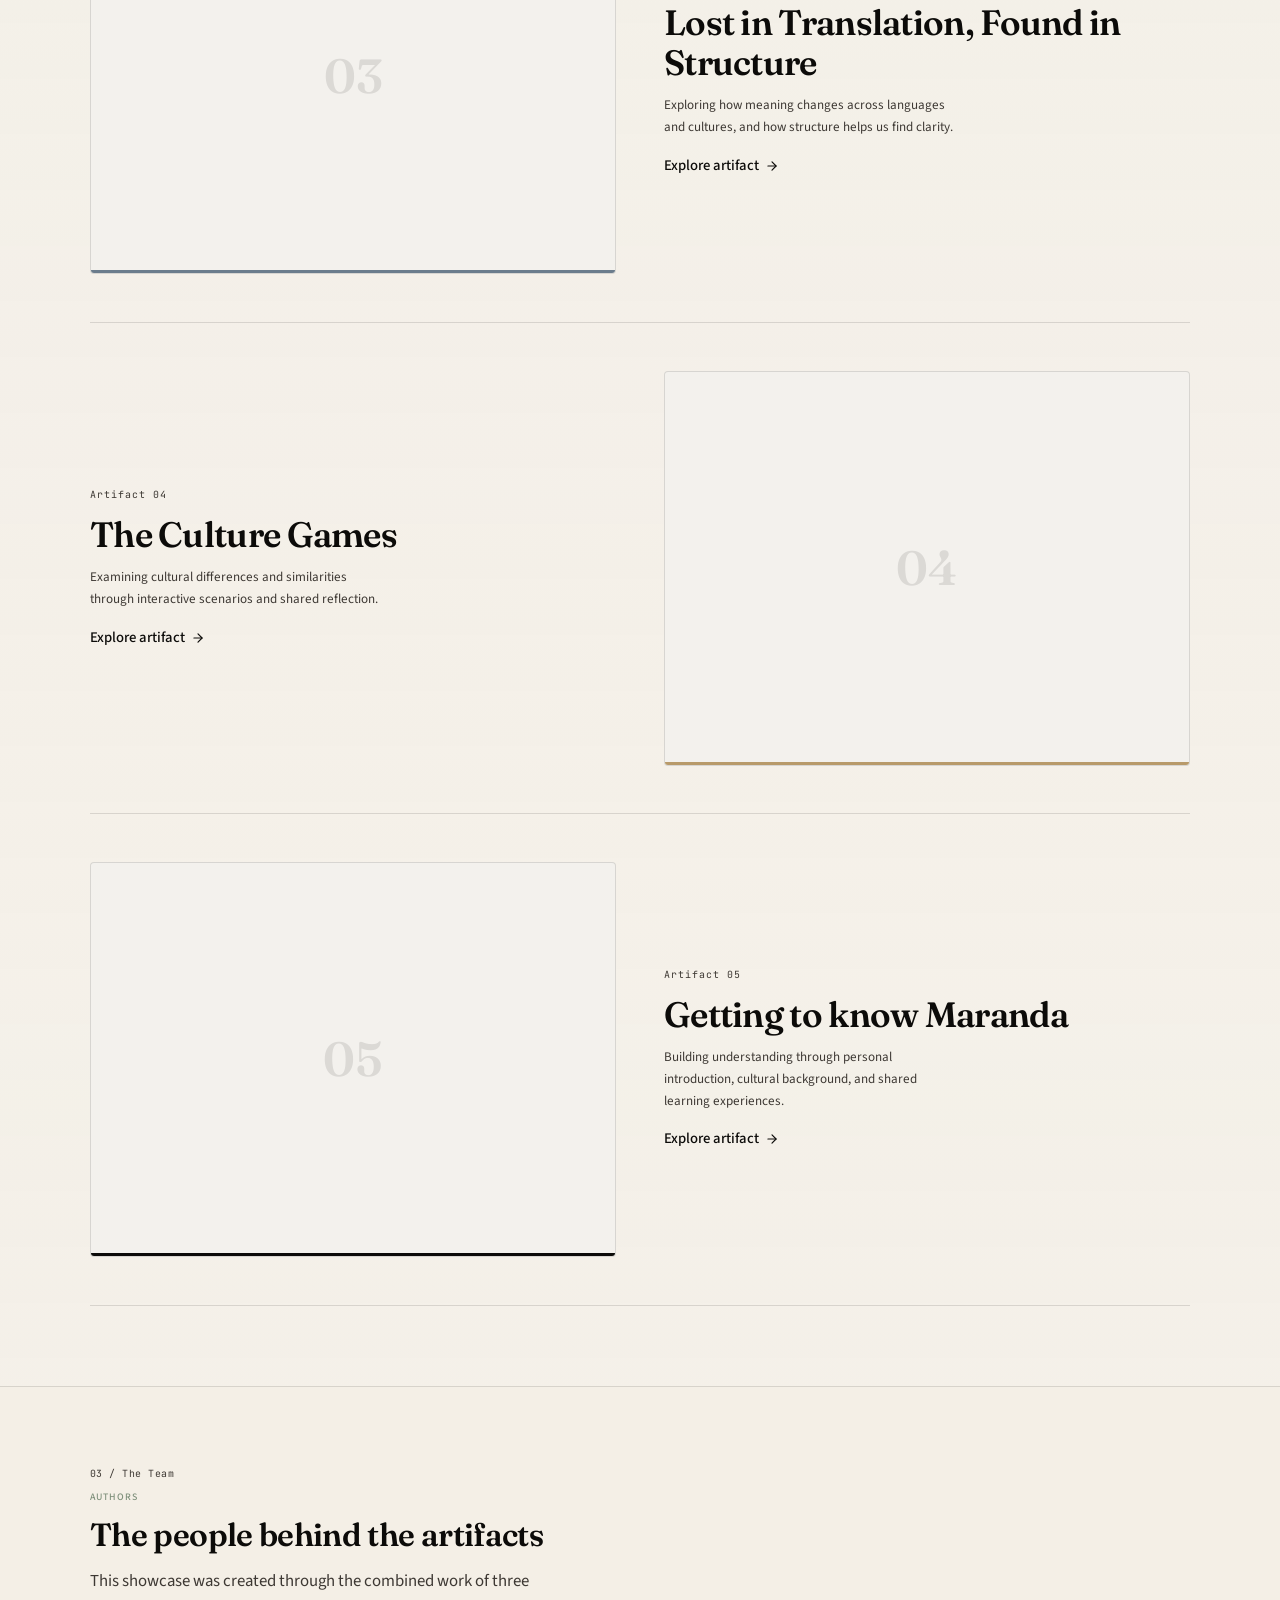
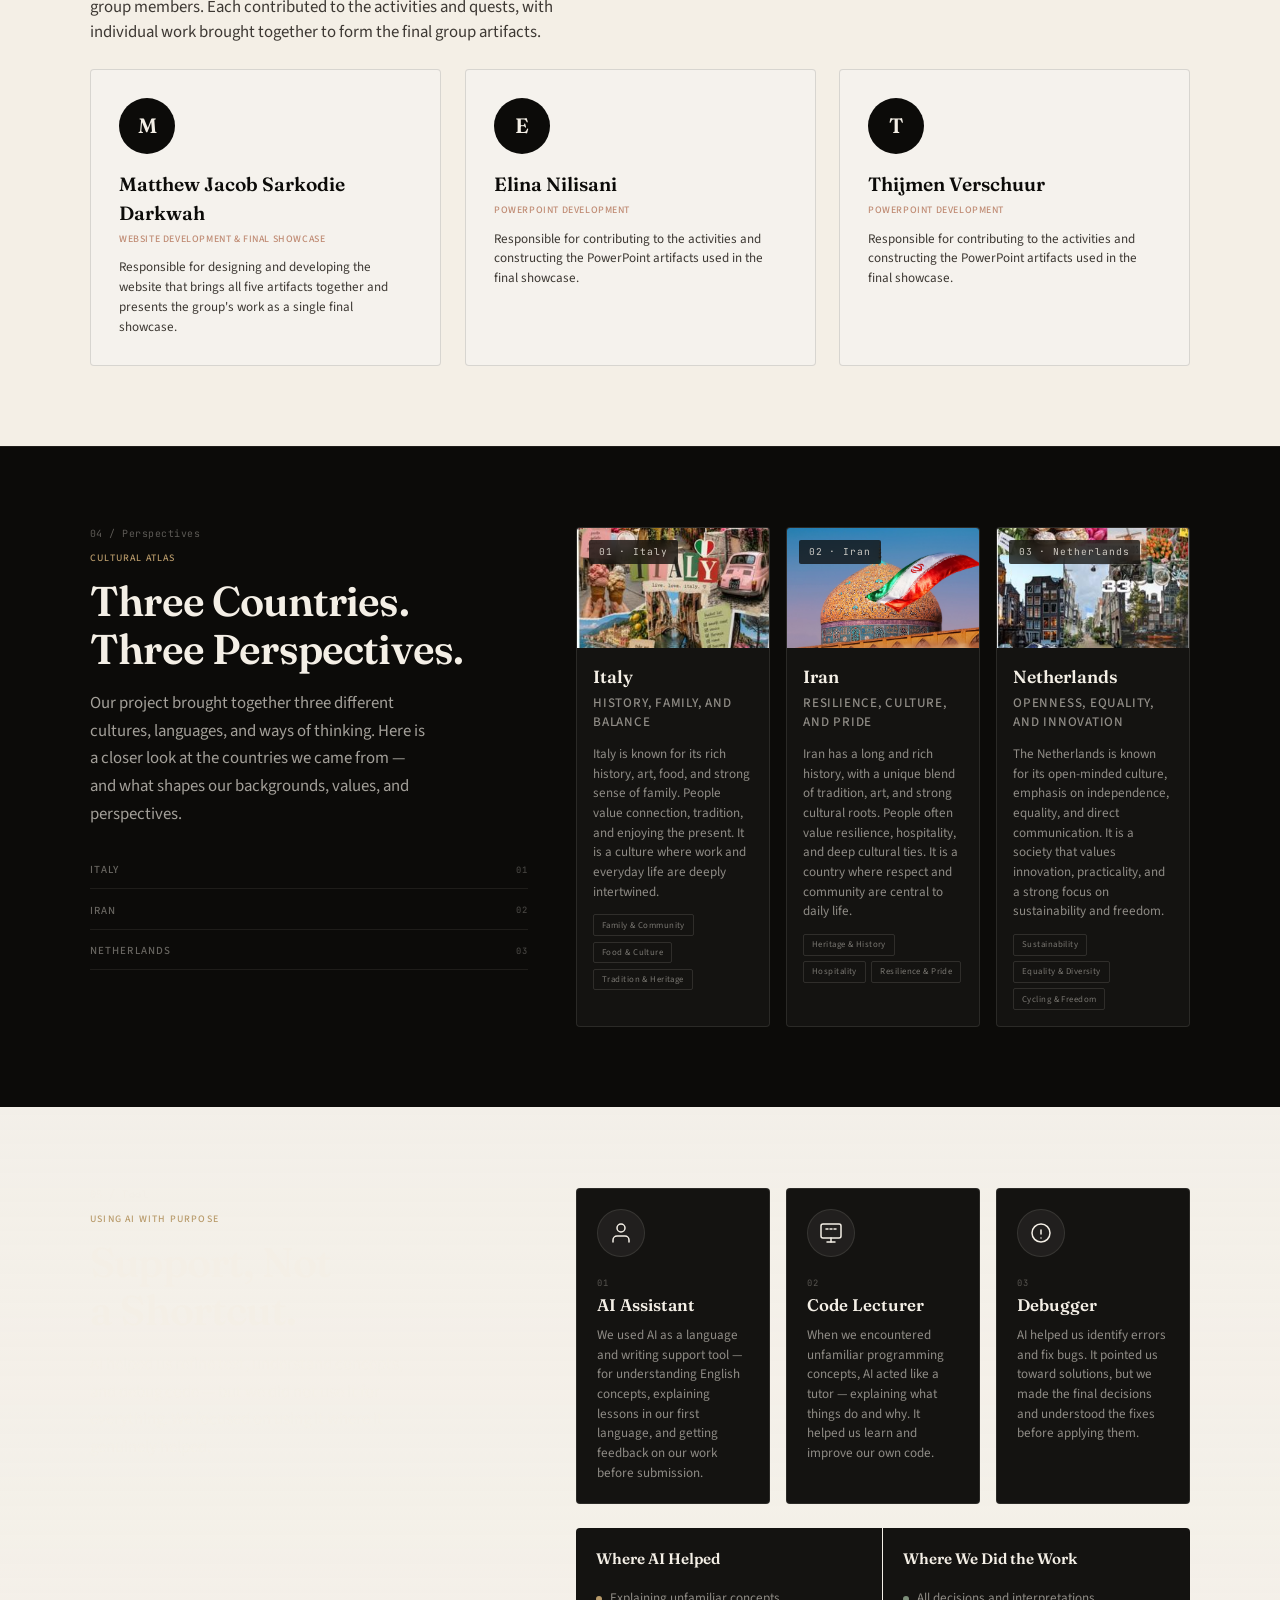
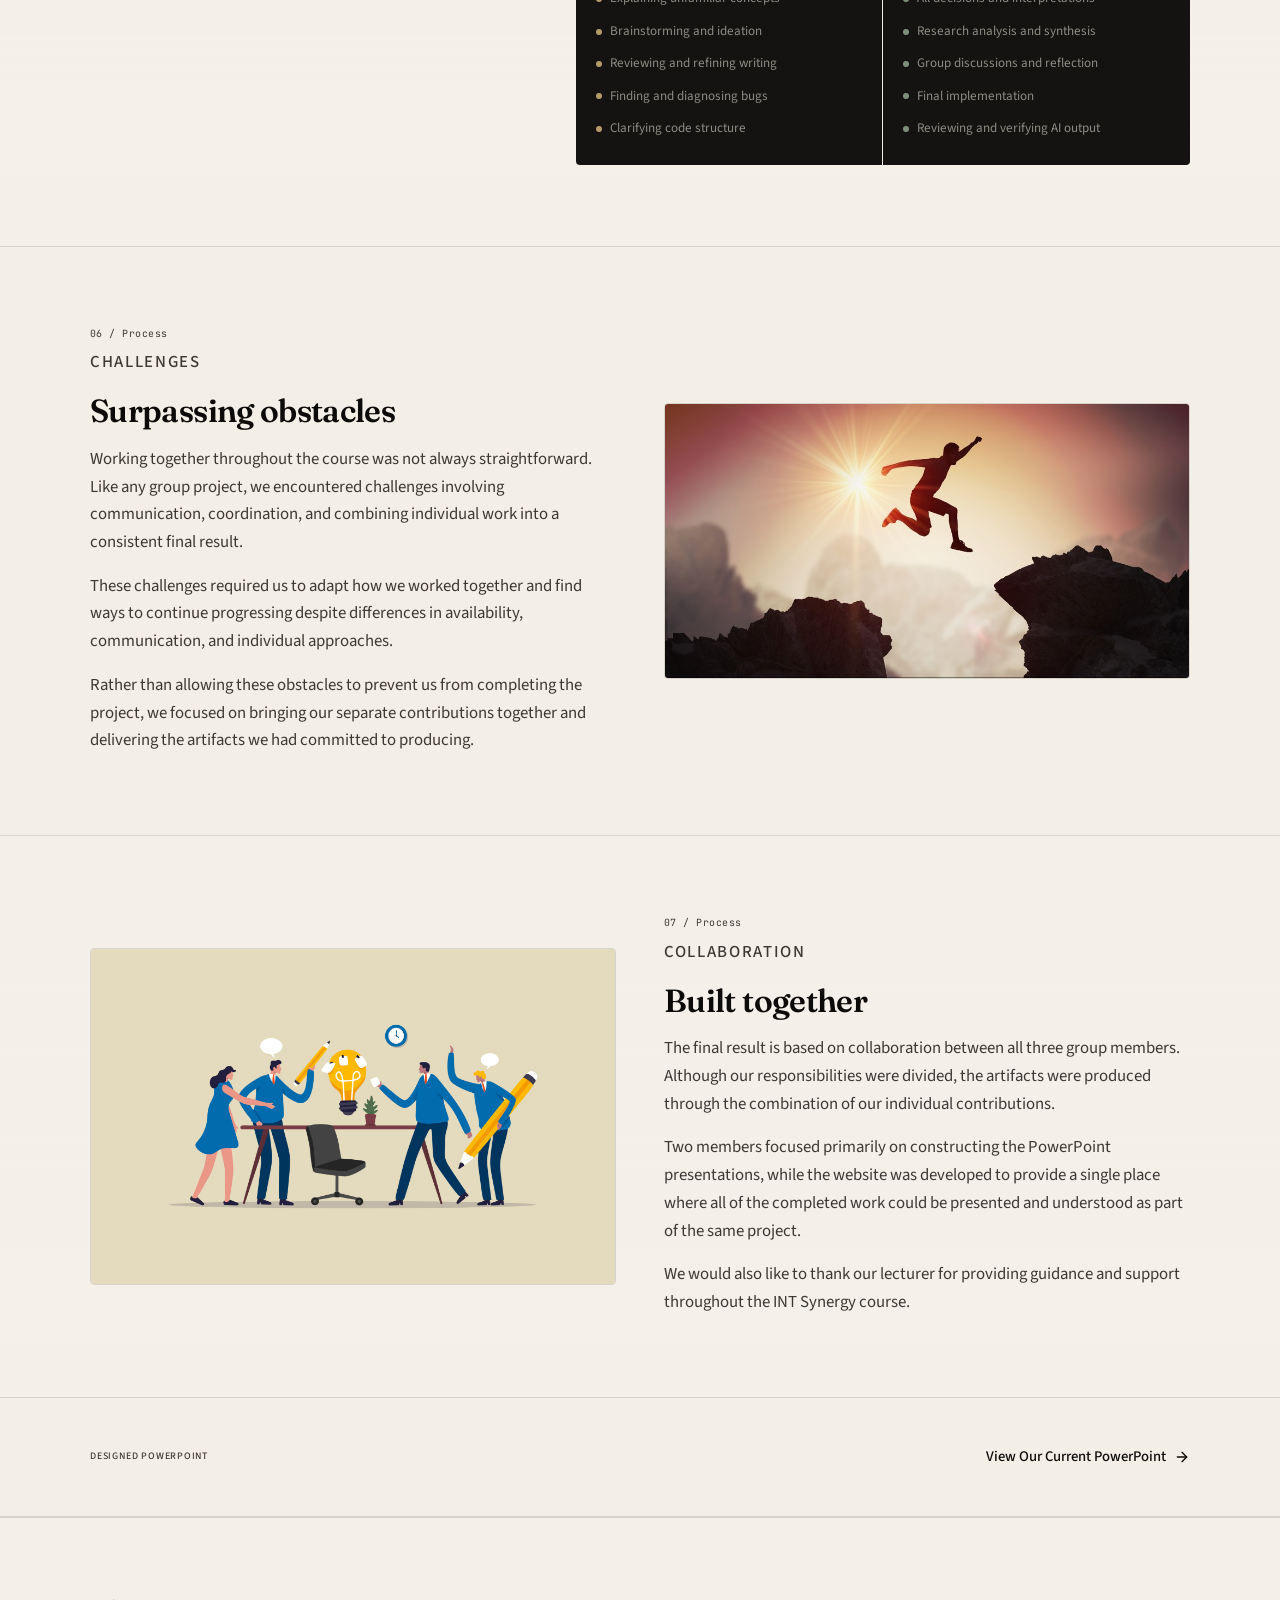
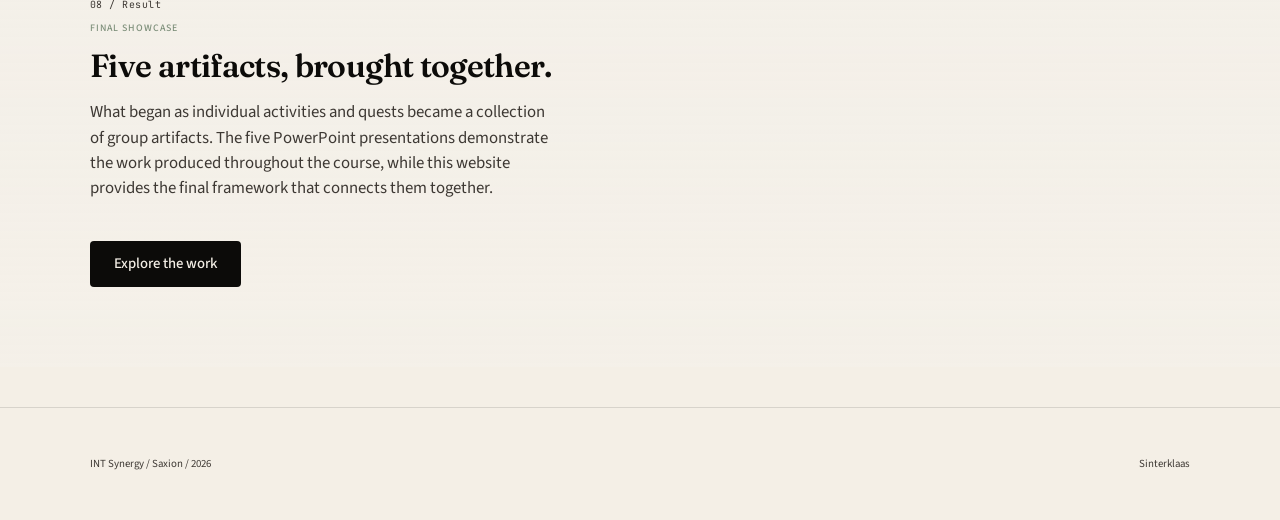
==== commit c1337c8f: "Unify dropdowns, fix typography contrast, redesign artifact pages - Dropdown naming: consistent 'Nam" ====
--- a/index.html
+++ b/index.html
@@ -30,11 +30,11 @@
           <span class="nav-chevron" aria-hidden="true"></span>
         </button>
         <div class="nav-dropdown-menu" role="menu">
-          <a href="quests/artifact-01.html" role="menuitem">Good, Bad, Funny <span class="nav-item-num">01</span></a>
-          <a href="quests/artifact-02.html" role="menuitem">GiGo <span class="nav-item-num">02</span></a>
-          <a href="quests/artifact-03.html" role="menuitem">Lost in Translation <span class="nav-item-num">03</span></a>
-          <a href="quests/artifact-04.html" role="menuitem">The Culture Games <span class="nav-item-num">04</span></a>
-          <a href="quests/artifact-05.html" role="menuitem">Getting to know Maranda <span class="nav-item-num">05</span></a>
+          <a href="quests/artifact-01.html" role="menuitem">Cultural Stories <span class="nav-item-num">01</span></a>
+          <a href="quests/artifact-02.html" role="menuitem">AI &amp; GiGo <span class="nav-item-num">02</span></a>
+          <a href="quests/artifact-03.html" role="menuitem">Language &amp; Structure <span class="nav-item-num">03</span></a>
+          <a href="quests/artifact-04.html" role="menuitem">Hofstede's Dimensions <span class="nav-item-num">04</span></a>
+          <a href="quests/artifact-05.html" role="menuitem">Personal Reflection <span class="nav-item-num">05</span></a>
         </div>
       </div>
 
@@ -354,7 +354,7 @@
             came from — and what shapes our backgrounds, values, and perspectives.
           </p>
           <nav class="country-nav" aria-label="Countries">
-            <a href="#italy" class="is-active">Italy <span>01</span></a>
+            <a href="#italy">Italy <span>01</span></a>
             <a href="#iran">Iran <span>02</span></a>
             <a href="#netherlands">Netherlands <span>03</span></a>
           </nav>
@@ -446,16 +446,13 @@
           <div class="ai-cards">
             <article class="ai-card reveal">
               <div class="ai-card-icon" aria-hidden="true">
-                <svg width="24" height="24" viewBox="0 0 24 24" fill="none" stroke="currentColor" stroke-width="1.5" stroke-linecap="round" stroke-linejoin="round">
-                  <path d="M12 2a4 4 0 0 1 4 4v1a2 2 0 0 1 2 2v1a2 2 0 0 1-2 2h-1l3 3m-3-3h-4m4 0v4m-4-4H8m0 0v4m0-4H6m6 8a2 2 0 1 1 0-4 2 2 0 0 1 0 4z"/>
-                </svg>
+                <svg width="24" height="24" viewBox="0 0 24 24" fill="none" stroke="currentColor" stroke-width="1.5" stroke-linecap="round" stroke-linejoin="round"><path d="M20 21v-2a4 4 0 0 0-4-4H8a4 4 0 0 0-4 4v2"/><circle cx="12" cy="7" r="4"/></svg>
               </div>
               <span class="ai-card-number">01</span>
               <h3>AI Assistant</h3>
               <p>
-                We used AI as a research and writing assistant — for summaries, to understand
-                complex topics, brainstorm ideas, and refine our text. It helped us work faster
-                and stay more focused.
+                We used AI as a language and writing support tool — for understanding English concepts,
+                explaining lessons in our first language, and getting feedback on our work before submission.
               </p>
             </article>
 
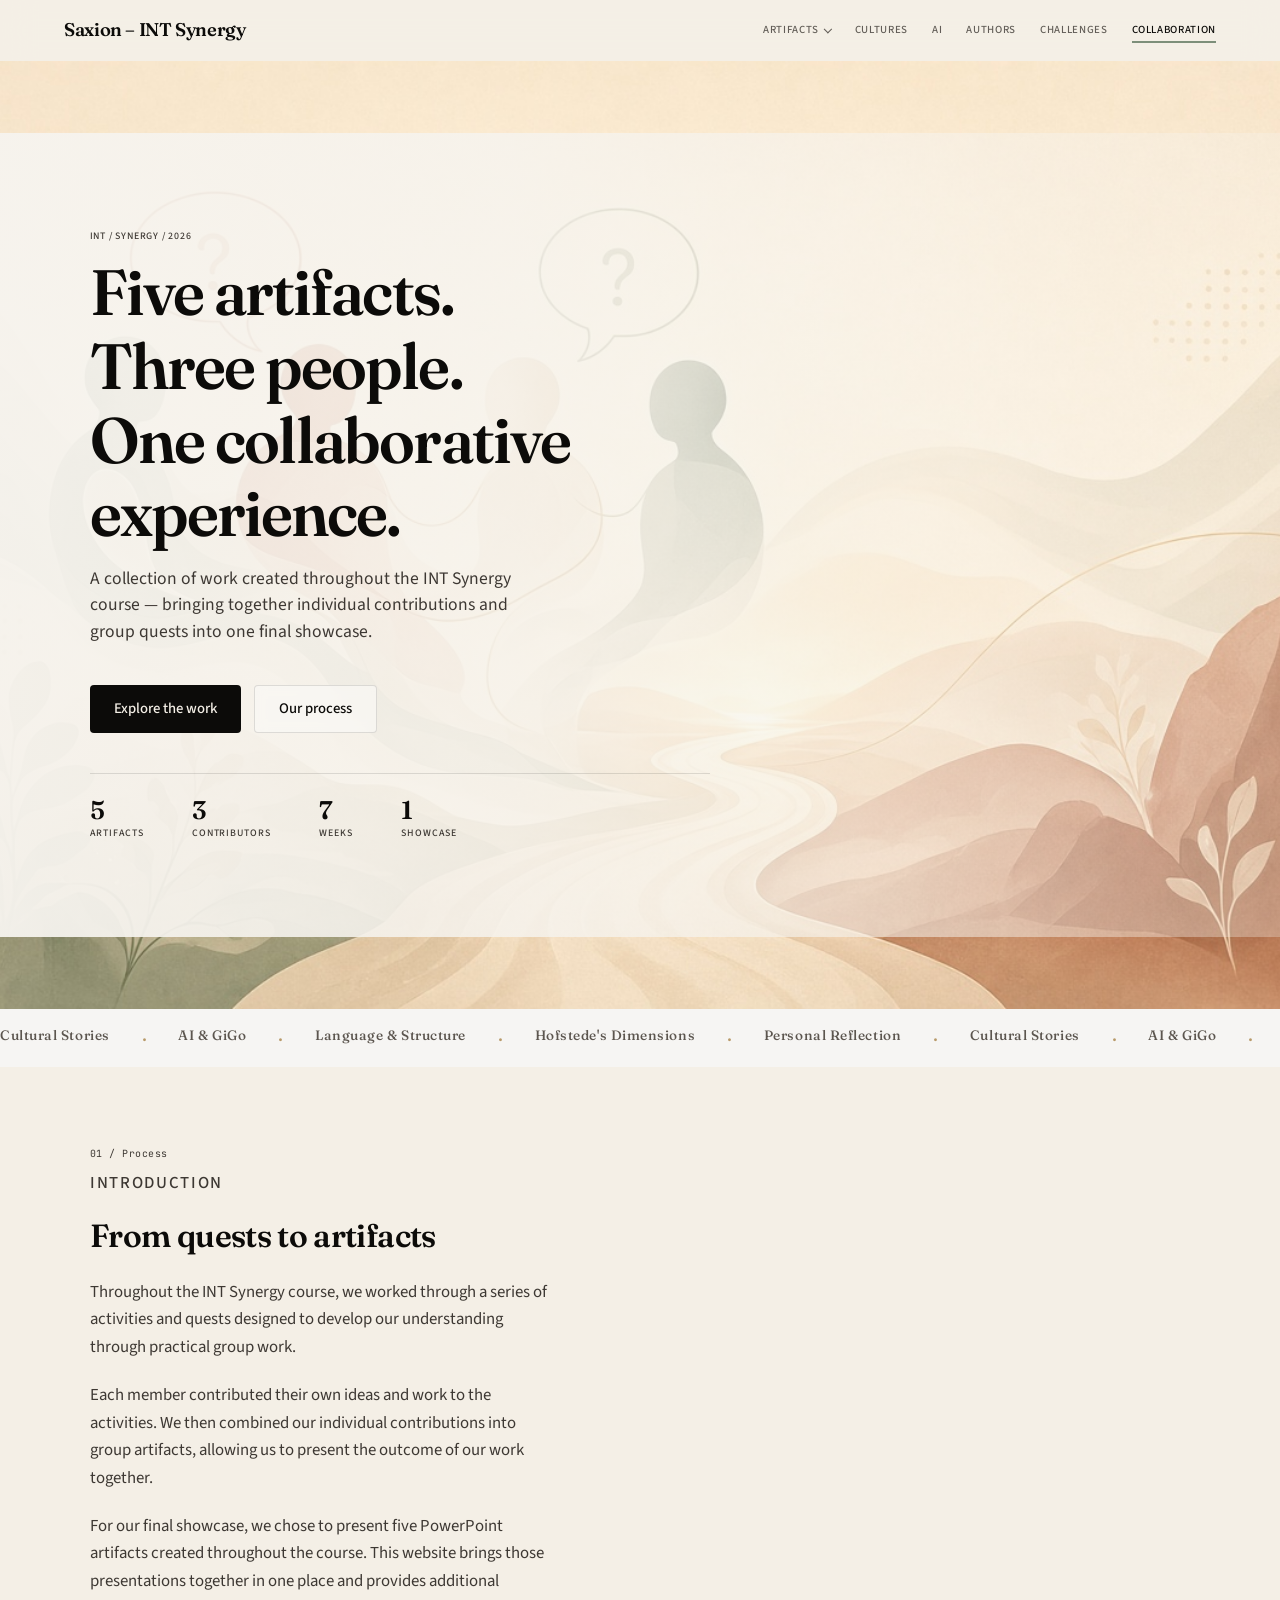
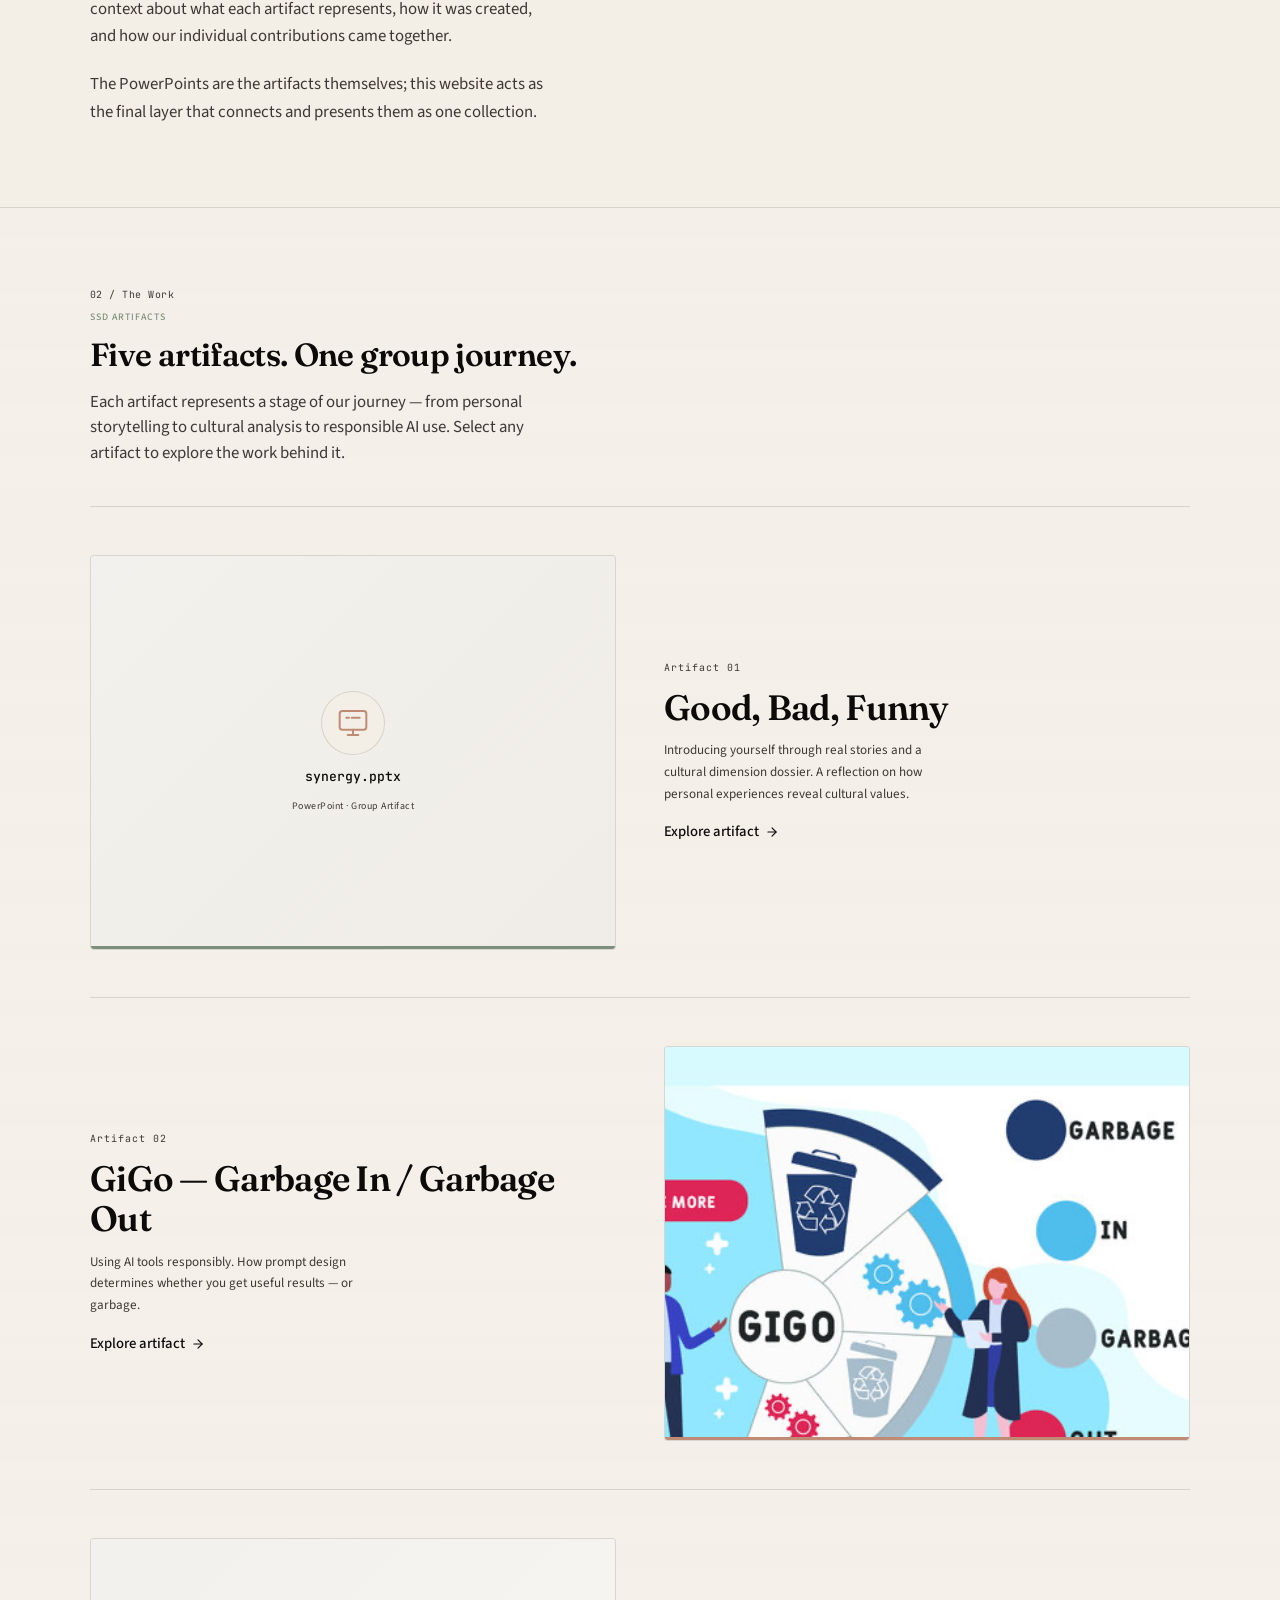
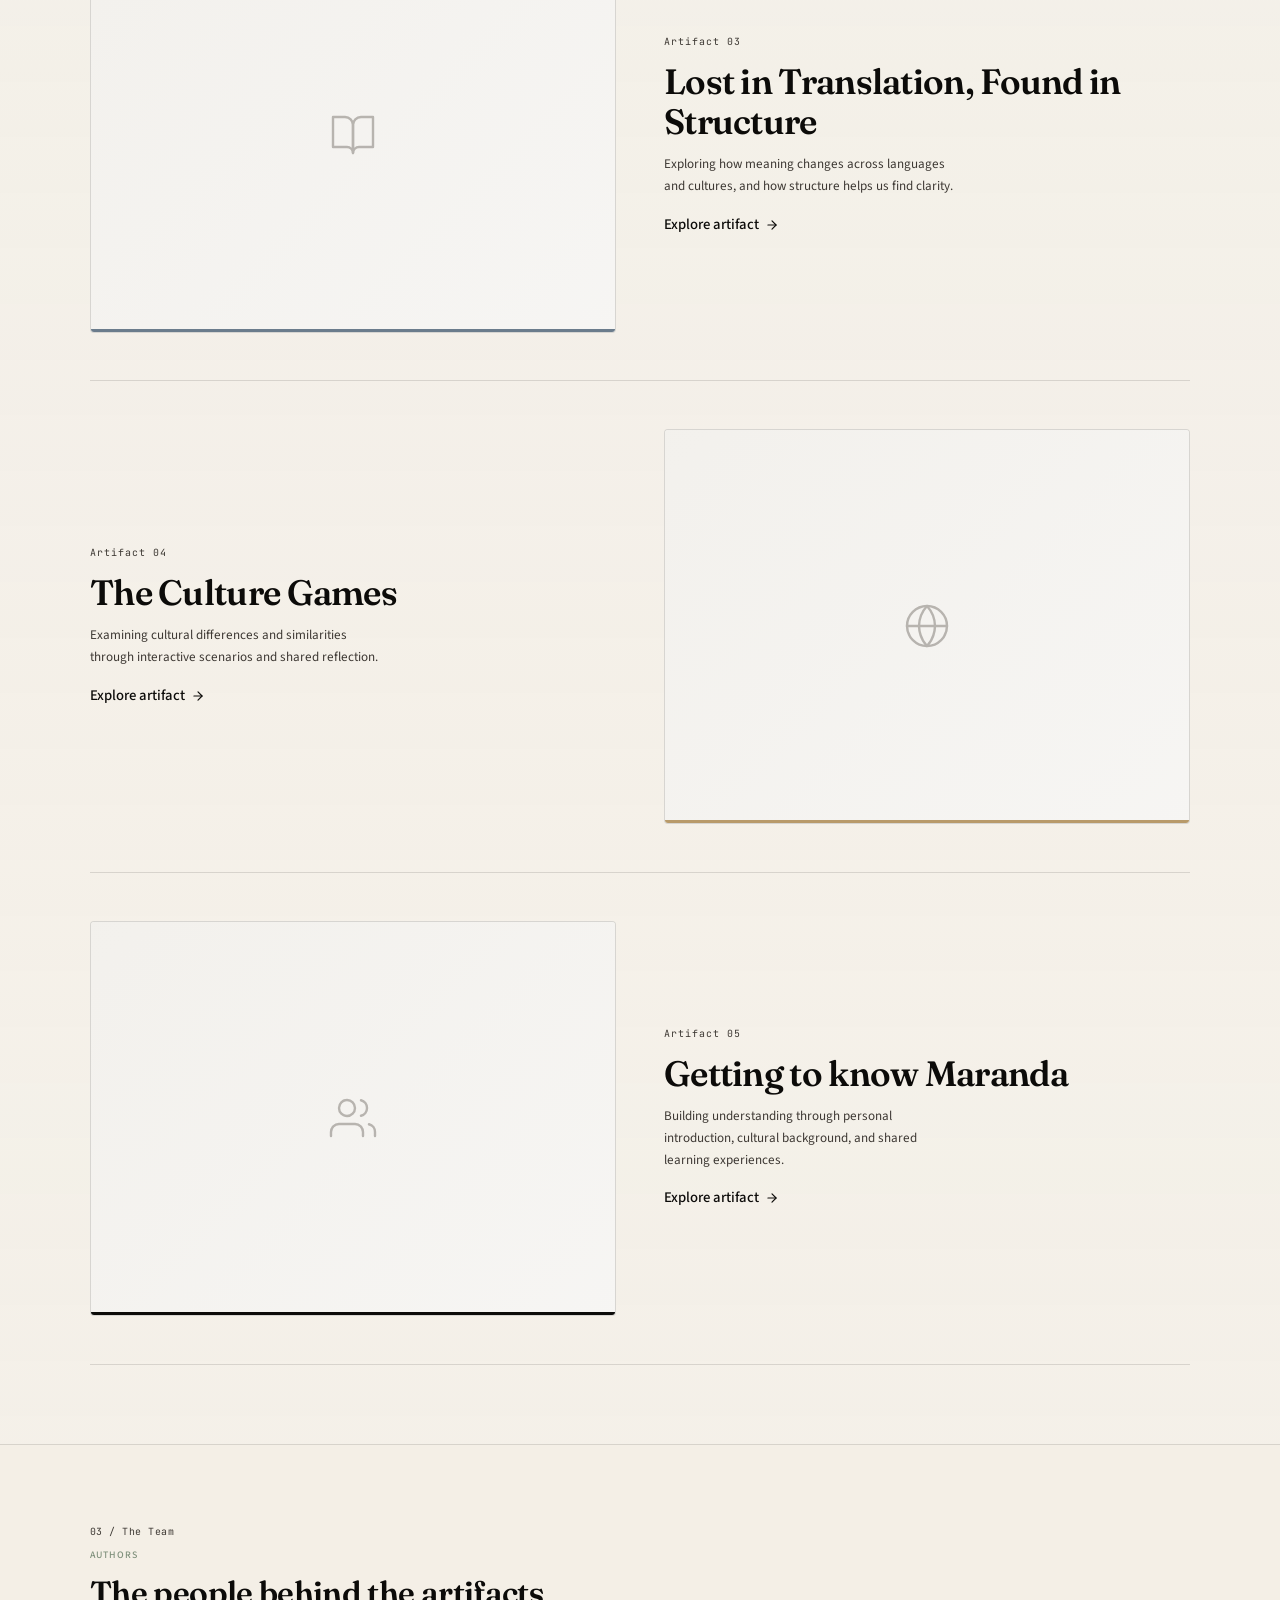
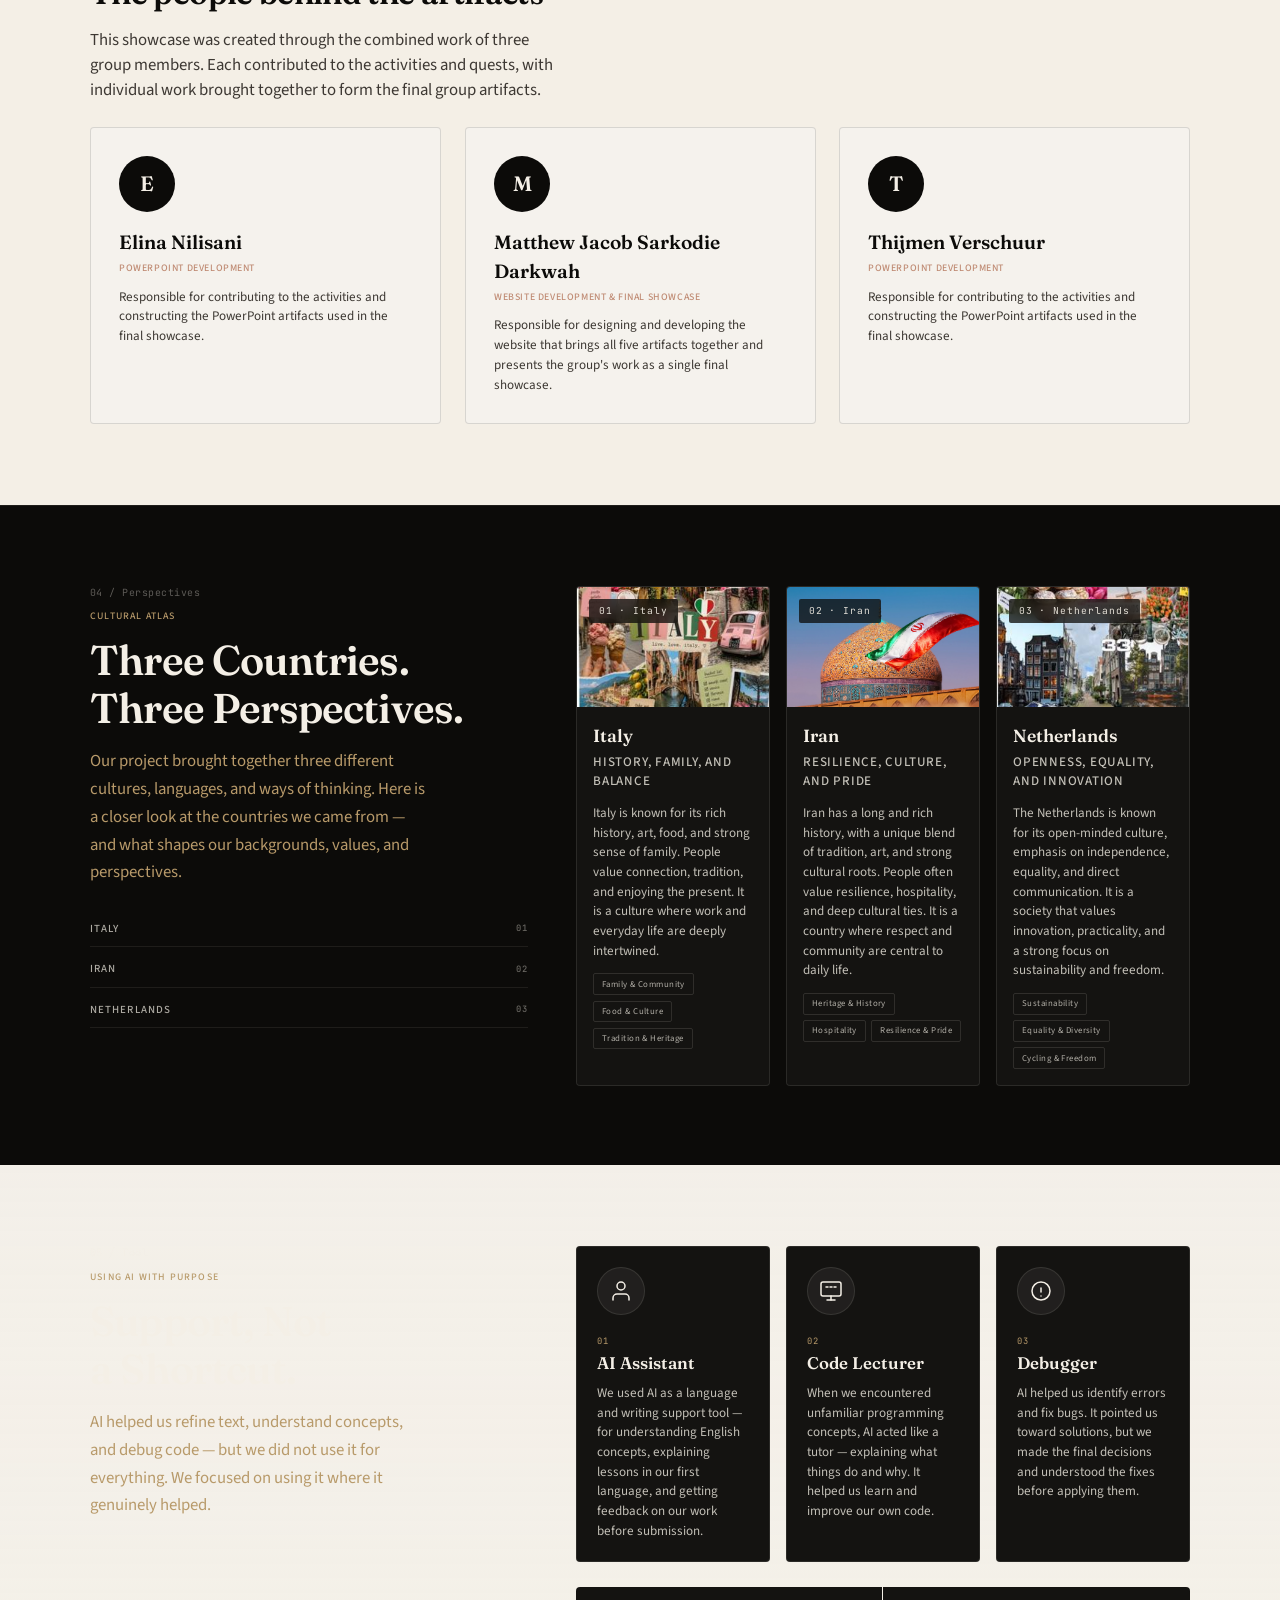
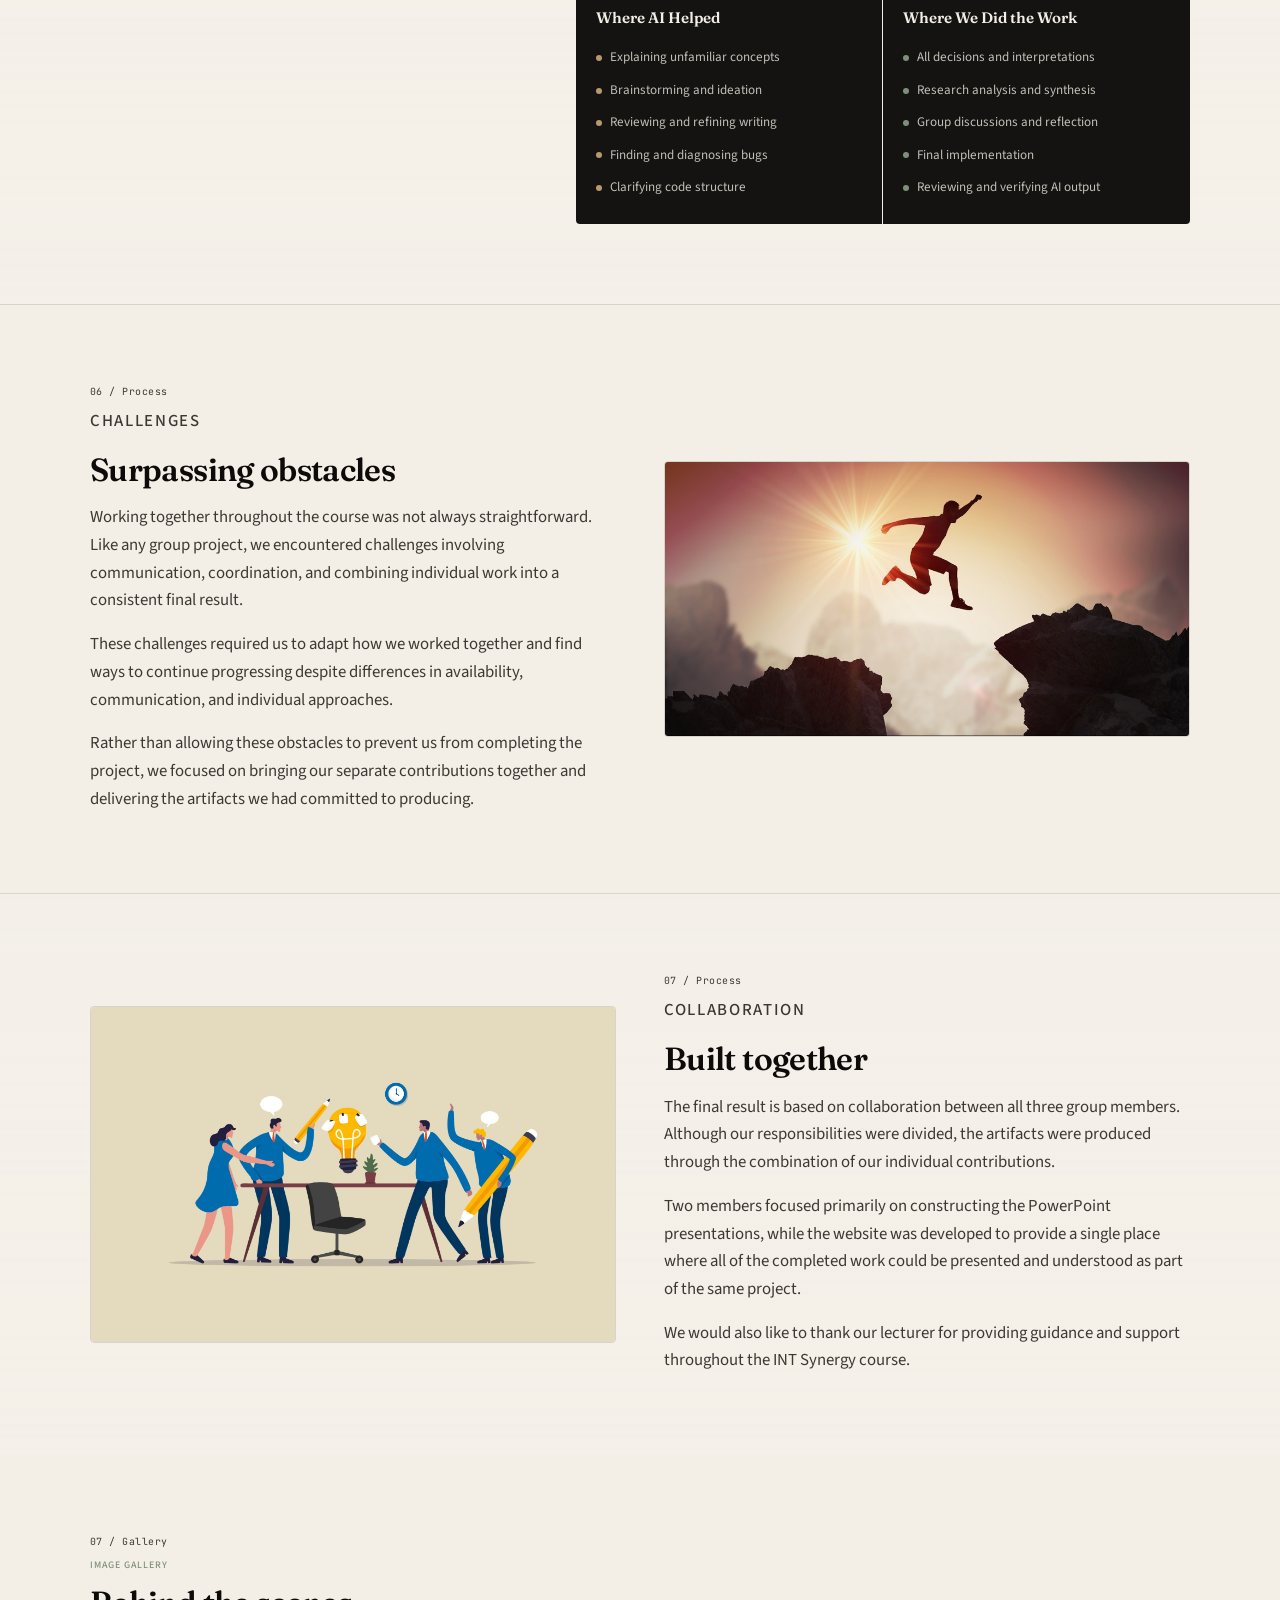
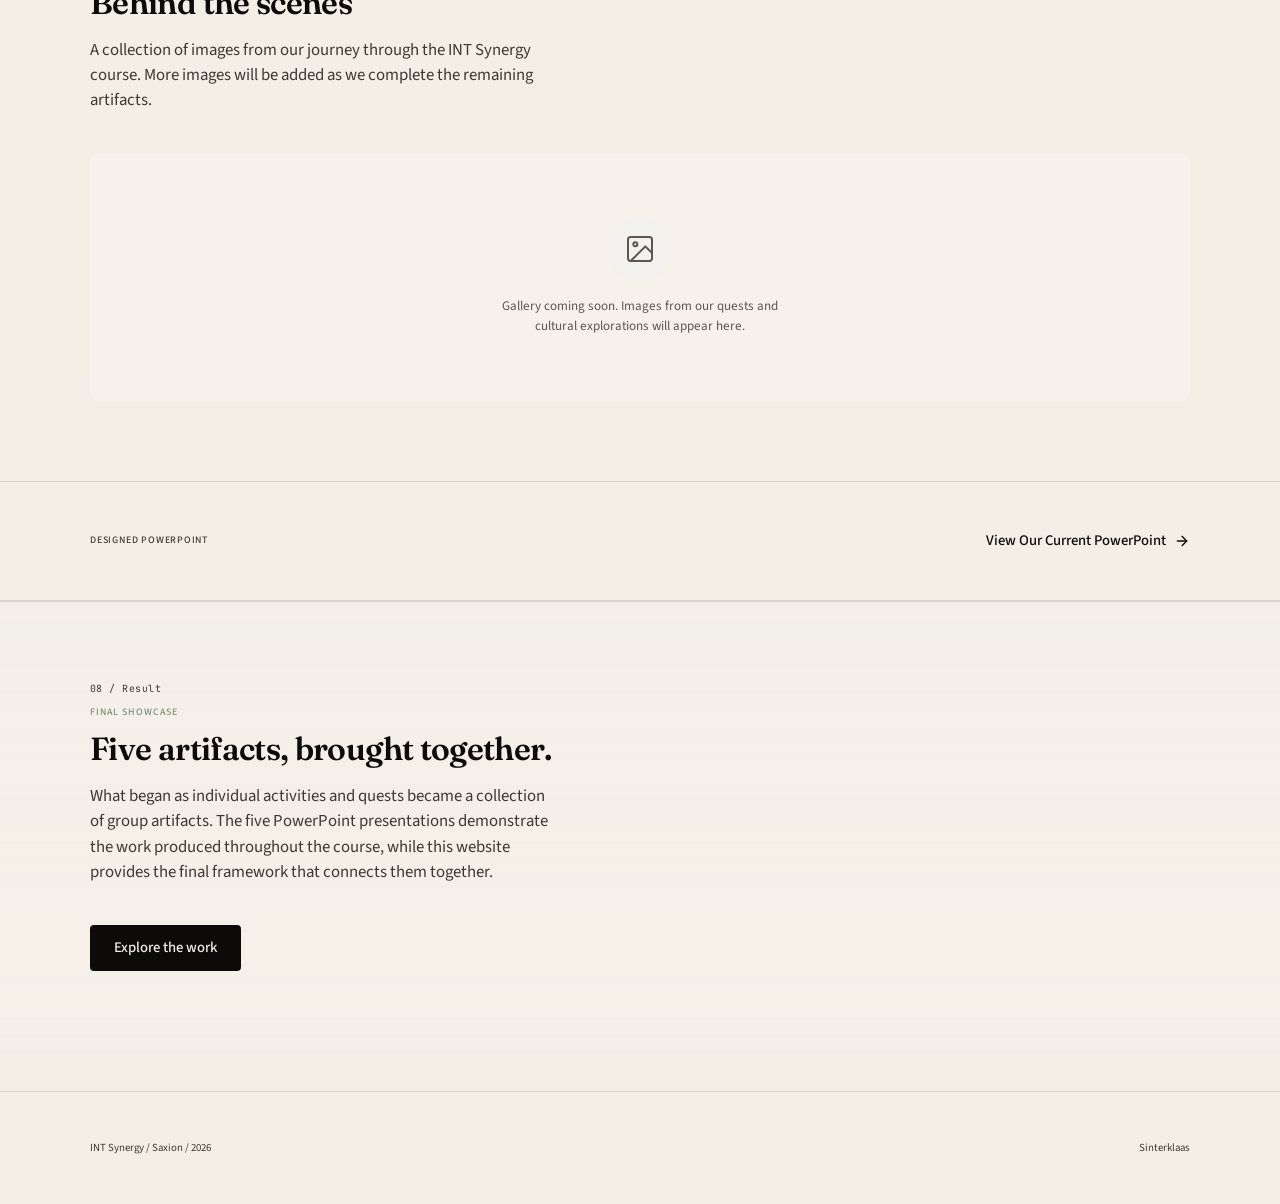
==== commit 6ec7ee9f: "Homepage improvements: icons, gallery, transition strip, dark text fix - Authors reordered alphabeti" ====
--- a/index.html
+++ b/index.html
@@ -90,6 +90,32 @@
         </div>
       </div>
     </section>
+
+    <!-- ========================= [Transition Strip] ========================= -->
+    <div class="transition-strip" aria-hidden="true">
+      <div class="transition-track">
+        <span>Cultural Stories</span>
+        <span class="transition-dot">·</span>
+        <span>AI &amp; GiGo</span>
+        <span class="transition-dot">·</span>
+        <span>Language &amp; Structure</span>
+        <span class="transition-dot">·</span>
+        <span>Hofstede's Dimensions</span>
+        <span class="transition-dot">·</span>
+        <span>Personal Reflection</span>
+        <span class="transition-dot">·</span>
+        <span>Cultural Stories</span>
+        <span class="transition-dot">·</span>
+        <span>AI &amp; GiGo</span>
+        <span class="transition-dot">·</span>
+        <span>Language &amp; Structure</span>
+        <span class="transition-dot">·</span>
+        <span>Hofstede's Dimensions</span>
+        <span class="transition-dot">·</span>
+        <span>Personal Reflection</span>
+        <span class="transition-dot">·</span>
+      </div>
+    </div>
 
     <!-- ========================= [Introduction] ========================= -->
     <section class="intro" id="how">
@@ -193,7 +219,9 @@
         <!-- Artifact 03 -->
         <article class="artifact-exhibit reveal" data-delay="80">
           <div class="artifact-exhibit-visual">
-            <div class="artifact-visual-placeholder" aria-hidden="true">03</div>
+            <div class="artifact-exhibit-icon" aria-hidden="true">
+              <svg width="48" height="48" viewBox="0 0 24 24" fill="none" stroke="currentColor" stroke-width="1.2" stroke-linecap="round" stroke-linejoin="round"><path d="M2 3h6a4 4 0 0 1 4 4v14a3 3 0 0 0-3-3H2z"/><path d="M22 3h-6a4 4 0 0 0-4 4v14a3 3 0 0 1 3-3h7z"/></svg>
+            </div>
             <div class="artifact-accent-bar artifact-accent-bar--slate" aria-hidden="true"></div>
           </div>
           <div class="artifact-exhibit-content">
@@ -216,7 +244,9 @@
         <!-- Artifact 04 -->
         <article class="artifact-exhibit artifact-exhibit--reverse reveal" data-delay="80">
           <div class="artifact-exhibit-visual">
-            <div class="artifact-visual-placeholder" aria-hidden="true">04</div>
+            <div class="artifact-exhibit-icon" aria-hidden="true">
+              <svg width="48" height="48" viewBox="0 0 24 24" fill="none" stroke="currentColor" stroke-width="1.2" stroke-linecap="round" stroke-linejoin="round"><circle cx="12" cy="12" r="10"/><line x1="2" y1="12" x2="22" y2="12"/><path d="M12 2a15.3 15.3 0 0 1 4 10 15.3 15.3 0 0 1-4 10 15.3 15.3 0 0 1-4-10 15.3 15.3 0 0 1 4-10z"/></svg>
+            </div>
             <div class="artifact-accent-bar artifact-accent-bar--gold" aria-hidden="true"></div>
           </div>
           <div class="artifact-exhibit-content">
@@ -239,7 +269,9 @@
         <!-- Artifact 05 -->
         <article class="artifact-exhibit reveal" data-delay="80">
           <div class="artifact-exhibit-visual">
-            <div class="artifact-visual-placeholder" aria-hidden="true">05</div>
+            <div class="artifact-exhibit-icon" aria-hidden="true">
+              <svg width="48" height="48" viewBox="0 0 24 24" fill="none" stroke="currentColor" stroke-width="1.2" stroke-linecap="round" stroke-linejoin="round"><path d="M17 21v-2a4 4 0 0 0-4-4H5a4 4 0 0 0-4 4v2"/><circle cx="9" cy="7" r="4"/><path d="M23 21v-2a4 4 0 0 0-3-3.87"/><path d="M16 3.13a4 4 0 0 1 0 7.75"/></svg>
+            </div>
             <div class="artifact-accent-bar artifact-accent-bar--ink" aria-hidden="true"></div>
           </div>
           <div class="artifact-exhibit-content">
@@ -275,6 +307,25 @@
 
         <div class="authors-grid">
           <article class="author-card reveal">
+            <div class="author-avatar" aria-hidden="true">E</div>
+            <h3>Elina Nilisani</h3>
+            <span class="author-role">PowerPoint development</span>
+            <p>
+              Responsible for contributing to the activities and constructing the
+              PowerPoint artifacts used in the final showcase.
+            </p>
+            <div class="author-popover">
+              <a href="mailto:597889@student.saxion.nl" aria-label="Email Elina">
+                <span class="social-icon" aria-hidden="true">✉</span>
+                <span class="social-content">
+                  <small>Saxion Student ID</small>
+                  <span>597889</span>
+                </span>
+              </a>
+            </div>
+          </article>
+
+          <article class="author-card reveal" data-delay="80">
             <div class="author-avatar" aria-hidden="true">M</div>
             <h3>Matthew Jacob Sarkodie Darkwah</h3>
             <span class="author-role">Website development &amp; final showcase</span>
@@ -295,25 +346,6 @@
                 <span class="social-content">
                   <small>GitHub</small>
                   <span>github.com/MatthewJacobSD</span>
-                </span>
-              </a>
-            </div>
-          </article>
-
-          <article class="author-card reveal" data-delay="80">
-            <div class="author-avatar" aria-hidden="true">E</div>
-            <h3>Elina Nilisani</h3>
-            <span class="author-role">PowerPoint development</span>
-            <p>
-              Responsible for contributing to the activities and constructing the
-              PowerPoint artifacts used in the final showcase.
-            </p>
-            <div class="author-popover">
-              <a href="mailto:597889@student.saxion.nl" aria-label="Email Elina">
-                <span class="social-icon" aria-hidden="true">✉</span>
-                <span class="social-content">
-                  <small>Saxion Student ID</small>
-                  <span>597889</span>
                 </span>
               </a>
             </div>
@@ -575,6 +607,29 @@
       </div>
     </section>
 
+    <!-- ========================= [Gallery] ========================= -->
+    <section class="gallery-section" id="gallery">
+      <div class="container">
+        <span class="section-number">07 / Gallery</span>
+        <p class="section-kicker">Image Gallery</p>
+        <h2 class="display">Behind the scenes</h2>
+        <p class="section-intro">
+          A collection of images from our journey through the INT Synergy course.
+          More images will be added as we complete the remaining artifacts.
+        </p>
+        <div class="gallery-empty">
+          <div class="gallery-empty-icon">
+            <svg width="32" height="32" viewBox="0 0 24 24" fill="none" stroke="currentColor" stroke-width="1.5" stroke-linecap="round" stroke-linejoin="round" aria-hidden="true">
+              <rect x="3" y="3" width="18" height="18" rx="2" ry="2"/>
+              <circle cx="8.5" cy="8.5" r="1.5"/>
+              <polyline points="21 15 16 10 5 21"/>
+            </svg>
+          </div>
+          <p>Gallery coming soon. Images from our quests and cultural explorations will appear here.</p>
+        </div>
+      </div>
+    </section>
+
     <!-- ========================= [PowerPoint Section] ========================= -->
     <section class="site-powerpoint">
       <div class="container">
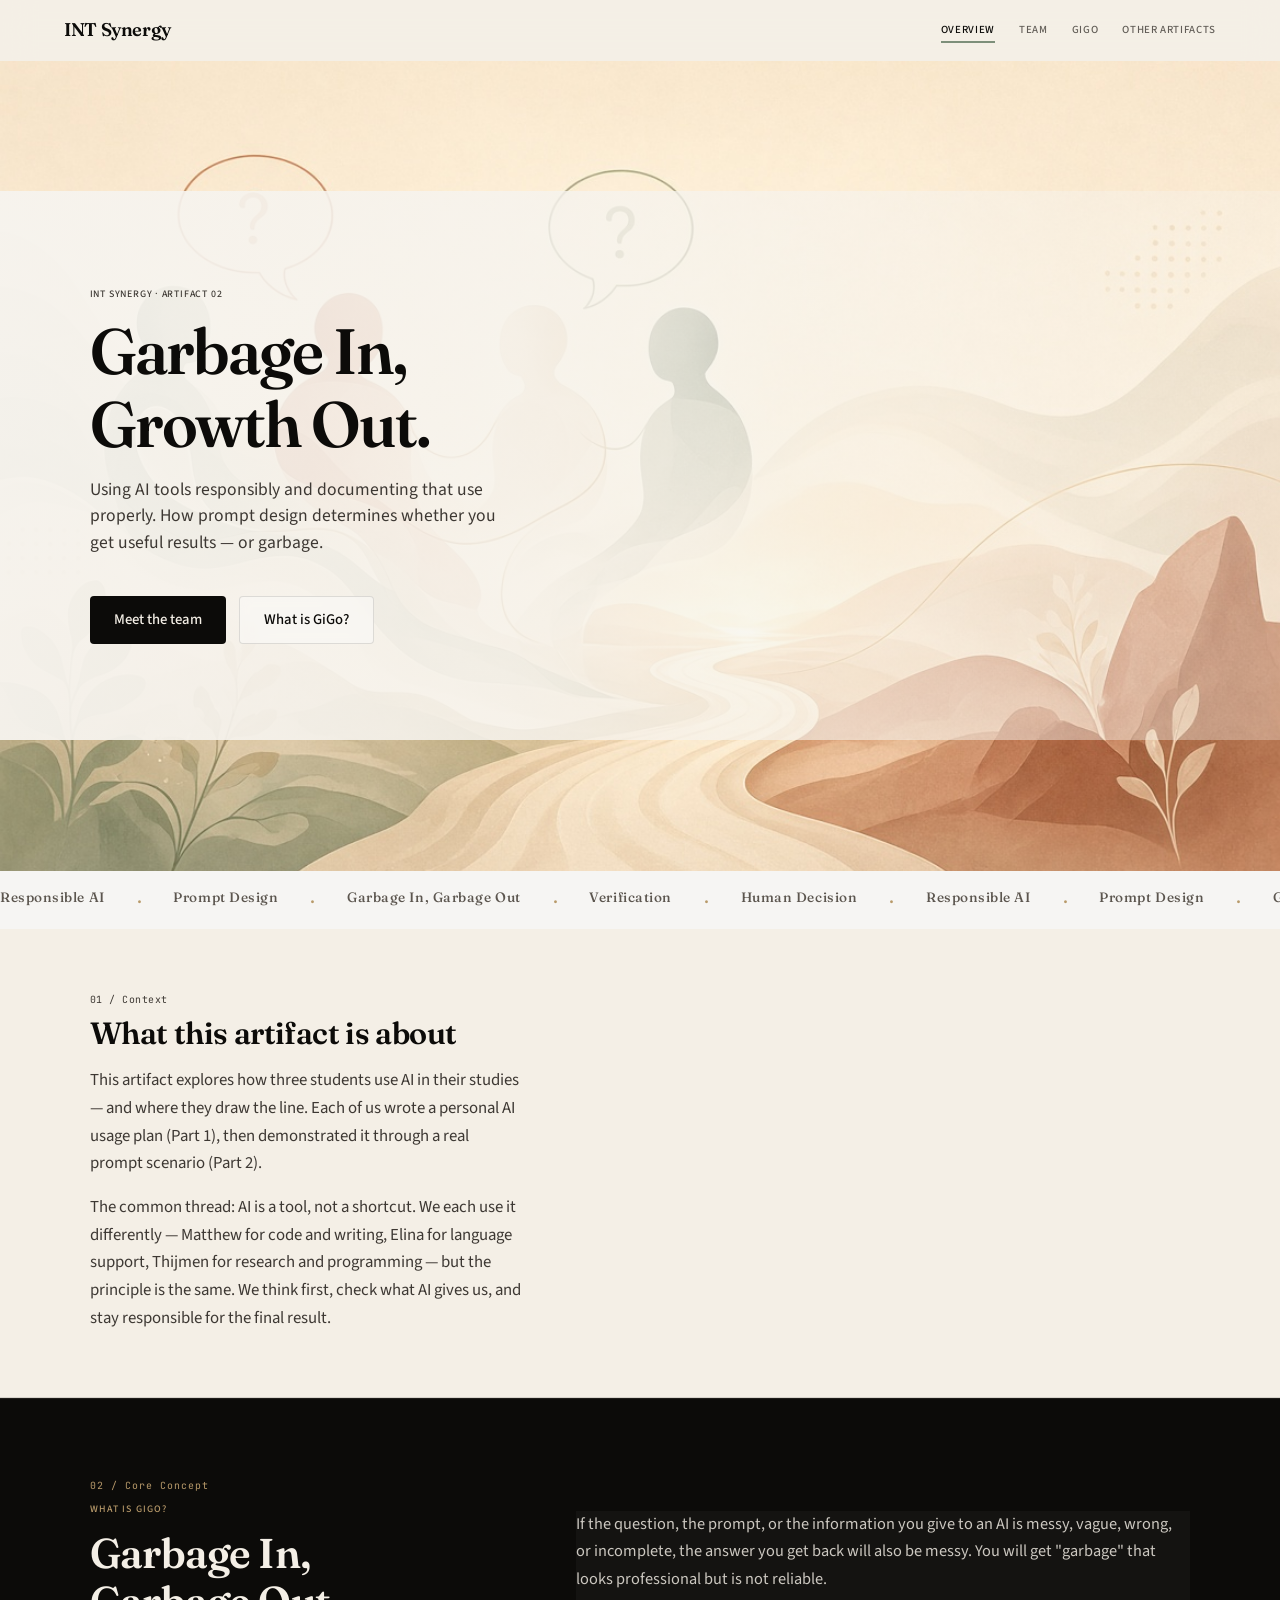
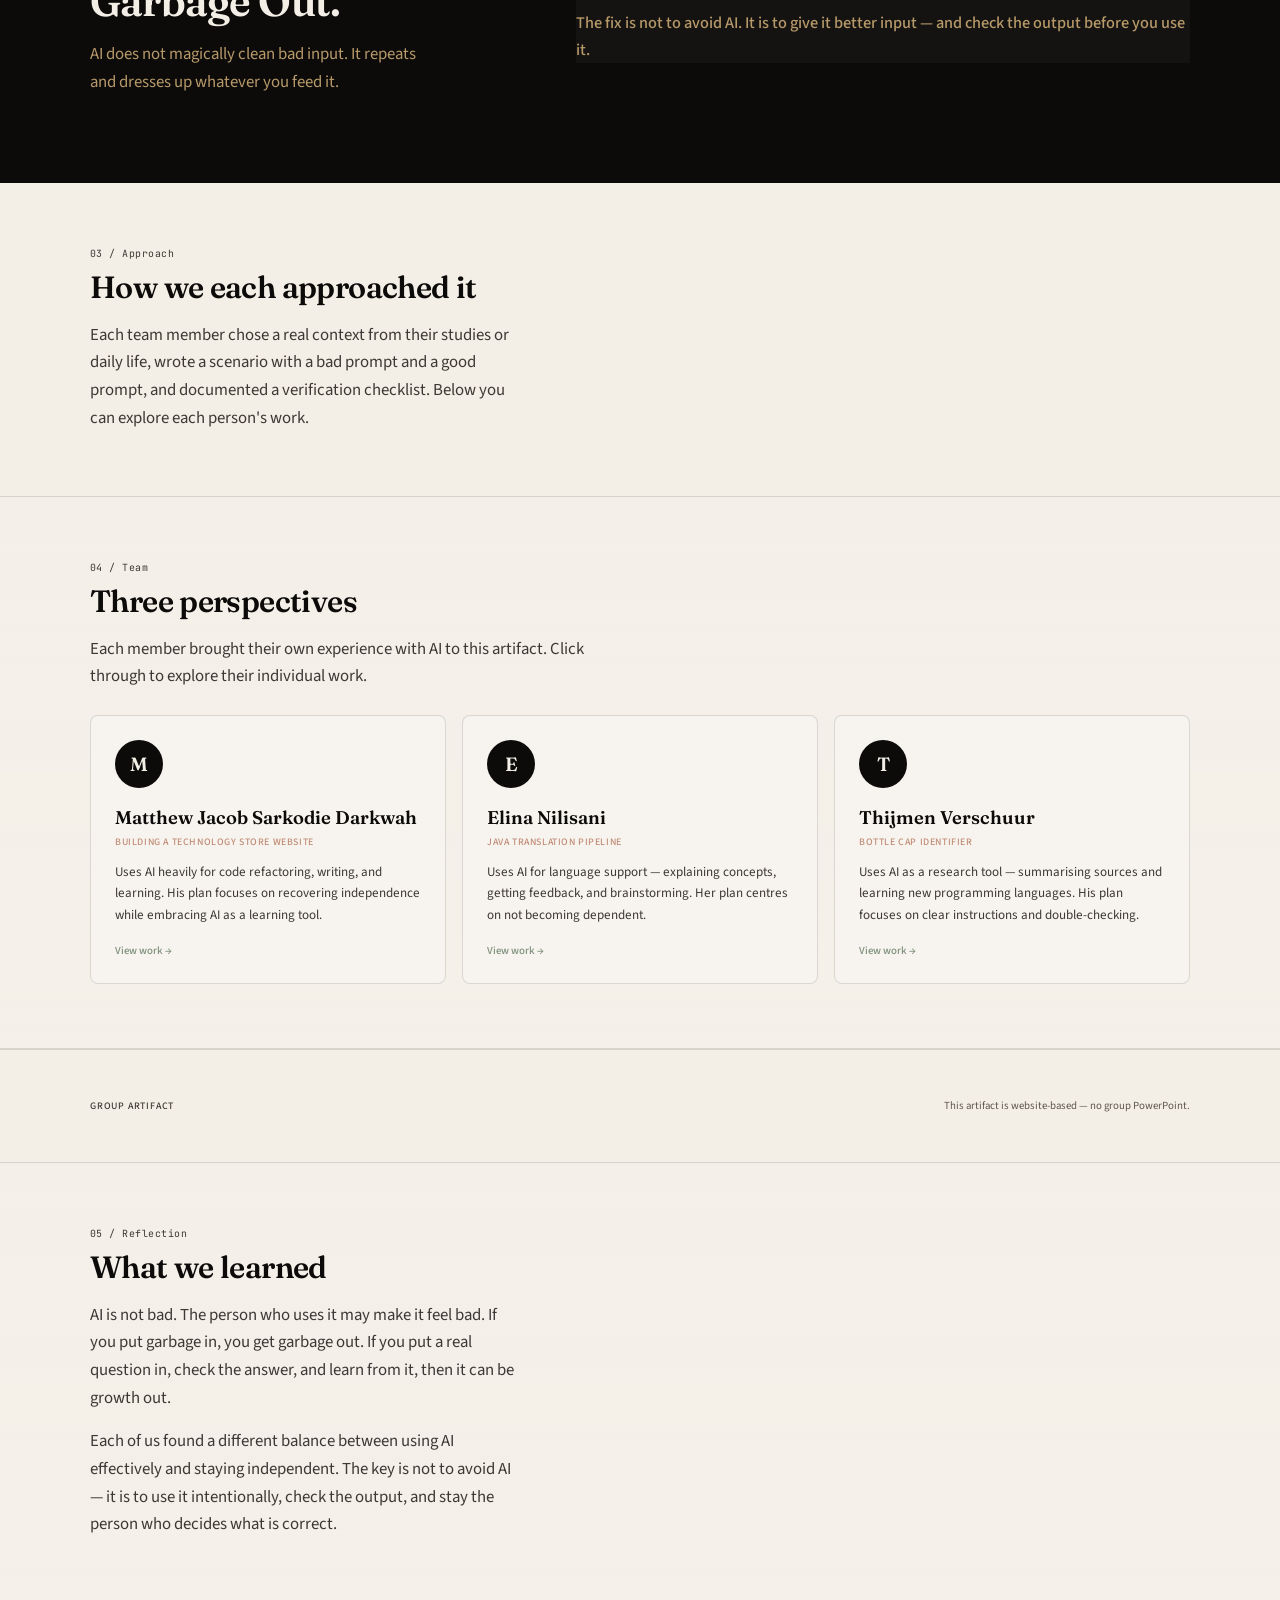
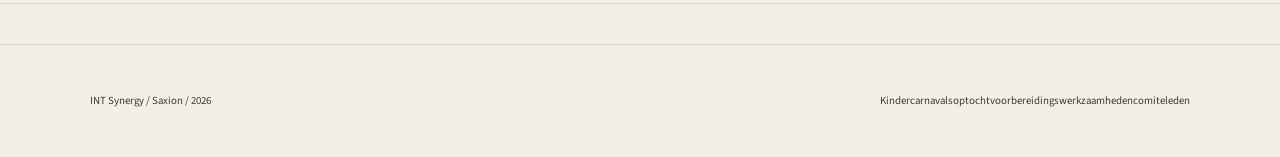
==== commit b95517f2: "Restructure: Artifact 2 focus, team pages, data as JSON - Moved all non-Artifact-2 content to coming" ====
--- a/index.html
+++ b/index.html
@@ -3,89 +3,45 @@
 <head>
   <meta charset="UTF-8" />
   <meta name="viewport" content="width=device-width, initial-scale=1.0" />
-  <title>INT Synergy – Artifact Showcase</title>
-  <meta name="description" content="A group project bringing together five artifacts created throughout the INT Synergy course." />
+  <title>INT Synergy — Artifact 02: Garbage In, Growth Out</title>
+  <meta name="description" content="Using AI tools responsibly. How prompt design determines whether you get useful results — or garbage." />
 
   <link rel="preconnect" href="https://fonts.googleapis.com" />
   <link rel="preconnect" href="https://fonts.gstatic.com" crossorigin />
   <link href="https://fonts.googleapis.com/css2?family=Fraunces:opsz,wght@9..144,400;9..144,600&family=Source+Sans+3:wght@400;500;600&family=JetBrains+Mono:wght@400;500&display=swap" rel="stylesheet" />
 
   <link rel="stylesheet" href="css/global.css" />
+  <link rel="stylesheet" href="css/artifact-2.css" />
 </head>
 <body>
 
   <!-- ========================= [Header] ========================= -->
   <header class="site-header">
-    <a class="logo" href="index.html">Saxion – INT Synergy</a>
-
+    <a class="logo" href="index.html">INT Synergy</a>
     <nav class="primary-nav" aria-label="Primary">
-      <div class="nav-dropdown">
-        <button
-          class="nav-dropdown-toggle"
-          type="button"
-          aria-expanded="false"
-          aria-haspopup="true"
-        >
-          Artifacts
-          <span class="nav-chevron" aria-hidden="true"></span>
-        </button>
-        <div class="nav-dropdown-menu" role="menu">
-          <a href="quests/artifact-01.html" role="menuitem">Cultural Stories <span class="nav-item-num">01</span></a>
-          <a href="quests/artifact-02.html" role="menuitem">AI &amp; GiGo <span class="nav-item-num">02</span></a>
-          <a href="quests/artifact-03.html" role="menuitem">Language &amp; Structure <span class="nav-item-num">03</span></a>
-          <a href="quests/artifact-04.html" role="menuitem">Hofstede's Dimensions <span class="nav-item-num">04</span></a>
-          <a href="quests/artifact-05.html" role="menuitem">Personal Reflection <span class="nav-item-num">05</span></a>
-        </div>
-      </div>
-
-      <a href="#countries">Cultures</a>
-      <a href="#ai-purpose">AI</a>
-      <a href="#authors">Authors</a>
-      <a href="#challenges">Challenges</a>
-      <a href="#collaboration">Collaboration</a>
+      <a href="#overview" class="nav-active">Overview</a>
+      <a href="#team">Team</a>
+      <a href="#gigo">GiGo</a>
+      <a href="coming-soon/index.html">Other Artifacts</a>
     </nav>
   </header>
 
   <main>
 
     <!-- ========================= [Hero] ========================= -->
-    <section class="hero hero--full" aria-label="Introduction">
+    <section class="hero hero--full" id="overview">
       <div class="hero-overlay">
         <div class="hero-copy">
-          <p class="eyebrow">INT / Synergy / 2026</p>
-          <h1 class="hero-display">
-            Five artifacts.<br />
-            Three people.<br />
-            One collaborative experience.
-          </h1>
+          <p class="eyebrow">INT Synergy · Artifact 02</p>
+          <h1 class="hero-display">Garbage In,<br> Growth Out.</h1>
           <p class="hero-sub">
-            A collection of work created throughout the INT Synergy course —
-            bringing together individual contributions and group quests
-            into one final showcase.
-          </p>
-
+            Using AI tools responsibly and documenting that use properly.
+            How prompt design determines whether you get useful results
+            — or garbage.
+          </p>
           <div class="cta-row">
-            <a class="cta solid" href="#artifacts">Explore the work</a>
-            <a class="cta ghost" href="#how">Our process</a>
-          </div>
-
-          <div class="hero-stats" role="list">
-            <div class="hero-stat" role="listitem">
-              <span class="hero-stat-value">5</span>
-              <span class="hero-stat-label">Artifacts</span>
-            </div>
-            <div class="hero-stat" role="listitem">
-              <span class="hero-stat-value">3</span>
-              <span class="hero-stat-label">Contributors</span>
-            </div>
-            <div class="hero-stat" role="listitem">
-              <span class="hero-stat-value">7</span>
-              <span class="hero-stat-label">Weeks</span>
-            </div>
-            <div class="hero-stat" role="listitem">
-              <span class="hero-stat-value">1</span>
-              <span class="hero-stat-label">Showcase</span>
-            </div>
+            <a class="cta solid" href="#team">Meet the team</a>
+            <a class="cta ghost" href="#gigo">What is GiGo?</a>
           </div>
         </div>
       </div>
@@ -94,573 +50,162 @@
     <!-- ========================= [Transition Strip] ========================= -->
     <div class="transition-strip" aria-hidden="true">
       <div class="transition-track">
-        <span>Cultural Stories</span>
-        <span class="transition-dot">·</span>
-        <span>AI &amp; GiGo</span>
-        <span class="transition-dot">·</span>
-        <span>Language &amp; Structure</span>
-        <span class="transition-dot">·</span>
-        <span>Hofstede's Dimensions</span>
-        <span class="transition-dot">·</span>
-        <span>Personal Reflection</span>
-        <span class="transition-dot">·</span>
-        <span>Cultural Stories</span>
-        <span class="transition-dot">·</span>
-        <span>AI &amp; GiGo</span>
-        <span class="transition-dot">·</span>
-        <span>Language &amp; Structure</span>
-        <span class="transition-dot">·</span>
-        <span>Hofstede's Dimensions</span>
-        <span class="transition-dot">·</span>
-        <span>Personal Reflection</span>
+        <span>Responsible AI</span>
+        <span class="transition-dot">·</span>
+        <span>Prompt Design</span>
+        <span class="transition-dot">·</span>
+        <span>Garbage In, Garbage Out</span>
+        <span class="transition-dot">·</span>
+        <span>Verification</span>
+        <span class="transition-dot">·</span>
+        <span>Human Decision</span>
+        <span class="transition-dot">·</span>
+        <span>Responsible AI</span>
+        <span class="transition-dot">·</span>
+        <span>Prompt Design</span>
+        <span class="transition-dot">·</span>
+        <span>Garbage In, Garbage Out</span>
+        <span class="transition-dot">·</span>
+        <span>Verification</span>
+        <span class="transition-dot">·</span>
+        <span>Human Decision</span>
         <span class="transition-dot">·</span>
       </div>
     </div>
 
-    <!-- ========================= [Introduction] ========================= -->
-    <section class="intro" id="how">
-      <div class="container">
-        <span class="section-number">01 / Process</span>
-        <p class="section-kicker">Introduction</p>
-        <h2 class="display">From quests to artifacts</h2>
-        <p>
-          Throughout the INT Synergy course, we worked through a series of activities
-          and quests designed to develop our understanding through practical group work.
-        </p>
-        <p>
-          Each member contributed their own ideas and work to the activities. We then
-          combined our individual contributions into group artifacts, allowing us to
-          present the outcome of our work together.
-        </p>
-        <p>
-          For our final showcase, we chose to present five PowerPoint artifacts created
-          throughout the course. This website brings those presentations together in
-          one place and provides additional context about what each artifact represents,
-          how it was created, and how our individual contributions came together.
-        </p>
-        <p>
-          The PowerPoints are the artifacts themselves; this website acts as the final
-          layer that connects and presents them as one collection.
-        </p>
-      </div>
-    </section>
-
-    <!-- ========================= [Artifacts] ========================= -->
-    <section class="artifacts-section alt" id="artifacts">
-      <div class="container">
-        <div class="artifacts-header">
-          <span class="section-number">02 / The Work</span>
-          <p class="section-kicker">SSD Artifacts</p>
-          <h2 class="display">Five artifacts. One group journey.</h2>
-          <p class="section-intro">
-            Each artifact represents a stage of our journey — from personal storytelling
-            to cultural analysis to responsible AI use. Select any artifact to explore
-            the work behind it.
-          </p>
-        </div>
-
-        <!-- Artifact 01 -->
-        <article class="artifact-exhibit reveal">
-          <div class="artifact-exhibit-visual">
-            <div class="powerpoint-preview">
-              <div class="powerpoint-preview-icon" aria-hidden="true">
-                <svg width="32" height="32" viewBox="0 0 24 24" fill="none" stroke="currentColor" stroke-width="1.5" stroke-linecap="round" stroke-linejoin="round">
-                  <rect x="2" y="3" width="20" height="14" rx="2"/>
-                  <line x1="8" y1="21" x2="16" y2="21"/>
-                  <line x1="12" y1="17" x2="12" y2="21"/>
-                  <path d="M7 8h2m2 0h6"/>
-                </svg>
-              </div>
-              <span class="powerpoint-preview-label">synergy.pptx</span>
-              <span class="powerpoint-preview-meta">PowerPoint · Group Artifact</span>
-            </div>
-            <div class="artifact-accent-bar artifact-accent-bar--sage" aria-hidden="true"></div>
-          </div>
-          <div class="artifact-exhibit-content">
-            <span class="artifact-exhibit-number">Artifact 01</span>
-            <h3 class="artifact-exhibit-title">Good, Bad, Funny</h3>
-            <p class="artifact-exhibit-desc">
-              Introducing yourself through real stories and a cultural dimension dossier.
-              A reflection on how personal experiences reveal cultural values.
-            </p>
-            <a href="quests/artifact-01.html" class="artifact-exhibit-link">
-              Explore artifact
-              <svg width="14" height="14" viewBox="0 0 24 24" fill="none" stroke="currentColor" stroke-width="2" stroke-linecap="round" stroke-linejoin="round" aria-hidden="true">
-                <line x1="5" y1="12" x2="19" y2="12"/>
-                <polyline points="12 5 19 12 12 19"/>
-              </svg>
-            </a>
-          </div>
-        </article>
-
-        <!-- Artifact 02 -->
-        <article class="artifact-exhibit artifact-exhibit--reverse reveal" data-delay="80">
-          <div class="artifact-exhibit-visual">
-            <img src="images/home/artifact-02.jpg" alt="GiGo — AI usage and prompt design" />
-            <div class="artifact-accent-bar artifact-accent-bar--terracotta" aria-hidden="true"></div>
-          </div>
-          <div class="artifact-exhibit-content">
-            <span class="artifact-exhibit-number">Artifact 02</span>
-            <h3 class="artifact-exhibit-title">GiGo — Garbage In / Garbage Out</h3>
-            <p class="artifact-exhibit-desc">
-              Using AI tools responsibly. How prompt design determines whether
-              you get useful results — or garbage.
-            </p>
-            <a href="quests/artifact-02.html" class="artifact-exhibit-link">
-              Explore artifact
-              <svg width="14" height="14" viewBox="0 0 24 24" fill="none" stroke="currentColor" stroke-width="2" stroke-linecap="round" stroke-linejoin="round" aria-hidden="true">
-                <line x1="5" y1="12" x2="19" y2="12"/>
-                <polyline points="12 5 19 12 12 19"/>
-              </svg>
-            </a>
-          </div>
-        </article>
-
-        <!-- Artifact 03 -->
-        <article class="artifact-exhibit reveal" data-delay="80">
-          <div class="artifact-exhibit-visual">
-            <div class="artifact-exhibit-icon" aria-hidden="true">
-              <svg width="48" height="48" viewBox="0 0 24 24" fill="none" stroke="currentColor" stroke-width="1.2" stroke-linecap="round" stroke-linejoin="round"><path d="M2 3h6a4 4 0 0 1 4 4v14a3 3 0 0 0-3-3H2z"/><path d="M22 3h-6a4 4 0 0 0-4 4v14a3 3 0 0 1 3-3h7z"/></svg>
-            </div>
-            <div class="artifact-accent-bar artifact-accent-bar--slate" aria-hidden="true"></div>
-          </div>
-          <div class="artifact-exhibit-content">
-            <span class="artifact-exhibit-number">Artifact 03</span>
-            <h3 class="artifact-exhibit-title">Lost in Translation, Found in Structure</h3>
-            <p class="artifact-exhibit-desc">
-              Exploring how meaning changes across languages and cultures,
-              and how structure helps us find clarity.
-            </p>
-            <a href="quests/artifact-03.html" class="artifact-exhibit-link">
-              Explore artifact
-              <svg width="14" height="14" viewBox="0 0 24 24" fill="none" stroke="currentColor" stroke-width="2" stroke-linecap="round" stroke-linejoin="round" aria-hidden="true">
-                <line x1="5" y1="12" x2="19" y2="12"/>
-                <polyline points="12 5 19 12 12 19"/>
-              </svg>
-            </a>
-          </div>
-        </article>
-
-        <!-- Artifact 04 -->
-        <article class="artifact-exhibit artifact-exhibit--reverse reveal" data-delay="80">
-          <div class="artifact-exhibit-visual">
-            <div class="artifact-exhibit-icon" aria-hidden="true">
-              <svg width="48" height="48" viewBox="0 0 24 24" fill="none" stroke="currentColor" stroke-width="1.2" stroke-linecap="round" stroke-linejoin="round"><circle cx="12" cy="12" r="10"/><line x1="2" y1="12" x2="22" y2="12"/><path d="M12 2a15.3 15.3 0 0 1 4 10 15.3 15.3 0 0 1-4 10 15.3 15.3 0 0 1-4-10 15.3 15.3 0 0 1 4-10z"/></svg>
-            </div>
-            <div class="artifact-accent-bar artifact-accent-bar--gold" aria-hidden="true"></div>
-          </div>
-          <div class="artifact-exhibit-content">
-            <span class="artifact-exhibit-number">Artifact 04</span>
-            <h3 class="artifact-exhibit-title">The Culture Games</h3>
-            <p class="artifact-exhibit-desc">
-              Examining cultural differences and similarities through
-              interactive scenarios and shared reflection.
-            </p>
-            <a href="quests/artifact-04.html" class="artifact-exhibit-link">
-              Explore artifact
-              <svg width="14" height="14" viewBox="0 0 24 24" fill="none" stroke="currentColor" stroke-width="2" stroke-linecap="round" stroke-linejoin="round" aria-hidden="true">
-                <line x1="5" y1="12" x2="19" y2="12"/>
-                <polyline points="12 5 19 12 12 19"/>
-              </svg>
-            </a>
-          </div>
-        </article>
-
-        <!-- Artifact 05 -->
-        <article class="artifact-exhibit reveal" data-delay="80">
-          <div class="artifact-exhibit-visual">
-            <div class="artifact-exhibit-icon" aria-hidden="true">
-              <svg width="48" height="48" viewBox="0 0 24 24" fill="none" stroke="currentColor" stroke-width="1.2" stroke-linecap="round" stroke-linejoin="round"><path d="M17 21v-2a4 4 0 0 0-4-4H5a4 4 0 0 0-4 4v2"/><circle cx="9" cy="7" r="4"/><path d="M23 21v-2a4 4 0 0 0-3-3.87"/><path d="M16 3.13a4 4 0 0 1 0 7.75"/></svg>
-            </div>
-            <div class="artifact-accent-bar artifact-accent-bar--ink" aria-hidden="true"></div>
-          </div>
-          <div class="artifact-exhibit-content">
-            <span class="artifact-exhibit-number">Artifact 05</span>
-            <h3 class="artifact-exhibit-title">Getting to know Maranda</h3>
-            <p class="artifact-exhibit-desc">
-              Building understanding through personal introduction,
-              cultural background, and shared learning experiences.
-            </p>
-            <a href="quests/artifact-05.html" class="artifact-exhibit-link">
-              Explore artifact
-              <svg width="14" height="14" viewBox="0 0 24 24" fill="none" stroke="currentColor" stroke-width="2" stroke-linecap="round" stroke-linejoin="round" aria-hidden="true">
-                <line x1="5" y1="12" x2="19" y2="12"/>
-                <polyline points="12 5 19 12 12 19"/>
-              </svg>
-            </a>
-          </div>
-        </article>
-      </div>
-    </section>
-
-    <!-- ========================= [Authors] ========================= -->
-    <section class="authors-section" id="authors">
-      <div class="container">
-        <span class="section-number">03 / The Team</span>
-        <p class="section-kicker">Authors</p>
-        <h2 class="display">The people behind the artifacts</h2>
-        <p class="section-intro">
-          This showcase was created through the combined work of three group members.
-          Each contributed to the activities and quests, with individual work brought
-          together to form the final group artifacts.
-        </p>
-
-        <div class="authors-grid">
-          <article class="author-card reveal">
-            <div class="author-avatar" aria-hidden="true">E</div>
-            <h3>Elina Nilisani</h3>
-            <span class="author-role">PowerPoint development</span>
-            <p>
-              Responsible for contributing to the activities and constructing the
-              PowerPoint artifacts used in the final showcase.
-            </p>
-            <div class="author-popover">
-              <a href="mailto:597889@student.saxion.nl" aria-label="Email Elina">
-                <span class="social-icon" aria-hidden="true">✉</span>
-                <span class="social-content">
-                  <small>Saxion Student ID</small>
-                  <span>597889</span>
-                </span>
-              </a>
-            </div>
-          </article>
-
-          <article class="author-card reveal" data-delay="80">
-            <div class="author-avatar" aria-hidden="true">M</div>
-            <h3>Matthew Jacob Sarkodie Darkwah</h3>
-            <span class="author-role">Website development &amp; final showcase</span>
-            <p>
-              Responsible for designing and developing the website that brings all five
-              artifacts together and presents the group's work as a single final showcase.
-            </p>
-            <div class="author-popover">
-              <a href="mailto:608280@student.saxion.nl" aria-label="Email Matthew Jacob">
-                <span class="social-icon" aria-hidden="true">✉</span>
-                <span class="social-content">
-                  <small>Saxion Student ID</small>
-                  <span>608280</span>
-                </span>
-              </a>
-              <a href="https://github.com/MatthewJacobSD" target="_blank" rel="noopener noreferrer" aria-label="Matthew Jacob on GitHub">
-                <span class="social-icon" aria-hidden="true">⎔</span>
-                <span class="social-content">
-                  <small>GitHub</small>
-                  <span>github.com/MatthewJacobSD</span>
-                </span>
-              </a>
-            </div>
-          </article>
-
-          <article class="author-card reveal" data-delay="160">
-            <div class="author-avatar" aria-hidden="true">T</div>
-            <h3>Thijmen Verschuur</h3>
-            <span class="author-role">PowerPoint development</span>
-            <p>
-              Responsible for contributing to the activities and constructing the
-              PowerPoint artifacts used in the final showcase.
-            </p>
-            <div class="author-popover">
-              <a href="mailto:586289@student.saxion.nl" aria-label="Email Thijmen">
-                <span class="social-icon" aria-hidden="true">✉</span>
-                <span class="social-content">
-                  <small>Saxion Student ID</small>
-                  <span>586289</span>
-                </span>
-              </a>
-            </div>
-          </article>
-        </div>
-      </div>
-    </section>
-
-    <!-- ========================= [Cultural Atlas] ========================= -->
-    <section class="feature-dark" id="countries">
+    <!-- ========================= [What We Did] ========================= -->
+    <section class="content-section" id="gigo">
+      <div class="container">
+        <span class="section-number">01 / Context</span>
+        <h2 class="display">What this artifact is about</h2>
+        <div class="prose">
+          <p>
+            This artifact explores how three students use AI in their studies —
+            and where they draw the line. Each of us wrote a personal AI usage plan
+            (Part 1), then demonstrated it through a real prompt scenario (Part 2).
+          </p>
+          <p>
+            The common thread: AI is a tool, not a shortcut. We each use it differently
+            — Matthew for code and writing, Elina for language support, Thijmen for
+            research and programming — but the principle is the same. We think first,
+            check what AI gives us, and stay responsible for the final result.
+          </p>
+        </div>
+      </div>
+    </section>
+
+    <!-- ========================= [What is GiGo] ========================= -->
+    <section class="feature-dark" id="gigo-explained">
       <div class="container feature-layout">
         <div class="feature-intro">
-          <span class="section-number">04 / Perspectives</span>
-          <p class="section-kicker">Cultural Atlas</p>
-          <h2 class="display">Three Countries.<br />Three Perspectives.</h2>
+          <span class="section-number">02 / Core Concept</span>
+          <p class="section-kicker">What is GiGo?</p>
+          <h2 class="display">Garbage In,<br>Garbage Out.</h2>
           <p class="lede">
-            Our project brought together three different cultures, languages,
-            and ways of thinking. Here is a closer look at the countries we
-            came from — and what shapes our backgrounds, values, and perspectives.
-          </p>
-          <nav class="country-nav" aria-label="Countries">
-            <a href="#italy">Italy <span>01</span></a>
-            <a href="#iran">Iran <span>02</span></a>
-            <a href="#netherlands">Netherlands <span>03</span></a>
-          </nav>
-        </div>
-
-        <div class="country-cards">
-          <article class="country-card reveal" id="italy">
-            <div class="country-card-media">
-              <img src="images/home/italy-poster.png" alt="Italy — culture and tradition" />
-              <span class="country-card-number">01 · Italy</span>
-            </div>
-            <div class="country-card-body">
-              <h3>Italy</h3>
-              <p class="country-card-tagline">History, Family, and Balance</p>
-              <p>
-                Italy is known for its rich history, art, food, and strong sense of family.
-                People value connection, tradition, and enjoying the present. It is a culture
-                where work and everyday life are deeply intertwined.
-              </p>
-              <div class="country-card-tags">
-                <span>Family &amp; Community</span>
-                <span>Food &amp; Culture</span>
-                <span>Tradition &amp; Heritage</span>
-              </div>
-            </div>
-          </article>
-
-          <article class="country-card reveal" data-delay="90" id="iran">
-            <div class="country-card-media">
-              <img src="images/home/iran-architecture.png" alt="Iran — heritage and resilience" />
-              <span class="country-card-number">02 · Iran</span>
-            </div>
-            <div class="country-card-body">
-              <h3>Iran</h3>
-              <p class="country-card-tagline">Resilience, Culture, and Pride</p>
-              <p>
-                Iran has a long and rich history, with a unique blend of tradition, art,
-                and strong cultural roots. People often value resilience, hospitality, and
-                deep cultural ties. It is a country where respect and community are central
-                to daily life.
-              </p>
-              <div class="country-card-tags">
-                <span>Heritage &amp; History</span>
-                <span>Hospitality</span>
-                <span>Resilience &amp; Pride</span>
-              </div>
-            </div>
-          </article>
-
-          <article class="country-card reveal" data-delay="180" id="netherlands">
-            <div class="country-card-media">
-              <img src="images/home/netherlands-poster.png" alt="Netherlands — openness and innovation" />
-              <span class="country-card-number">03 · Netherlands</span>
-            </div>
-            <div class="country-card-body">
-              <h3>Netherlands</h3>
-              <p class="country-card-tagline">Openness, Equality, and Innovation</p>
-              <p>
-                The Netherlands is known for its open-minded culture, emphasis on independence,
-                equality, and direct communication. It is a society that values innovation,
-                practicality, and a strong focus on sustainability and freedom.
-              </p>
-              <div class="country-card-tags">
-                <span>Sustainability</span>
-                <span>Equality &amp; Diversity</span>
-                <span>Cycling &amp; Freedom</span>
-              </div>
-            </div>
-          </article>
-        </div>
-      </div>
-    </section>
-
-    <!-- ========================= [AI with Purpose] ========================= -->
-    <section class="feature-dark alt" id="ai-purpose">
-      <div class="container feature-layout">
-        <div class="feature-intro">
-          <span class="section-number">05 / Tool</span>
-          <p class="section-kicker">Using AI with Purpose</p>
-          <h2 class="display">Support, Not<br />a Shortcut.</h2>
-          <p class="lede">
-            AI helped us refine text, understand concepts, and debug code —
-            but we did not use it for everything. We focused on using it
-            where it genuinely helped.
-          </p>
-        </div>
-
+            AI does not magically clean bad input. It repeats and dresses up
+            whatever you feed it.
+          </p>
+        </div>
         <div>
-          <div class="ai-cards">
-            <article class="ai-card reveal">
-              <div class="ai-card-icon" aria-hidden="true">
-                <svg width="24" height="24" viewBox="0 0 24 24" fill="none" stroke="currentColor" stroke-width="1.5" stroke-linecap="round" stroke-linejoin="round"><path d="M20 21v-2a4 4 0 0 0-4-4H8a4 4 0 0 0-4 4v2"/><circle cx="12" cy="7" r="4"/></svg>
-              </div>
-              <span class="ai-card-number">01</span>
-              <h3>AI Assistant</h3>
-              <p>
-                We used AI as a language and writing support tool — for understanding English concepts,
-                explaining lessons in our first language, and getting feedback on our work before submission.
-              </p>
-            </article>
-
-            <article class="ai-card reveal" data-delay="80">
-              <div class="ai-card-icon" aria-hidden="true">
-                <svg width="24" height="24" viewBox="0 0 24 24" fill="none" stroke="currentColor" stroke-width="1.5" stroke-linecap="round" stroke-linejoin="round">
-                  <rect x="2" y="3" width="20" height="14" rx="2"/>
-                  <line x1="8" y1="21" x2="16" y2="21"/>
-                  <line x1="12" y1="17" x2="12" y2="21"/>
-                  <path d="M7 8h2m2 0h2m2 0h2"/>
-                </svg>
-              </div>
-              <span class="ai-card-number">02</span>
-              <h3>Code Lecturer</h3>
-              <p>
-                When we encountered unfamiliar programming concepts, AI acted like a tutor —
-                explaining what things do and why. It helped us learn and improve our own code.
-              </p>
-            </article>
-
-            <article class="ai-card reveal" data-delay="160">
-              <div class="ai-card-icon" aria-hidden="true">
-                <svg width="24" height="24" viewBox="0 0 24 24" fill="none" stroke="currentColor" stroke-width="1.5" stroke-linecap="round" stroke-linejoin="round">
-                  <path d="M12 9v4m0 4h.01M21 12a9 9 0 1 1-18 0 9 9 0 0 1 18 0z"/>
-                </svg>
-              </div>
-              <span class="ai-card-number">03</span>
-              <h3>Debugger</h3>
-              <p>
-                AI helped us identify errors and fix bugs. It pointed us toward solutions,
-                but we made the final decisions and understood the fixes before applying them.
-              </p>
-            </article>
-          </div>
-
-          <div class="ai-boundary reveal">
-            <div class="ai-boundary-panel ai-boundary-panel--ai">
-              <h4>Where AI Helped</h4>
-              <ul>
-                <li>Explaining unfamiliar concepts</li>
-                <li>Brainstorming and ideation</li>
-                <li>Reviewing and refining writing</li>
-                <li>Finding and diagnosing bugs</li>
-                <li>Clarifying code structure</li>
-              </ul>
-            </div>
-            <div class="ai-boundary-panel ai-boundary-panel--human">
-              <h4>Where We Did the Work</h4>
-              <ul>
-                <li>All decisions and interpretations</li>
-                <li>Research analysis and synthesis</li>
-                <li>Group discussions and reflection</li>
-                <li>Final implementation</li>
-                <li>Reviewing and verifying AI output</li>
-              </ul>
-            </div>
-          </div>
-        </div>
-      </div>
-    </section>
-
-    <!-- ========================= [Challenges] ========================= -->
-    <section class="challenges-section" id="challenges">
-      <div class="container">
-        <div class="split-layout">
-          <div class="split-content">
-            <span class="section-number">06 / Process</span>
-            <p class="section-kicker">Challenges</p>
-            <h2 class="display">Surpassing obstacles</h2>
-            <p>
-              Working together throughout the course was not always straightforward.
-              Like any group project, we encountered challenges involving communication,
-              coordination, and combining individual work into a consistent final result.
+          <div class="narrative-block" style="background: #141311; border-color: rgba(244,239,230,0.1);">
+            <p style="color: rgba(244,239,230,0.82); line-height: 1.7;">
+              If the question, the prompt, or the information you give to an AI is
+              messy, vague, wrong, or incomplete, the answer you get back will also
+              be messy. You will get "garbage" that looks professional but is not reliable.
             </p>
-            <p>
-              These challenges required us to adapt how we worked together and find ways
-              to continue progressing despite differences in availability, communication,
-              and individual approaches.
-            </p>
-            <p>
-              Rather than allowing these obstacles to prevent us from completing the
-              project, we focused on bringing our separate contributions together and
-              delivering the artifacts we had committed to producing.
+            <p style="color: var(--accent-gold); margin-top: 1rem; font-weight: 500;">
+              The fix is not to avoid AI. It is to give it better input — and check
+              the output before you use it.
             </p>
           </div>
-          <div class="split-image reveal">
-            <img src="images/home/surpassing-obstacles.jpg" alt="Illustration representing overcoming challenges together" />
-          </div>
-        </div>
-      </div>
-    </section>
-
-    <!-- ========================= [Collaboration] ========================= -->
-    <section class="collaboration-section alt" id="collaboration">
-      <div class="container">
-        <div class="split-layout split-layout--reverse">
-          <div class="split-content">
-            <span class="section-number">07 / Process</span>
-            <p class="section-kicker">Collaboration</p>
-            <h2 class="display">Built together</h2>
-            <p>
-              The final result is based on collaboration between all three group members.
-              Although our responsibilities were divided, the artifacts were produced
-              through the combination of our individual contributions.
-            </p>
-            <p>
-              Two members focused primarily on constructing the PowerPoint presentations,
-              while the website was developed to provide a single place where all of the
-              completed work could be presented and understood as part of the same project.
-            </p>
-            <p>
-              We would also like to thank our lecturer for providing guidance and support
-              throughout the INT Synergy course.
-            </p>
-          </div>
-          <div class="split-image reveal">
-            <img src="images/home/collaboration.jpg" alt="Illustration representing collaboration" />
-          </div>
-        </div>
-      </div>
-    </section>
-
-    <!-- ========================= [Gallery] ========================= -->
-    <section class="gallery-section" id="gallery">
-      <div class="container">
-        <span class="section-number">07 / Gallery</span>
-        <p class="section-kicker">Image Gallery</p>
-        <h2 class="display">Behind the scenes</h2>
+        </div>
+      </div>
+    </section>
+
+    <!-- ========================= [Our Approach] ========================= -->
+    <section class="content-section">
+      <div class="container">
+        <span class="section-number">03 / Approach</span>
+        <h2 class="display">How we each approached it</h2>
+        <div class="prose">
+          <p>
+            Each team member chose a real context from their studies or daily life,
+            wrote a scenario with a bad prompt and a good prompt, and documented
+            a verification checklist. Below you can explore each person's work.
+          </p>
+        </div>
+      </div>
+    </section>
+
+    <!-- ========================= [Team Cards] ========================= -->
+    <section class="content-section alt" id="team">
+      <div class="container">
+        <span class="section-number">04 / Team</span>
+        <h2 class="display">Three perspectives</h2>
         <p class="section-intro">
-          A collection of images from our journey through the INT Synergy course.
-          More images will be added as we complete the remaining artifacts.
+          Each member brought their own experience with AI to this artifact.
+          Click through to explore their individual work.
         </p>
-        <div class="gallery-empty">
-          <div class="gallery-empty-icon">
-            <svg width="32" height="32" viewBox="0 0 24 24" fill="none" stroke="currentColor" stroke-width="1.5" stroke-linecap="round" stroke-linejoin="round" aria-hidden="true">
-              <rect x="3" y="3" width="18" height="18" rx="2" ry="2"/>
-              <circle cx="8.5" cy="8.5" r="1.5"/>
-              <polyline points="21 15 16 10 5 21"/>
-            </svg>
-          </div>
-          <p>Gallery coming soon. Images from our quests and cultural explorations will appear here.</p>
-        </div>
-      </div>
-    </section>
-
-    <!-- ========================= [PowerPoint Section] ========================= -->
+
+        <div class="team-cards">
+          <a href="team/matthew.html" class="team-card reveal">
+            <div class="team-card-avatar">M</div>
+            <div class="team-card-content">
+              <h3>Matthew Jacob Sarkodie Darkwah</h3>
+              <span class="team-card-context">Building a technology store website</span>
+              <p>Uses AI heavily for code refactoring, writing, and learning. His plan focuses on recovering independence while embracing AI as a learning tool.</p>
+            </div>
+            <span class="team-card-link">View work →</span>
+          </a>
+
+          <a href="team/elina.html" class="team-card reveal" data-delay="80">
+            <div class="team-card-avatar">E</div>
+            <div class="team-card-content">
+              <h3>Elina Nilisani</h3>
+              <span class="team-card-context">Java translation pipeline</span>
+              <p>Uses AI for language support — explaining concepts, getting feedback, and brainstorming. Her plan centres on not becoming dependent.</p>
+            </div>
+            <span class="team-card-link">View work →</span>
+          </a>
+
+          <a href="team/thijmen.html" class="team-card reveal" data-delay="160">
+            <div class="team-card-avatar">T</div>
+            <div class="team-card-content">
+              <h3>Thijmen Verschuur</h3>
+              <span class="team-card-context">Bottle cap identifier</span>
+              <p>Uses AI as a research tool — summarising sources and learning new programming languages. His plan focuses on clear instructions and double-checking.</p>
+            </div>
+            <span class="team-card-link">View work →</span>
+          </a>
+        </div>
+      </div>
+    </section>
+
+    <!-- ========================= [PowerPoint] ========================= -->
     <section class="site-powerpoint">
       <div class="container">
-        <span class="powerpoint-label">Designed PowerPoint</span>
-        <a href="#" class="powerpoint-link">
-          <p>
-            View Our Current PowerPoint
-            <svg width="16" height="16" viewBox="0 0 24 24" fill="none" stroke="currentColor" stroke-width="2" stroke-linecap="round" stroke-linejoin="round" aria-hidden="true">
-              <line x1="5" y1="12" x2="19" y2="12"/>
-              <polyline points="12 5 19 12 12 19"/>
-            </svg>
-          </p>
-        </a>
-      </div>
-    </section>
-
-    <!-- ========================= [Final Showcase] ========================= -->
-    <section class="showcase-section alt" id="showcase">
-      <div class="container">
-        <span class="section-number">08 / Result</span>
-        <p class="section-kicker">Final Showcase</p>
-        <h2 class="display">Five artifacts, brought together.</h2>
-        <p class="section-intro">
-          What began as individual activities and quests became a collection of group
-          artifacts. The five PowerPoint presentations demonstrate the work produced
-          throughout the course, while this website provides the final framework that
-          connects them together.
-        </p>
-
-        <div class="cta-row">
-          <a class="cta solid" href="#artifacts">Explore the work</a>
+        <span class="powerpoint-label">Group artifact</span>
+        <span style="color: var(--text-muted); font-size: var(--fs-sm);">This artifact is website-based — no group PowerPoint.</span>
+      </div>
+    </section>
+
+    <!-- ========================= [Final] ========================= -->
+    <section class="content-section alt">
+      <div class="container">
+        <span class="section-number">05 / Reflection</span>
+        <h2 class="display">What we learned</h2>
+        <div class="prose">
+          <p>
+            AI is not bad. The person who uses it may make it feel bad. If you put
+            garbage in, you get garbage out. If you put a real question in, check the
+            answer, and learn from it, then it can be growth out.
+          </p>
+          <p>
+            Each of us found a different balance between using AI effectively and
+            staying independent. The key is not to avoid AI — it is to use it
+            intentionally, check the output, and stay the person who decides what
+            is correct.
+          </p>
         </div>
       </div>
     </section>
@@ -672,11 +217,11 @@
     <div class="container">
       <div class="footer-inner">
         <span>INT Synergy / Saxion / 2026</span>
-        <span>Sinterklaas</span>
+        <span>Kindercarnavalsoptochtvoorbereidingswerkzaamhedencomiteleden</span>
       </div>
     </div>
   </footer>
 
   <script src="js/main.js"></script>
 </body>
-</html>+</html>
--- a/css/artifact-2.css
+++ b/css/artifact-2.css
@@ -0,0 +1,90 @@
+/* ========================= [Artifact 2 — Landing Page] ========================= */
+
+/* Team cards */
+.team-cards {
+  display: grid;
+  grid-template-columns: repeat(3, 1fr);
+  gap: 1rem;
+  margin-top: var(--space-lg);
+}
+
+.team-card {
+  display: flex;
+  flex-direction: column;
+  padding: 1.5rem;
+  border: 1px solid var(--border-color);
+  border-radius: var(--radius-md);
+  background: hsla(40, 20%, 97%, 0.5);
+  text-decoration: none;
+  color: inherit;
+  transition: all var(--transition-base);
+}
+
+.team-card:hover {
+  transform: translateY(-4px);
+  border-color: var(--accent-sage);
+  box-shadow: 0 8px 24px hsla(30, 8%, 4%, 0.06);
+}
+
+.team-card-avatar {
+  width: 48px;
+  height: 48px;
+  border-radius: 50%;
+  background: var(--ink);
+  color: var(--cream);
+  display: flex;
+  align-items: center;
+  justify-content: center;
+  font-family: var(--font-display);
+  font-size: 1.2rem;
+  font-weight: var(--fw-semibold);
+  margin-bottom: var(--space-md);
+}
+
+.team-card-content {
+  flex: 1;
+}
+
+.team-card-content h3 {
+  font-family: var(--font-display);
+  font-size: 1.15rem;
+  font-weight: var(--fw-semibold);
+  margin-bottom: 0.2rem;
+}
+
+.team-card-context {
+  display: block;
+  font-size: var(--fs-xs);
+  font-weight: var(--fw-medium);
+  letter-spacing: 0.06em;
+  text-transform: uppercase;
+  color: var(--accent-terracotta);
+  margin-bottom: var(--space-sm);
+}
+
+.team-card-content p {
+  color: var(--text-secondary);
+  font-size: var(--fs-base);
+  line-height: var(--lh-relaxed);
+}
+
+.team-card-link {
+  display: inline-block;
+  margin-top: var(--space-md);
+  font-size: var(--fs-sm);
+  font-weight: var(--fw-medium);
+  color: var(--accent-sage);
+  transition: color var(--transition-fast);
+}
+
+.team-card:hover .team-card-link {
+  color: var(--ink);
+}
+
+/* ========================= [Responsive] ========================= */
+
+@media (max-width: 900px) {
+  .team-cards {
+    grid-template-columns: 1fr;
+  }
+}
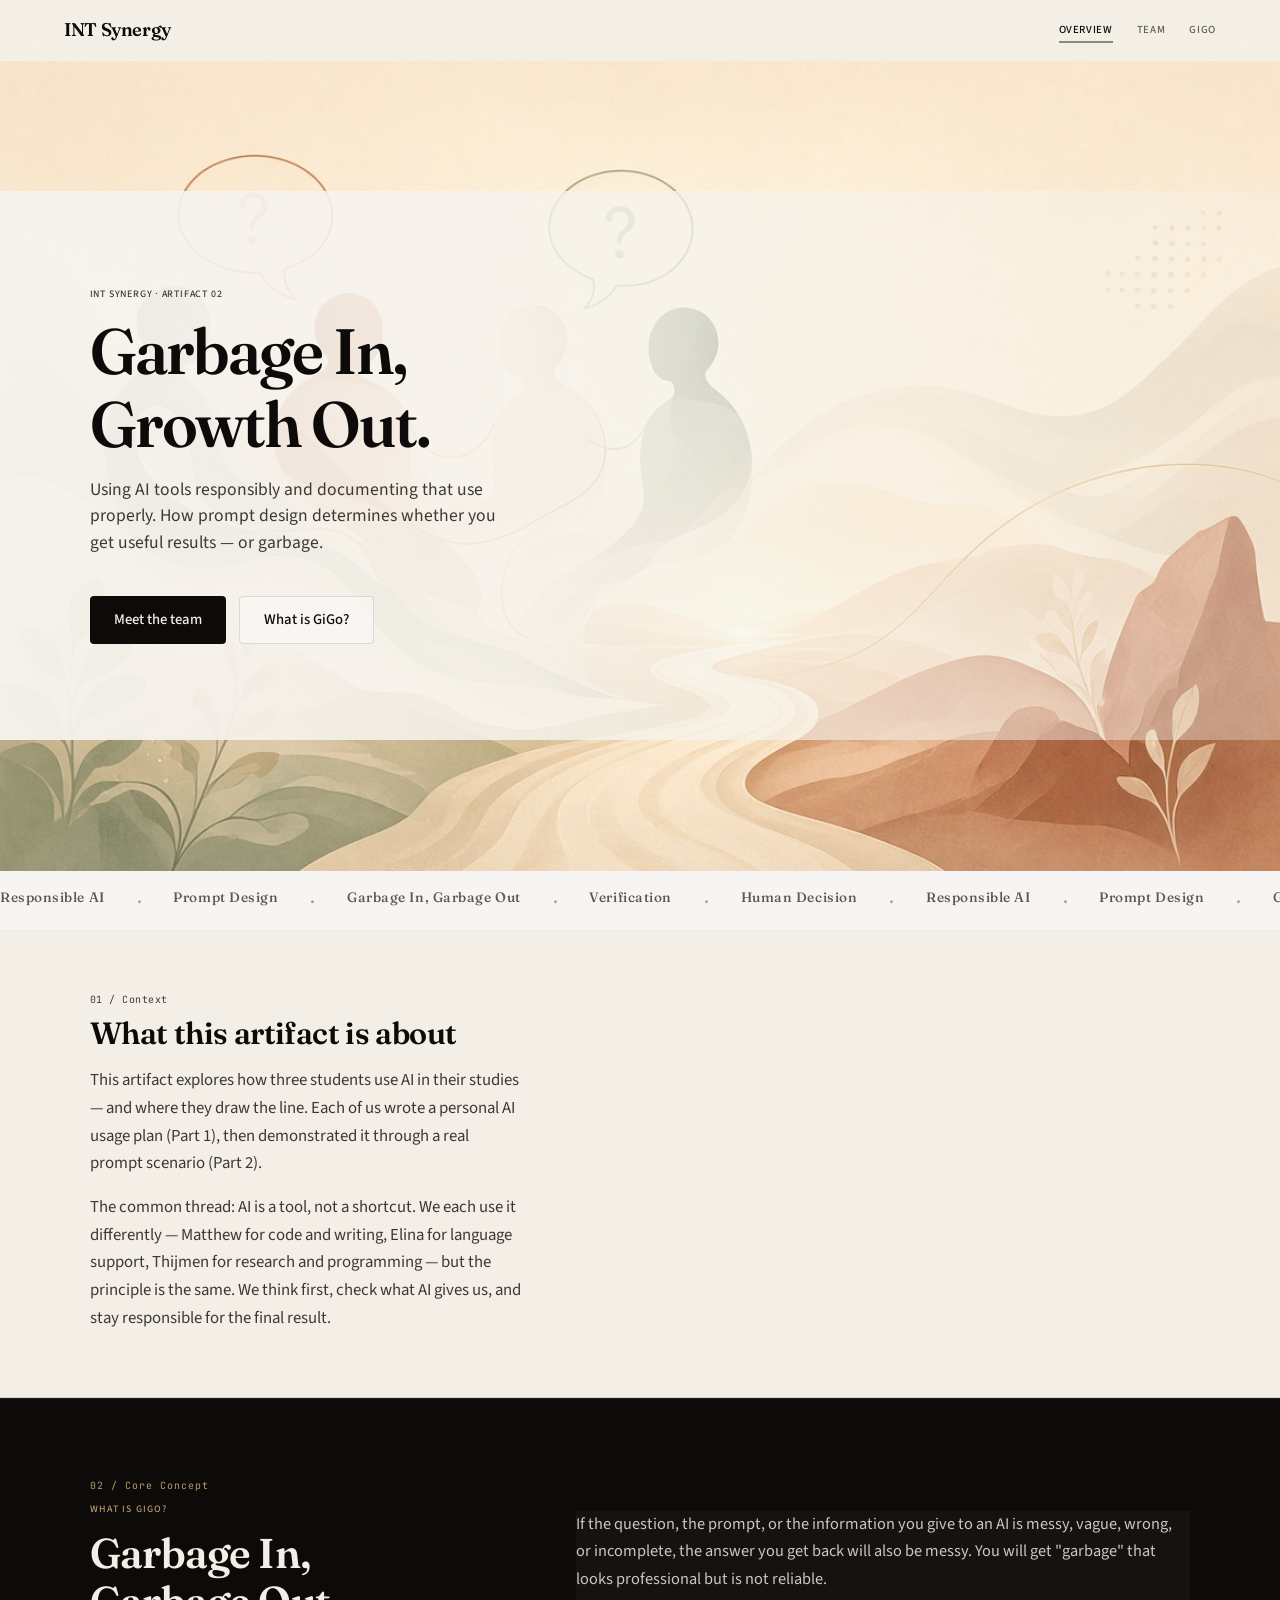
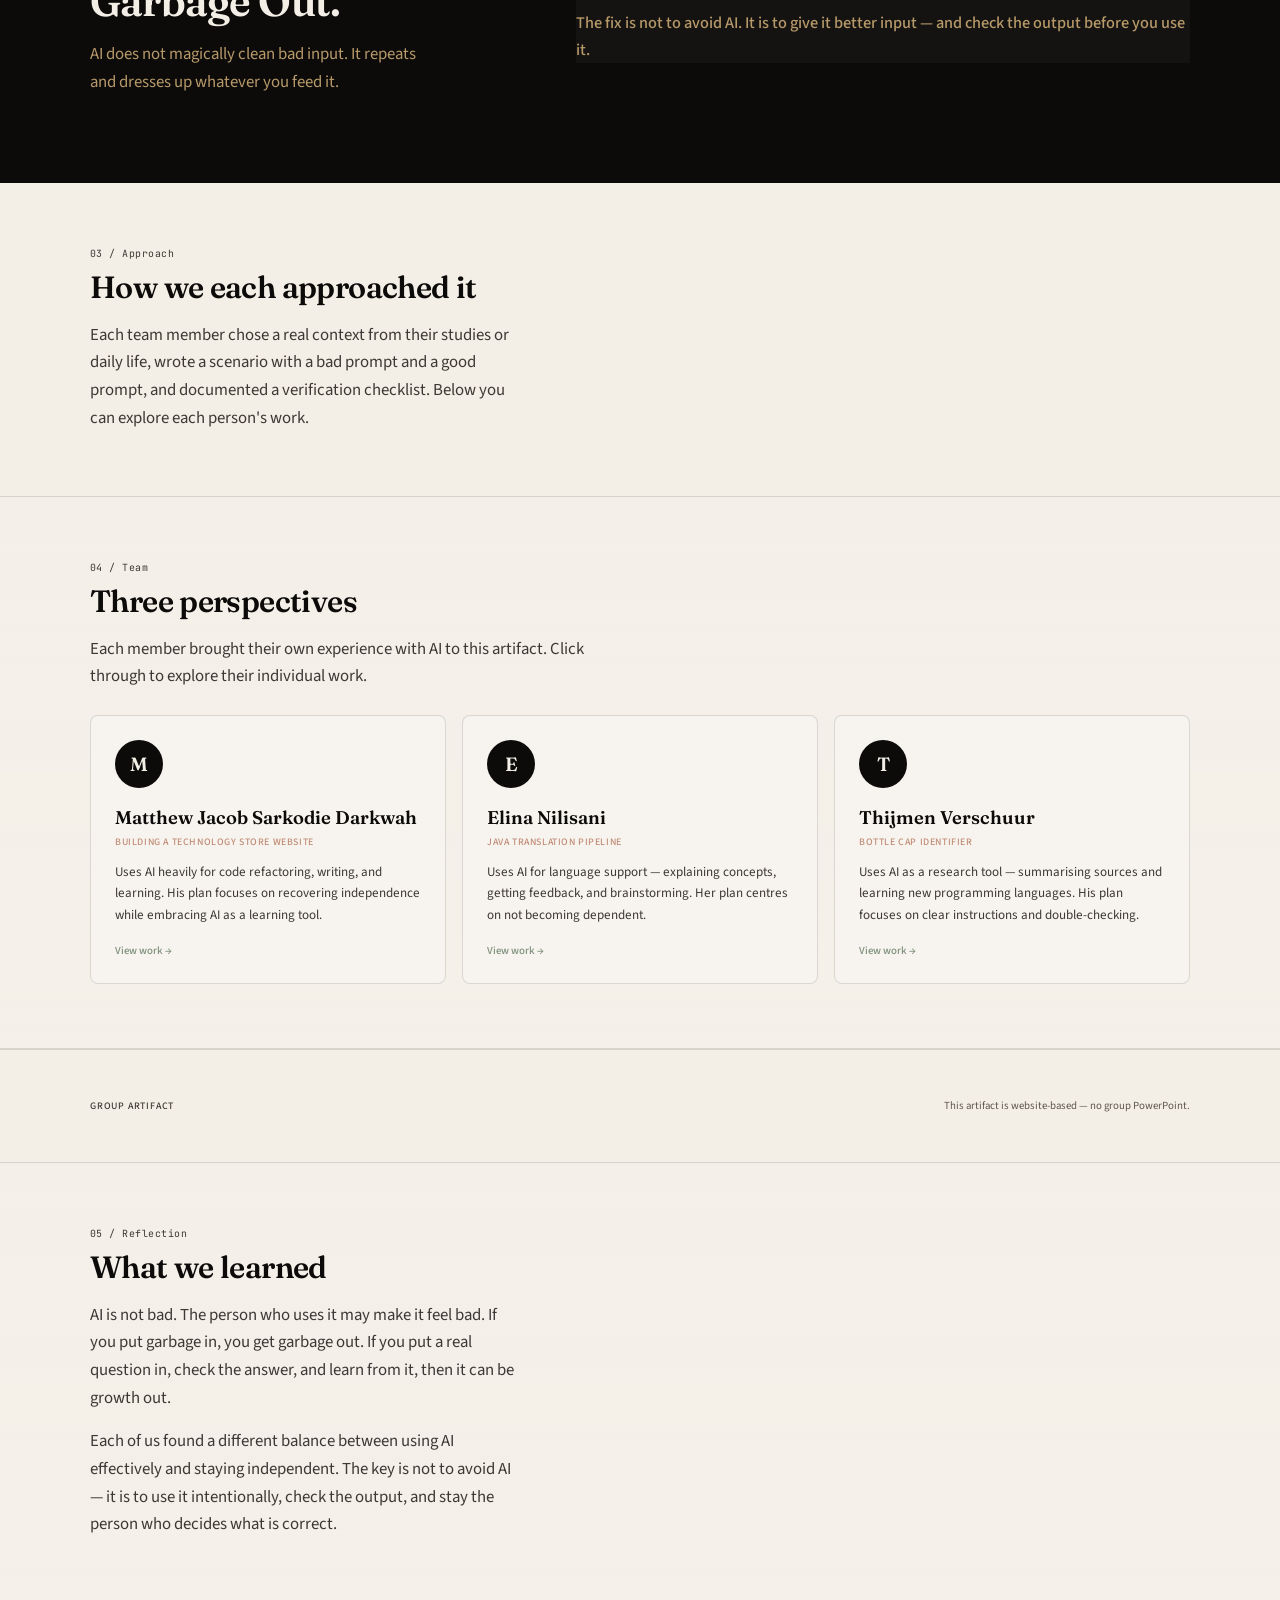
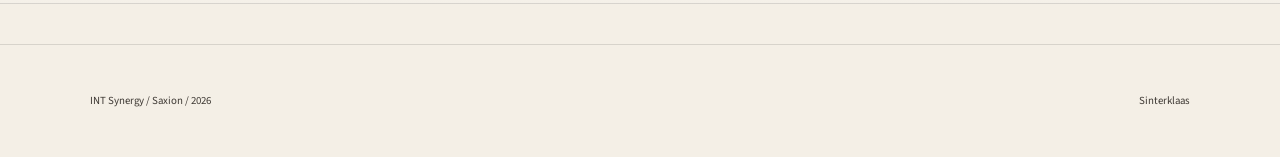
==== commit 935e281b: "Grammar fixes and Part 1→Part 2 transitions - Fixed grammar: 'to a certain degree' → 'to such a degr" ====
--- a/index.html
+++ b/index.html
@@ -22,7 +22,6 @@
       <a href="#overview" class="nav-active">Overview</a>
       <a href="#team">Team</a>
       <a href="#gigo">GiGo</a>
-      <a href="coming-soon/index.html">Other Artifacts</a>
     </nav>
   </header>
 
@@ -217,7 +216,7 @@
     <div class="container">
       <div class="footer-inner">
         <span>INT Synergy / Saxion / 2026</span>
-        <span>Kindercarnavalsoptochtvoorbereidingswerkzaamhedencomiteleden</span>
+        <span>Sinterklaas</span>
       </div>
     </div>
   </footer>
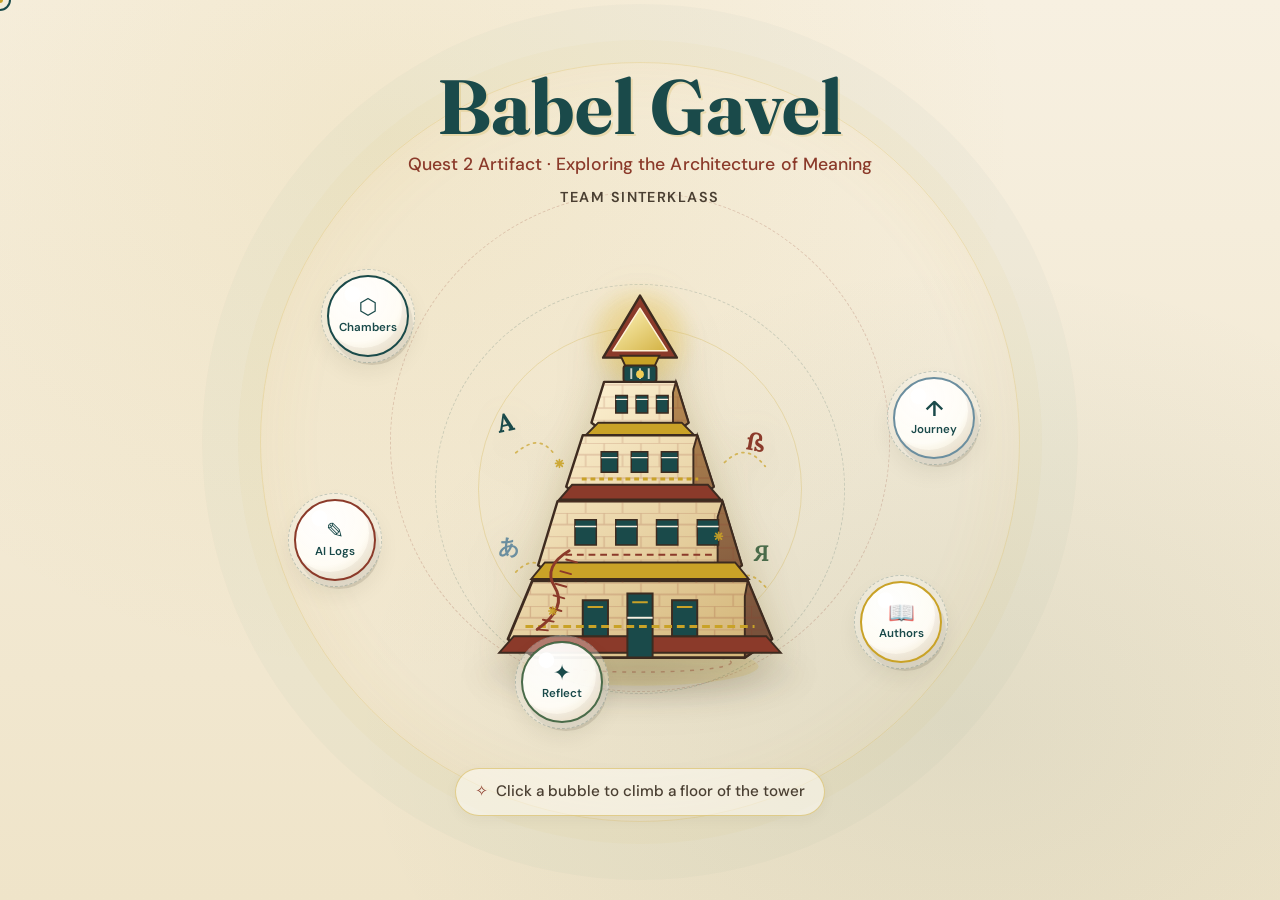
==== commit 9847a37d: "Rebuild as Babel Gavel showcase: structured site, mobile-ready, keep draft fallback Replace the old " ====
--- a/index.html
+++ b/index.html
@@ -1,226 +1,444 @@
-<!doctype html>
+<!DOCTYPE html>
 <html lang="en">
 <head>
   <meta charset="UTF-8" />
-  <meta name="viewport" content="width=device-width, initial-scale=1.0" />
-  <title>INT Synergy — Artifact 02: Garbage In, Growth Out</title>
-  <meta name="description" content="Using AI tools responsibly. How prompt design determines whether you get useful results — or garbage." />
-
+  <meta name="viewport" content="width=device-width, initial-scale=1.0, viewport-fit=cover" />
+  <meta name="theme-color" content="#f7f0e1" />
+  <meta name="description" content="Babel Gavel — Quest 2 artifact of Team Sinterklass. Explore the four chambers, the translation pipeline, documented AI conversations, and the authors behind an English-to-Dutch sentence restructuring tool." />
+  <title>Exploring Babel Gavel · Quest 2 Artifact · Team Sinterklass</title>
   <link rel="preconnect" href="https://fonts.googleapis.com" />
   <link rel="preconnect" href="https://fonts.gstatic.com" crossorigin />
-  <link href="https://fonts.googleapis.com/css2?family=Fraunces:opsz,wght@9..144,400;9..144,600&family=Source+Sans+3:wght@400;500;600&family=JetBrains+Mono:wght@400;500&display=swap" rel="stylesheet" />
-
+  <link href="https://fonts.googleapis.com/css2?family=DM+Sans:wght@400;500;600;700&family=Fraunces:opsz,wght@9..144,500;9..144,600;9..144,700&family=Lora:ital,wght@0,400;0,600;0,700;1,400&display=swap" rel="stylesheet" />
   <link rel="stylesheet" href="css/global.css" />
-  <link rel="stylesheet" href="css/artifact-2.css" />
+  <script src="js/cursor.js" defer></script>
+  <script src="js/particles.js" defer></script>
+  <script src="js/panels.js" defer></script>
+  <script src="js/codex.js" defer></script>
 </head>
 <body>
 
-  <!-- ========================= [Header] ========================= -->
-  <header class="site-header">
-    <a class="logo" href="index.html">INT Synergy</a>
-    <nav class="primary-nav" aria-label="Primary">
-      <a href="#overview" class="nav-active">Overview</a>
-      <a href="#team">Team</a>
-      <a href="#gigo">GiGo</a>
-    </nav>
-  </header>
-
+  <div class="transition-veil" id="transitionVeil" aria-hidden="true">
+    <div class="transition-sigil">✧</div>
+  </div>
+
+  <!-- Custom cursor -->
+  <div class="cursor" id="cursor"></div>
+  <div class="cursor-dot" id="cursorDot"></div>
+
+  <!-- Abstract doodle background (wavy + hex inspired, theme colors) -->
+  <div class="doodle-bg" aria-hidden="true">
+    <svg viewBox="0 0 1200 800" preserveAspectRatio="xMidYMid slice" fill="none">
+      <!-- Soft wavy bands -->
+      <path d="M0 600 C200 520 350 680 550 600 C750 520 900 680 1200 580 L1200 800 L0 800 Z" fill="#e8d9b8" opacity="0.35"/>
+      <path d="M0 680 C180 620 400 720 600 660 C800 600 1000 720 1200 650 L1200 800 L0 800 Z" fill="#1a4a4a" opacity="0.04"/>
+      <path d="M0 100 C250 40 400 160 650 80 C900 0 1050 140 1200 60 L1200 0 L0 0 Z" fill="#c9a227" opacity="0.06"/>
+      <!-- Hex outlines -->
+      <polygon points="180,220 240,185 300,220 300,290 240,325 180,290" stroke="#1a4a4a" stroke-width="1.2" opacity="0.12" fill="none"/>
+      <polygon points="920,480 970,450 1020,480 1020,540 970,570 920,540" stroke="#8b3a2a" stroke-width="1.2" opacity="0.12" fill="none"/>
+      <polygon points="780,140 820,116 860,140 860,188 820,212 780,188" stroke="#6b8e9f" stroke-width="1" opacity="0.14" fill="none"/>
+      <polygon points="120,520 155,500 190,520 190,560 155,580 120,560" stroke="#c9a227" stroke-width="1" opacity="0.15" fill="none"/>
+      <!-- Subtle curves -->
+      <path d="M50 350 Q200 280 350 360 T650 340" stroke="#4a6b4a" stroke-width="1.5" opacity="0.1" fill="none"/>
+      <path d="M700 200 Q850 140 1000 220 T1200 190" stroke="#8b3a2a" stroke-width="1.5" opacity="0.1" fill="none"/>
+    </svg>
+  </div>
+
+  <!-- Floating language particles -->
+  <div class="particles" id="particles"></div>
+
+  <!-- ================= LANDING (tower + bubbles) ================= -->
   <main>
-
-    <!-- ========================= [Hero] ========================= -->
-    <section class="hero hero--full" id="overview">
-      <div class="hero-overlay">
-        <div class="hero-copy">
-          <p class="eyebrow">INT Synergy · Artifact 02</p>
-          <h1 class="hero-display">Garbage In,<br> Growth Out.</h1>
-          <p class="hero-sub">
-            Using AI tools responsibly and documenting that use properly.
-            How prompt design determines whether you get useful results
-            — or garbage.
-          </p>
-          <div class="cta-row">
-            <a class="cta solid" href="#team">Meet the team</a>
-            <a class="cta ghost" href="#gigo">What is GiGo?</a>
+  <div class="landing" id="landing">
+    <div class="landing-header">
+      <h1>Babel Gavel</h1>
+      <p class="subtitle">Quest 2 Artifact · Exploring the Architecture of Meaning</p>
+      <p class="team">Team Sinterklass</p>
+    </div>
+
+    <div class="tower-stage">
+      <!-- Bubbles -->
+      <button class="bubble b-chambers" data-panel="chambers" type="button">
+        <span class="bubble-icon">⬡</span>
+        Chambers
+      </button>
+      <button class="bubble b-journey" data-panel="journey" type="button">
+        <span class="bubble-icon">↑</span>
+        Journey
+      </button>
+      <button class="bubble b-ai" data-panel="ai" type="button">
+        <span class="bubble-icon">✎</span>
+        AI Logs
+      </button>
+      <button class="bubble b-authors" data-panel="authors" type="button">
+        <span class="bubble-icon">📖</span>
+        Authors
+      </button>
+      <button class="bubble b-reflect" data-panel="reflection" type="button">
+        <span class="bubble-icon">✦</span>
+        Reflect
+      </button>
+
+      <!-- Illustrated Babel tower: layered brickwork, balconies, lantern, and language ribbons -->
+      <div class="tower-aura" aria-hidden="true"></div>
+      <div class="tower-aura aura-two" aria-hidden="true"></div>
+      <svg class="hero-tower" viewBox="0 0 340 430" fill="none" xmlns="http://www.w3.org/2000/svg" role="img" aria-label="An illustrated Babel tower made of stacked, ornate brickwork, with a glowing lantern and floating language symbols">
+        <defs>
+          <linearGradient id="stoneFront" x1="70" y1="110" x2="265" y2="380" gradientUnits="userSpaceOnUse">
+            <stop stop-color="#fff4d7"/>
+            <stop offset="1" stop-color="#d5b77b"/>
+          </linearGradient>
+          <linearGradient id="stoneSide" x1="220" y1="100" x2="300" y2="350" gradientUnits="userSpaceOnUse">
+            <stop stop-color="#b78b53"/>
+            <stop offset="1" stop-color="#79523b"/>
+          </linearGradient>
+          <linearGradient id="lanternGlow" x1="145" y1="25" x2="195" y2="95" gradientUnits="userSpaceOnUse">
+            <stop stop-color="#fff6bf"/>
+            <stop offset="1" stop-color="#c9a227"/>
+          </linearGradient>
+          <filter id="lanternBlur" x="105" y="0" width="130" height="135" filterUnits="userSpaceOnUse">
+            <feGaussianBlur stdDeviation="10"/>
+          </filter>
+          <pattern id="brickPattern" width="38" height="24" patternUnits="userSpaceOnUse">
+            <path d="M0 0H38M0 12H38M19 0V12M0 12V24M38 12V24" stroke="#8b3a2a" stroke-opacity=".27" stroke-width="1.3"/>
+          </pattern>
+        </defs>
+
+        <!-- Ground seal -->
+        <ellipse cx="170" cy="398" rx="122" ry="20" fill="#c9a227" opacity=".16"/>
+        <ellipse cx="170" cy="394" rx="94" ry="10" stroke="#8b3a2a" stroke-opacity=".38" stroke-width="1.5" stroke-dasharray="4 6"/>
+
+        <!-- Floating language marks -->
+        <g font-family="Lora, Georgia, serif" font-weight="700">
+          <text x="25" y="158" fill="#1a4a4a" font-size="26" transform="rotate(-12 25 158)">A</text>
+          <text x="278" y="174" fill="#8b3a2a" font-size="25" transform="rotate(10 278 174)">ß</text>
+          <text x="24" y="282" fill="#6b8e9f" font-size="22">あ</text>
+          <text x="286" y="290" fill="#4a6b4a" font-size="23">Я</text>
+          <text x="55" y="350" fill="#c9a227" font-size="20">ε</text>
+          <text x="267" y="355" fill="#1a4a4a" font-size="21">ø</text>
+        </g>
+        <path d="M42 178C61 163 71 165 83 181M257 188C274 172 286 176 299 192M42 301C56 287 66 289 77 301M262 313C277 299 288 303 300 317"
+          stroke="#c9a227" stroke-width="1.8" stroke-linecap="round" stroke-dasharray="2 5" opacity=".7"/>
+
+        <!-- Lantern aura and crown -->
+        <circle cx="170" cy="61" r="45" fill="#f2cc55" opacity=".35" filter="url(#lanternBlur)"/>
+        <path d="M132 80L170 16L208 80Z" fill="#8b3a2a" stroke="#3d2b1f" stroke-width="2.5" stroke-linejoin="round"/>
+        <path d="M142 73L170 29L198 73Z" fill="url(#lanternGlow)" stroke="#fff4d7" stroke-width="1.5" stroke-linejoin="round"/>
+        <path d="M150 78H190L184 91H156Z" fill="#c9a227" stroke="#3d2b1f" stroke-width="2"/>
+        <rect x="153" y="88" width="34" height="17" rx="3" fill="#1a4a4a" stroke="#3d2b1f" stroke-width="2"/>
+        <path d="M161 91V102M170 91V102M179 91V102" stroke="#f7f0e1" stroke-width="2" opacity=".8"/>
+        <circle cx="170" cy="97" r="4" fill="#f2cc55"/>
+
+        <!-- Upper tier -->
+        <path d="M133 105H207L220 147L204 159H136L120 147Z" fill="url(#stoneFront)" stroke="#3d2b1f" stroke-width="2.5" stroke-linejoin="round"/>
+        <path d="M207 105L220 147L204 159V116Z" fill="url(#stoneSide)" stroke="#3d2b1f" stroke-width="2"/>
+        <path d="M133 105H207L220 147H120Z" fill="url(#brickPattern)" opacity=".75"/>
+        <path d="M127 147H213L226 160H114Z" fill="#c9a227" stroke="#3d2b1f" stroke-width="2"/>
+        <path d="M145 119H157V137H145ZM166 119H178V137H166ZM187 119H199V137H187Z" fill="#1a4a4a" stroke="#3d2b1f" stroke-width="1.5"/>
+        <path d="M145 123H157M166 123H178M187 123H199" stroke="#f7f0e1" stroke-width="1.5"/>
+
+        <!-- Second tier -->
+        <path d="M111 160H229L246 213L225 228H115L94 213Z" fill="url(#stoneFront)" stroke="#3d2b1f" stroke-width="2.5" stroke-linejoin="round"/>
+        <path d="M229 160L246 213L225 228V174Z" fill="url(#stoneSide)" stroke="#3d2b1f" stroke-width="2"/>
+        <path d="M111 160H229L246 213H94Z" fill="url(#brickPattern)" opacity=".8"/>
+        <path d="M100 211H240L253 226H87Z" fill="#8b3a2a" stroke="#3d2b1f" stroke-width="2"/>
+        <path d="M130 177H147V198H130ZM161 177H178V198H161ZM192 177H209V198H192Z" fill="#1a4a4a" stroke="#3d2b1f" stroke-width="1.5"/>
+        <path d="M130 183H147M161 183H178M192 183H209" stroke="#f7f0e1" stroke-width="1.5"/>
+        <path d="M110 205H230" stroke="#c9a227" stroke-width="3" stroke-dasharray="5 4"/>
+
+        <!-- Third tier -->
+        <path d="M85 228H255L275 294L250 312H90L65 294Z" fill="url(#stoneFront)" stroke="#3d2b1f" stroke-width="2.5" stroke-linejoin="round"/>
+        <path d="M255 228L275 294L250 312V244Z" fill="url(#stoneSide)" stroke="#3d2b1f" stroke-width="2"/>
+        <path d="M85 228H255L275 294H65Z" fill="url(#brickPattern)" opacity=".85"/>
+        <path d="M72 291H268L282 308H58Z" fill="#c9a227" stroke="#3d2b1f" stroke-width="2"/>
+        <path d="M103 247H125V273H103ZM145 247H167V273H145ZM187 247H209V273H187ZM229 247H251V273H229Z" fill="#1a4a4a" stroke="#3d2b1f" stroke-width="1.5"/>
+        <path d="M103 254H125M145 254H167M187 254H209M229 254H251" stroke="#f7f0e1" stroke-width="1.5"/>
+        <path d="M93 283H247" stroke="#8b3a2a" stroke-width="2" stroke-dasharray="7 5"/>
+
+        <!-- Base tier -->
+        <path d="M59 310H281L306 370L278 389H62L34 370Z" fill="url(#stoneFront)" stroke="#3d2b1f" stroke-width="2.8" stroke-linejoin="round"/>
+        <path d="M281 310L306 370L278 389V326Z" fill="url(#stoneSide)" stroke="#3d2b1f" stroke-width="2"/>
+        <path d="M59 310H281L306 370H34Z" fill="url(#brickPattern)" opacity=".9"/>
+        <path d="M40 367H300L315 384H25Z" fill="#8b3a2a" stroke="#3d2b1f" stroke-width="2"/>
+        <path d="M111 330H137V367H111ZM157 323H183V389H157ZM203 330H229V367H203Z" fill="#1a4a4a" stroke="#3d2b1f" stroke-width="2"/>
+        <path d="M116 337H132M162 332H178M208 337H224" stroke="#c9a227" stroke-width="2"/>
+        <path d="M157 348H183" stroke="#f7f0e1" stroke-width="2"/>
+        <path d="M52 357H288" stroke="#c9a227" stroke-width="3" stroke-dasharray="8 5"/>
+
+        <!-- Tiny winding stair -->
+        <path d="M64 360C85 345 91 330 82 316C73 302 80 289 97 279" stroke="#8b3a2a" stroke-width="3" stroke-linecap="round"/>
+        <path d="M64 360L75 361M70 350L81 352M78 338L89 341M81 325L92 328M83 313L94 316M88 300L99 303M94 288L105 291" stroke="#8b3a2a" stroke-width="2" stroke-linecap="round"/>
+
+        <!-- Star marks etched into the stone -->
+        <g stroke="#c9a227" stroke-width="1.7" stroke-linecap="round" opacity=".9">
+          <path d="M87 185V193M83 189H91M84 186L90 192M90 186L84 192"/>
+          <path d="M251 260V268M247 264H255M248 261L254 267M254 261L248 267"/>
+          <path d="M80 337V345M76 341H84M77 338L83 344M83 338L77 344"/>
+        </g>
+      </svg>
+    </div>
+
+    <p class="hint">Click a bubble to climb a floor of the tower</p>
+  </div>
+
+  <!-- ================= PANEL: CHAMBERS ================= -->
+  <div class="panel" id="panel-chambers" role="dialog" aria-label="The Four Chambers">
+    <div class="panel-bar">
+      <h2 class="panel-title">The Four Chambers</h2>
+      <button class="btn-exit" type="button" data-exit>← Back to tower</button>
+    </div>
+    <div class="panel-body">
+      <p class="section-lead">Each package is a distinct floor of the tower, holding its own craft and purpose.</p>
+      <div class="chamber-grid">
+        <article class="chamber model">
+          <svg class="chamber-icon" viewBox="0 0 64 64" fill="none" aria-hidden="true">
+            <rect x="8" y="12" width="48" height="40" rx="6" stroke="#1a4a4a" stroke-width="2.5" fill="#f7f0e1"/>
+            <path d="M16 24 H48 M16 34 H40 M16 44 H44" stroke="#1a4a4a" stroke-width="2" stroke-linecap="round"/>
+            <circle cx="48" cy="20" r="6" fill="#c9a227"/>
+          </svg>
+          <h3>Model</h3>
+          <p>The core data structure for linguistic units. Holds the <strong>Token</strong> class (word + grammatical properties) and <strong>Sentence</strong> (collections of tokens). Everything else reads from and writes to these records.</p>
+          <span class="tag">Token · Sentence</span>
+        </article>
+        <article class="chamber analysis">
+          <svg class="chamber-icon" viewBox="0 0 64 64" fill="none" aria-hidden="true">
+            <circle cx="32" cy="32" r="22" stroke="#6b8e9f" stroke-width="2.5" fill="#e8f0f0"/>
+            <path d="M22 32 L30 40 L44 24" stroke="#1a4a4a" stroke-width="3" stroke-linecap="round" stroke-linejoin="round"/>
+          </svg>
+          <h3>Analysis</h3>
+          <p>Syntactic analysis via <strong>SentenceAnalyzer</strong>. Tags words as Subject, Verb, Auxiliary, Negation, or defaults to <em>Other</em> when missing from the CSVs—so the pipeline never breaks.</p>
+          <span class="tag">Roles · Lookup · Fallback</span>
+        </article>
+        <article class="chamber translation">
+          <svg class="chamber-icon" viewBox="0 0 64 64" fill="none" aria-hidden="true">
+            <rect x="10" y="14" width="28" height="36" rx="3" stroke="#c9a227" stroke-width="2.5" fill="#fffdf7"/>
+            <rect x="26" y="18" width="28" height="36" rx="3" stroke="#8b3a2a" stroke-width="2.5" fill="#f7f0e1"/>
+          </svg>
+          <h3>Translation</h3>
+          <p>Direct dictionary lookups. The <strong>Translator</strong> maps each token against the Dutch dictionary CSV and swaps the English word—keeping the original role. Unmatched words stay English.</p>
+          <span class="tag">Dictionary · Literal Swap</span>
+        </article>
+        <article class="chamber rules">
+          <svg class="chamber-icon" viewBox="0 0 64 64" fill="none" aria-hidden="true">
+            <rect x="28" y="8" width="8" height="28" rx="2" fill="#8b3a2a"/>
+            <rect x="18" y="6" width="28" height="12" rx="3" fill="#c9a227" stroke="#2c2416" stroke-width="1.5"/>
+            <path d="M20 40 Q32 52 44 40" stroke="#1a4a4a" stroke-width="2.5" fill="none"/>
+          </svg>
+          <h3>Rules</h3>
+          <p>Grammatical restructuring. The <strong>RuleEngine</strong> reorders tokens by Dutch syntax patterns. Verb-Second is fully implemented; four further rules await completion.</p>
+          <span class="tag">RuleEngine · Verb Second</span>
+        </article>
+      </div>
+      <div class="panel-footer">Babel Gavel · Team Sinterklass</div>
+    </div>
+  </div>
+
+  <!-- ================= PANEL: JOURNEY ================= -->
+  <div class="panel" id="panel-journey" role="dialog" aria-label="How a Sentence Climbs the Tower">
+    <div class="panel-bar">
+      <h2 class="panel-title">How a Sentence Climbs the Tower</h2>
+      <button class="btn-exit" type="button" data-exit>← Back to tower</button>
+    </div>
+    <div class="panel-body">
+      <p class="section-lead">From English input to Dutch structure—one deliberate step at a time.</p>
+      <div class="flow">
+        <div class="step"><div class="step-num">1</div><div class="step-body"><h3>Entry Point</h3><p>The application receives an English text string from the user via the console.</p></div></div>
+        <div class="step"><div class="step-num">2</div><div class="step-body"><h3>Sentence Analysis</h3><p>SentenceAnalyzer cleans the input, splits it into words, and assigns each a grammatical role (Subject, Verb, Auxiliary, Negation, or Other).</p></div></div>
+        <div class="step"><div class="step-num">3</div><div class="step-body"><h3>Structure Revealed</h3><p>The analyzed tokens and their roles are displayed so the journey is visible.</p></div></div>
+        <div class="step"><div class="step-num">4</div><div class="step-body"><h3>Literal Translation</h3><p>Translator maps every token against the Dutch dictionary CSV. Roles travel with the words; unknown terms remain in English.</p></div></div>
+        <div class="step"><div class="step-num">5</div><div class="step-body"><h3>Direct Result</h3><p>The word-for-word Dutch version is shown—still in English word order.</p></div></div>
+        <div class="step"><div class="step-num">6</div><div class="step-body"><h3>Rule Selection</h3><p>The user chooses a grammar rule from the console prompt (currently Verb-Second is the complete path).</p></div></div>
+        <div class="step"><div class="step-num">7</div><div class="step-body"><h3>Rule Engine</h3><p>RuleEngine reorders the tokens according to the chosen Dutch syntax pattern, using the roles as navigation beacons.</p></div></div>
+        <div class="step"><div class="step-num">8</div><div class="step-body"><h3>Final Rendering</h3><p>The restructured Dutch sentence is printed—the ultimate output of the climb.</p></div></div>
+      </div>
+      <div class="panel-footer">Babel Gavel · Team Sinterklass</div>
+    </div>
+  </div>
+
+  <!-- ================= PANEL: AI LOGS (paper stack) ================= -->
+  <div class="panel" id="panel-ai" role="dialog" aria-label="Documented AI Conversations">
+    <div class="panel-bar">
+      <h2 class="panel-title">Documented AI Conversations</h2>
+      <button class="btn-exit" type="button" data-exit>← Back to tower</button>
+    </div>
+    <div class="panel-body">
+      <p class="section-lead">Two explorers, two sets of questions—both climbing the same tower. Each sheet is a recorded exchange.</p>
+      <div class="paper-stack">
+        <article class="paper-sheet">
+          <div class="paper-meta">Elina · Interaction 1</div>
+          <h3>Missing words in the analysis CSV</h3>
+          <p class="paper-label">What I needed</p>
+          <p>Clarify how SentenceAnalyzer handles words that are missing from the analysis CSV lookup files.</p>
+          <p class="paper-label">What AI told me</p>
+          <p>Unlisted words receive a default or generic role (for example “Other”) so the pipeline continues without exceptions.</p>
+          <p class="paper-label">What I did with it</p>
+          <p>Noted the resilient design—unknown words still travel through translation and rules unharmed.</p>
+        </article>
+        <article class="paper-sheet">
+          <div class="paper-meta">Elina · Interaction 2</div>
+          <h3>Why translation stays separate from rules</h3>
+          <p class="paper-label">What I needed</p>
+          <p>Understand why translation logic (Translator) is kept separate from syntax manipulation (RuleEngine).</p>
+          <p class="paper-label">What AI told me</p>
+          <p>Separation follows the Single Responsibility Principle: new grammar rules can be added without touching dictionary code.</p>
+          <p class="paper-label">What I did with it</p>
+          <p>Used the insight to write a clearer architectural summary and appreciate the modularity of the repository.</p>
+        </article>
+        <article class="paper-sheet">
+          <div class="paper-meta">Matthew · Interaction 1</div>
+          <h3>What each package does</h3>
+          <p class="paper-label">What I needed</p>
+          <p>Understand what each of the four packages does and how they connect.</p>
+          <p class="paper-label">What AI told me</p>
+          <p>Model stores words and roles; Analyser assigns roles; Translator swaps English→Dutch; RuleEngine rearranges the translated tokens.</p>
+          <p class="paper-label">What I did with it</p>
+          <p>Walked the code myself to confirm how a sentence travels from input to final output.</p>
+        </article>
+        <article class="paper-sheet">
+          <div class="paper-meta">Matthew · Interaction 2</div>
+          <h3>Token roles and the RuleEngine</h3>
+          <p class="paper-label">What I needed</p>
+          <p>Learn what a token’s role actually means and how RuleEngine uses it.</p>
+          <p class="paper-label">What AI told me</p>
+          <p>Roles come from word-list matching; the engine uses those roles to locate and move the correct tokens (for example Verb-Second).</p>
+          <p class="paper-label">What I did with it</p>
+          <p>Traced determineRole() and the Verb-Second implementation, and discovered the other four rules are still stubs.</p>
+        </article>
+      </div>
+      <div class="panel-footer">Babel Gavel · Team Sinterklass</div>
+    </div>
+  </div>
+
+  <!-- ================= PANEL: AUTHORS ================= -->
+  <div class="panel" id="panel-authors" role="dialog" aria-label="The Authors Codex">
+    <div class="panel-bar">
+      <h2 class="panel-title">The Authors’ Codex</h2>
+      <button class="btn-exit" type="button" data-exit>← Back to tower</button>
+    </div>
+    <div class="panel-body">
+      <p class="section-lead">An open ledger of the explorers who climbed the tower. Use the side tabs to turn the page.</p>
+      <div class="codex-wrap">
+        <div class="codex" role="region" aria-label="Authors codex book">
+          <div class="codex-binding" aria-hidden="true"></div>
+          <div class="codex-tabs" role="tablist">
+            <button class="book-tab active" data-tab="elina" role="tab" aria-selected="true" title="Elina">E</button>
+            <button class="book-tab" data-tab="matthew" role="tab" aria-selected="false" title="Matthew">M</button>
+            <button class="book-tab" data-tab="team" role="tab" aria-selected="false" title="Team">S</button>
+            <button class="book-tab" data-tab="notes" role="tab" aria-selected="false" title="Notes">✎</button>
+          </div>
+          <div class="codex-page left">
+            <div class="page-seal">
+              <div class="seal-ring">
+                <div class="seal-title" id="sealTitle">Elina</div>
+                <div class="seal-sub" id="sealSub">Explorer · Architect</div>
+              </div>
+            </div>
+          </div>
+          <div class="codex-spine" aria-hidden="true"></div>
+          <div class="codex-page right">
+            <div class="page-content">
+              <div class="content-panel active" id="panel-elina" data-seal-title="Elina" data-seal-sub="Explorer · Architect">
+                <div class="panel-header">
+                  <div class="panel-avatar">E</div>
+                  <div>
+                    <div class="panel-title-sm">Elina</div>
+                    <div class="panel-role">Explorer · Architect</div>
+                  </div>
+                </div>
+                <div class="panel-body-text">
+                  <p>Mapped the four chambers and pressed the AI on resilience and modularity.</p>
+                  <p>Asked how missing dictionary words are handled, and why translation lives apart from the rule engine—then used those answers to sharpen the architectural story.</p>
+                </div>
+                <div class="panel-tags">
+                  <span class="panel-tag">SentenceAnalyzer</span>
+                  <span class="panel-tag">SRP</span>
+                  <span class="panel-tag">Fallback roles</span>
+                </div>
+              </div>
+              <div class="content-panel" id="panel-matthew" data-seal-title="Matthew" data-seal-sub="Explorer · Tracer">
+                <div class="panel-header">
+                  <div class="panel-avatar">M</div>
+                  <div>
+                    <div class="panel-title-sm">Matthew</div>
+                    <div class="panel-role">Explorer · Tracer</div>
+                  </div>
+                </div>
+                <div class="panel-body-text">
+                  <p>Walked every package end-to-end, tracing how a sentence travels from console input to final Dutch output.</p>
+                  <p>Dug into determineRole() and the Verb-Second path, and discovered the other four grammar rules still sleep as stubs.</p>
+                </div>
+                <div class="panel-tags">
+                  <span class="panel-tag">RuleEngine</span>
+                  <span class="panel-tag">Token roles</span>
+                  <span class="panel-tag">Verb-Second</span>
+                </div>
+              </div>
+              <div class="content-panel" id="panel-team" data-seal-title="Sinterklass" data-seal-sub="Quest 2 · Team">
+                <div class="panel-header">
+                  <div class="panel-avatar">S</div>
+                  <div>
+                    <div class="panel-title-sm">Team Sinterklass</div>
+                    <div class="panel-role">Quest 2 · Babel Gavel</div>
+                  </div>
+                </div>
+                <div class="panel-body-text">
+                  <p>Two explorers, one tower. Together they documented the climb: chambers, pipeline, AI conversations, and the honest limit of Level 3 collaboration.</p>
+                  <p>The map was drawn by human hands; the lantern was shared with AI.</p>
+                </div>
+                <div class="panel-tags">
+                  <span class="panel-tag">Level 3</span>
+                  <span class="panel-tag">Collaboration</span>
+                  <span class="panel-tag">Artifact</span>
+                </div>
+              </div>
+              <div class="content-panel" id="panel-notes" data-seal-title="Field Notes" data-seal-sub="Margins of the climb">
+                <div class="panel-header">
+                  <div class="panel-avatar">✎</div>
+                  <div>
+                    <div class="panel-title-sm">Field Notes</div>
+                    <div class="panel-role">Margins of the climb</div>
+                  </div>
+                </div>
+                <div class="panel-body-text">
+                  <p>The tower does not break when a word is unknown—it labels it Other and keeps climbing.</p>
+                  <p>Translation and rules remain separate so new syntax can be added without rewriting the dictionary. Four rules still wait for their day.</p>
+                </div>
+                <div class="panel-tags">
+                  <span class="panel-tag">Resilience</span>
+                  <span class="panel-tag">Modularity</span>
+                  <span class="panel-tag">Stubs remain</span>
+                </div>
+              </div>
+            </div>
+          </div>
+          <div class="codex-ribbons" aria-hidden="true">
+            <div class="ribbon r1"></div>
+            <div class="ribbon r2"></div>
+            <div class="ribbon r3"></div>
+            <div class="ribbon r4"></div>
           </div>
         </div>
       </div>
-    </section>
-
-    <!-- ========================= [Transition Strip] ========================= -->
-    <div class="transition-strip" aria-hidden="true">
-      <div class="transition-track">
-        <span>Responsible AI</span>
-        <span class="transition-dot">·</span>
-        <span>Prompt Design</span>
-        <span class="transition-dot">·</span>
-        <span>Garbage In, Garbage Out</span>
-        <span class="transition-dot">·</span>
-        <span>Verification</span>
-        <span class="transition-dot">·</span>
-        <span>Human Decision</span>
-        <span class="transition-dot">·</span>
-        <span>Responsible AI</span>
-        <span class="transition-dot">·</span>
-        <span>Prompt Design</span>
-        <span class="transition-dot">·</span>
-        <span>Garbage In, Garbage Out</span>
-        <span class="transition-dot">·</span>
-        <span>Verification</span>
-        <span class="transition-dot">·</span>
-        <span>Human Decision</span>
-        <span class="transition-dot">·</span>
-      </div>
-    </div>
-
-    <!-- ========================= [What We Did] ========================= -->
-    <section class="content-section" id="gigo">
-      <div class="container">
-        <span class="section-number">01 / Context</span>
-        <h2 class="display">What this artifact is about</h2>
-        <div class="prose">
-          <p>
-            This artifact explores how three students use AI in their studies —
-            and where they draw the line. Each of us wrote a personal AI usage plan
-            (Part 1), then demonstrated it through a real prompt scenario (Part 2).
-          </p>
-          <p>
-            The common thread: AI is a tool, not a shortcut. We each use it differently
-            — Matthew for code and writing, Elina for language support, Thijmen for
-            research and programming — but the principle is the same. We think first,
-            check what AI gives us, and stay responsible for the final result.
-          </p>
-        </div>
-      </div>
-    </section>
-
-    <!-- ========================= [What is GiGo] ========================= -->
-    <section class="feature-dark" id="gigo-explained">
-      <div class="container feature-layout">
-        <div class="feature-intro">
-          <span class="section-number">02 / Core Concept</span>
-          <p class="section-kicker">What is GiGo?</p>
-          <h2 class="display">Garbage In,<br>Garbage Out.</h2>
-          <p class="lede">
-            AI does not magically clean bad input. It repeats and dresses up
-            whatever you feed it.
-          </p>
-        </div>
-        <div>
-          <div class="narrative-block" style="background: #141311; border-color: rgba(244,239,230,0.1);">
-            <p style="color: rgba(244,239,230,0.82); line-height: 1.7;">
-              If the question, the prompt, or the information you give to an AI is
-              messy, vague, wrong, or incomplete, the answer you get back will also
-              be messy. You will get "garbage" that looks professional but is not reliable.
-            </p>
-            <p style="color: var(--accent-gold); margin-top: 1rem; font-weight: 500;">
-              The fix is not to avoid AI. It is to give it better input — and check
-              the output before you use it.
-            </p>
-          </div>
-        </div>
-      </div>
-    </section>
-
-    <!-- ========================= [Our Approach] ========================= -->
-    <section class="content-section">
-      <div class="container">
-        <span class="section-number">03 / Approach</span>
-        <h2 class="display">How we each approached it</h2>
-        <div class="prose">
-          <p>
-            Each team member chose a real context from their studies or daily life,
-            wrote a scenario with a bad prompt and a good prompt, and documented
-            a verification checklist. Below you can explore each person's work.
-          </p>
-        </div>
-      </div>
-    </section>
-
-    <!-- ========================= [Team Cards] ========================= -->
-    <section class="content-section alt" id="team">
-      <div class="container">
-        <span class="section-number">04 / Team</span>
-        <h2 class="display">Three perspectives</h2>
-        <p class="section-intro">
-          Each member brought their own experience with AI to this artifact.
-          Click through to explore their individual work.
-        </p>
-
-        <div class="team-cards">
-          <a href="team/matthew.html" class="team-card reveal">
-            <div class="team-card-avatar">M</div>
-            <div class="team-card-content">
-              <h3>Matthew Jacob Sarkodie Darkwah</h3>
-              <span class="team-card-context">Building a technology store website</span>
-              <p>Uses AI heavily for code refactoring, writing, and learning. His plan focuses on recovering independence while embracing AI as a learning tool.</p>
-            </div>
-            <span class="team-card-link">View work →</span>
-          </a>
-
-          <a href="team/elina.html" class="team-card reveal" data-delay="80">
-            <div class="team-card-avatar">E</div>
-            <div class="team-card-content">
-              <h3>Elina Nilisani</h3>
-              <span class="team-card-context">Java translation pipeline</span>
-              <p>Uses AI for language support — explaining concepts, getting feedback, and brainstorming. Her plan centres on not becoming dependent.</p>
-            </div>
-            <span class="team-card-link">View work →</span>
-          </a>
-
-          <a href="team/thijmen.html" class="team-card reveal" data-delay="160">
-            <div class="team-card-avatar">T</div>
-            <div class="team-card-content">
-              <h3>Thijmen Verschuur</h3>
-              <span class="team-card-context">Bottle cap identifier</span>
-              <p>Uses AI as a research tool — summarising sources and learning new programming languages. His plan focuses on clear instructions and double-checking.</p>
-            </div>
-            <span class="team-card-link">View work →</span>
-          </a>
-        </div>
-      </div>
-    </section>
-
-    <!-- ========================= [PowerPoint] ========================= -->
-    <section class="site-powerpoint">
-      <div class="container">
-        <span class="powerpoint-label">Group artifact</span>
-        <span style="color: var(--text-muted); font-size: var(--fs-sm);">This artifact is website-based — no group PowerPoint.</span>
-      </div>
-    </section>
-
-    <!-- ========================= [Final] ========================= -->
-    <section class="content-section alt">
-      <div class="container">
-        <span class="section-number">05 / Reflection</span>
-        <h2 class="display">What we learned</h2>
-        <div class="prose">
-          <p>
-            AI is not bad. The person who uses it may make it feel bad. If you put
-            garbage in, you get garbage out. If you put a real question in, check the
-            answer, and learn from it, then it can be growth out.
-          </p>
-          <p>
-            Each of us found a different balance between using AI effectively and
-            staying independent. The key is not to avoid AI — it is to use it
-            intentionally, check the output, and stay the person who decides what
-            is correct.
-          </p>
-        </div>
-      </div>
-    </section>
-
+      <div class="panel-footer">Babel Gavel · Team Sinterklass</div>
+    </div>
+  </div>
+
+  <!-- ================= PANEL: REFLECTION ================= -->
+  <div class="panel" id="panel-reflection" role="dialog" aria-label="AI Assessment Scale">
+    <div class="panel-bar">
+      <h2 class="panel-title">AI Assessment Scale</h2>
+      <button class="btn-exit" type="button" data-exit>← Back to tower</button>
+    </div>
+    <div class="panel-body" style="text-align: center;">
+      <div class="level-badge">Level 3 · AI Collaboration</div>
+      <p class="reflect-text" style="margin: 0 auto;">
+        AI was used as a thinking partner to illuminate existing code and explain uncertain corners.
+        Both explorers still walked the source themselves—verifying methods, tracing data flow,
+        and confirming what the program actually does. The tower was climbed together, but the map was drawn by human hands.
+      </p>
+      <div class="panel-footer">Babel Gavel · Team Sinterklass</div>
+    </div>
+  </div>
   </main>
 
-  <!-- ========================= [Footer] ========================= -->
-  <footer class="site-footer">
-    <div class="container">
-      <div class="footer-inner">
-        <span>INT Synergy / Saxion / 2026</span>
-        <span>Sinterklaas</span>
-      </div>
-    </div>
-  </footer>
-
-  <script src="js/main.js"></script>
 </body>
 </html>
--- a/css/global.css
+++ b/css/global.css
@@ -1,15 +1,18 @@
-
 /* ========================= [Global — Import Hub] ========================= */
-/* Single entry point: imports all section stylesheets in order */
+/* Single entry point: imports all stylesheets in cascade order */
 
 @import url("./variables.css");
 @import url("./base.css");
-@import url("./header.css");
-@import url("./hero.css");
-@import url("./sections.css");
-@import url("./feature-dark.css");
-@import url("./footer.css");
-@import url("./empty-state.css");
-@import url("./artifact.css");
-@import url("./animations.css");
-@import url("./responsive.css");+@import url("./typography.css");
+@import url("./cursor.css");
+@import url("./background.css");
+@import url("./scrollbar.css");
+@import url("./landing.css");
+@import url("./transitions.css");
+@import url("./panels.css");
+@import url("./chambers.css");
+@import url("./journey.css");
+@import url("./ai-logs.css");
+@import url("./authors.css");
+@import url("./reflection.css");
+@import url("./responsive.css");
